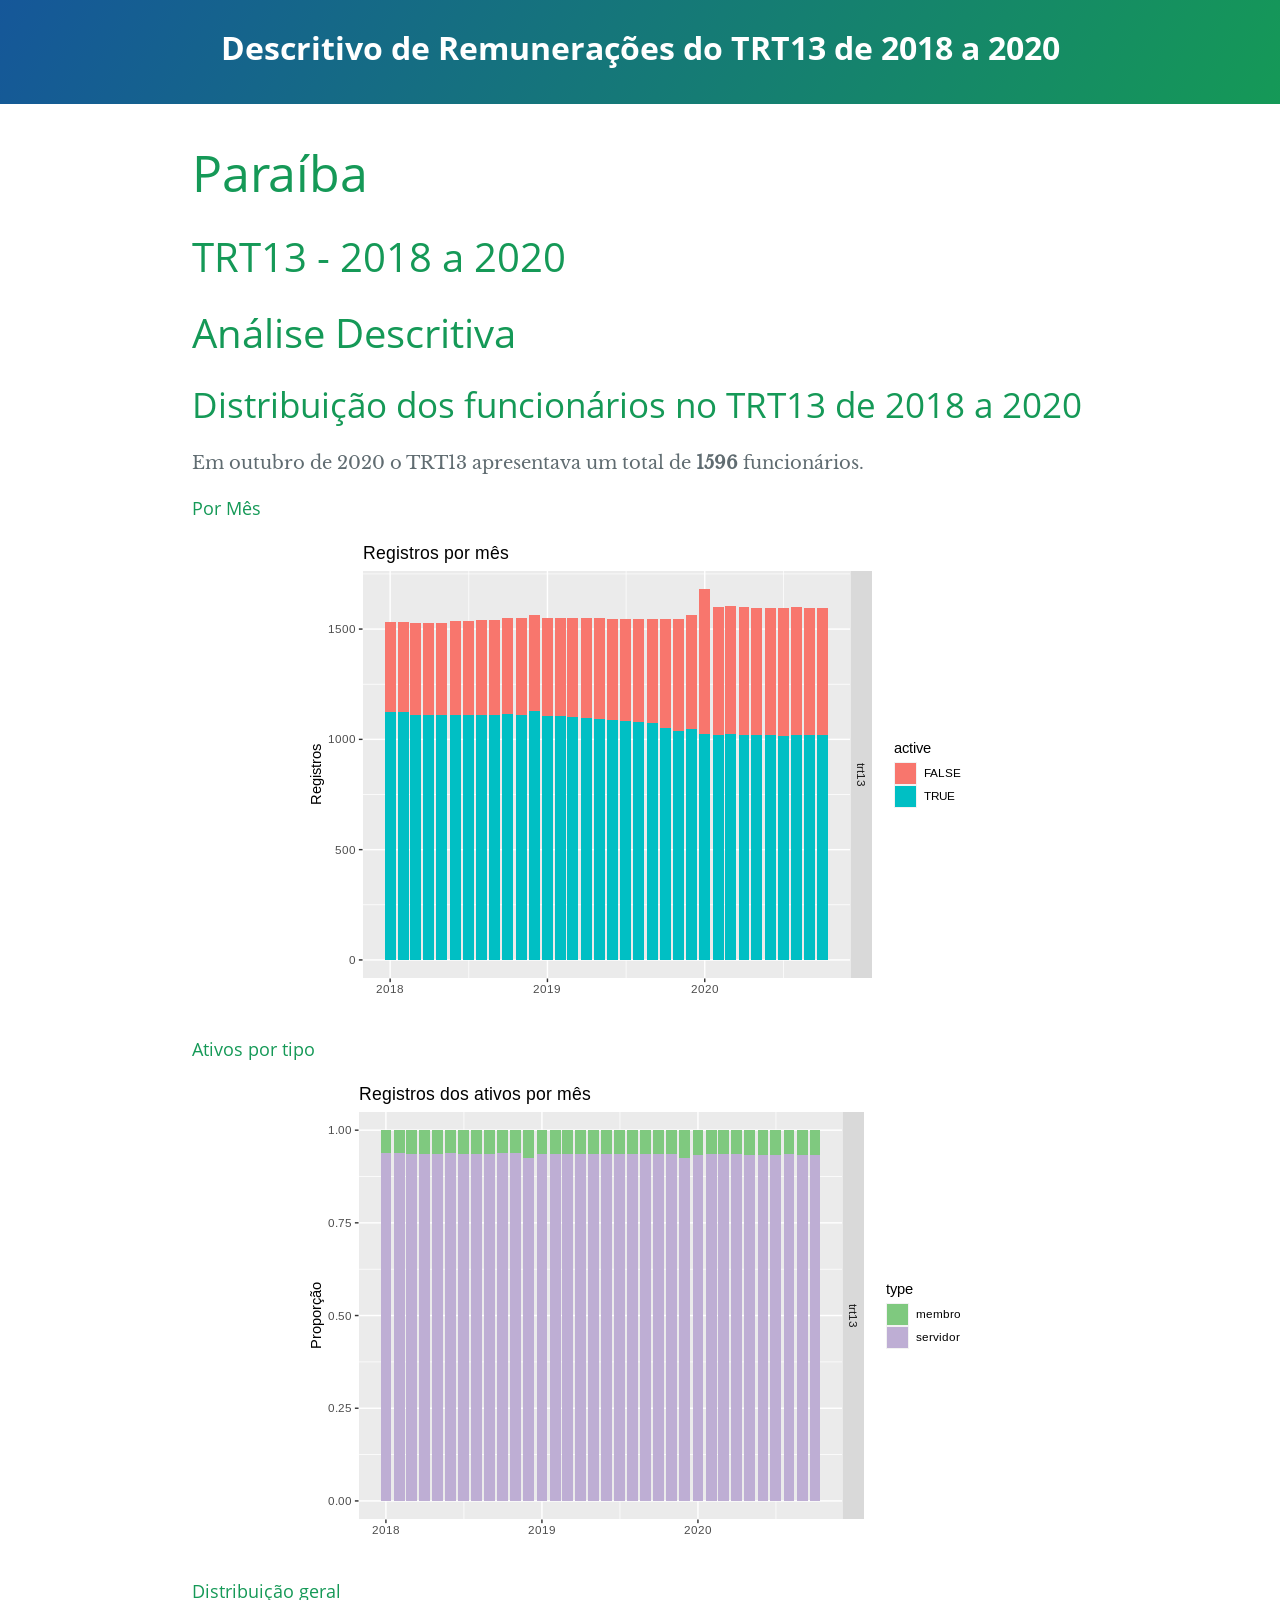
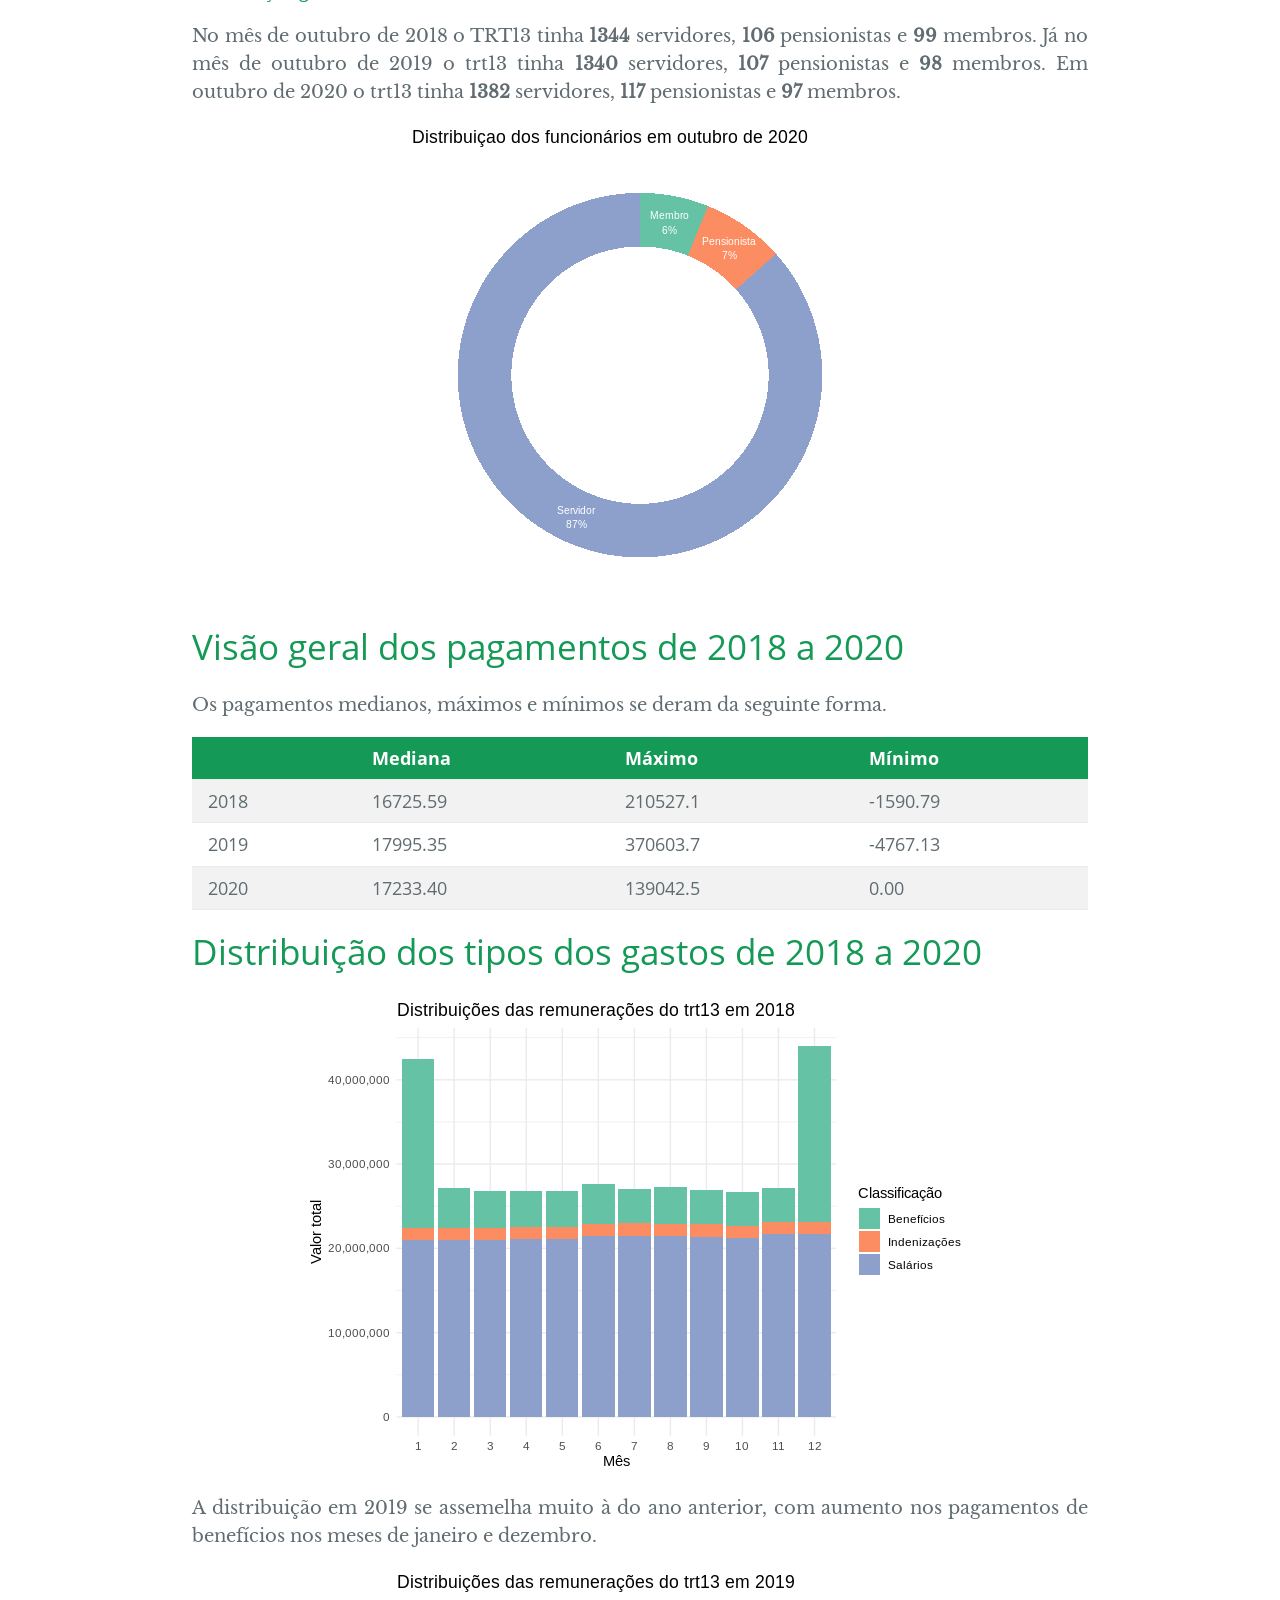
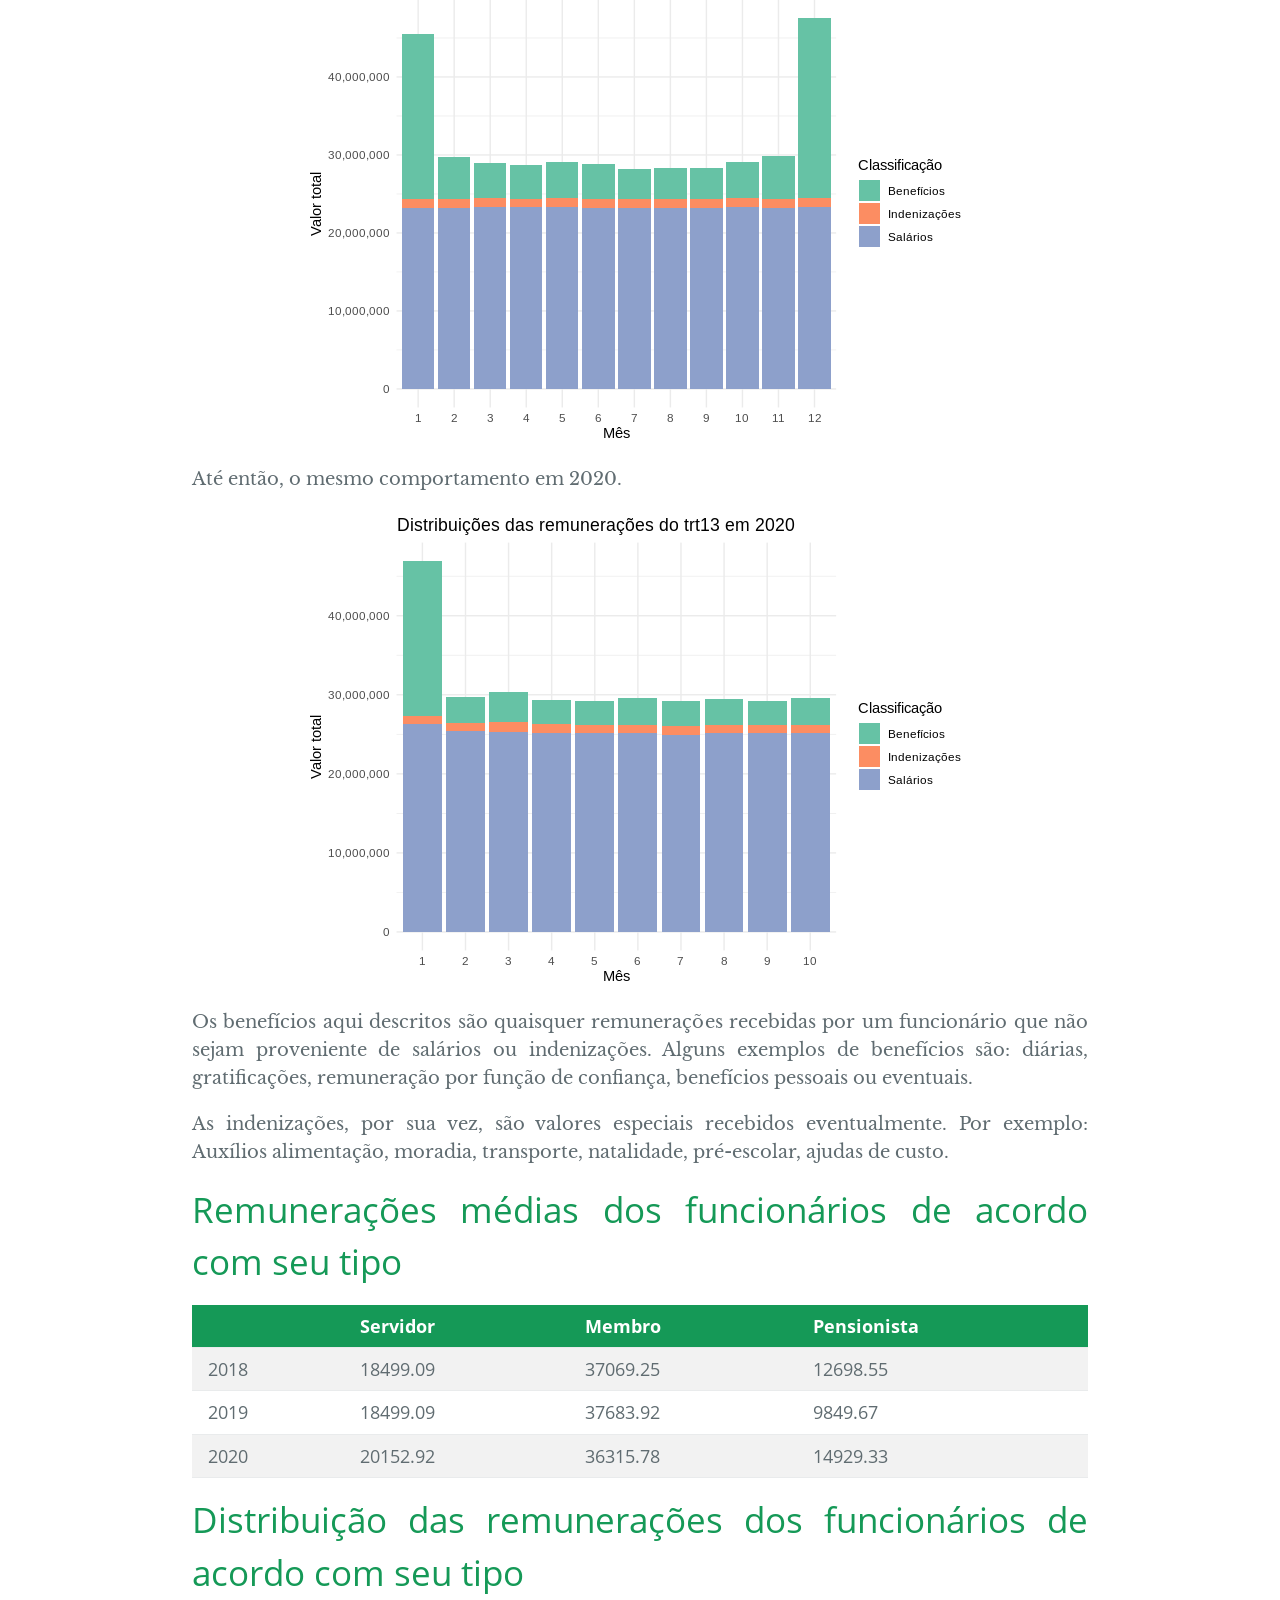
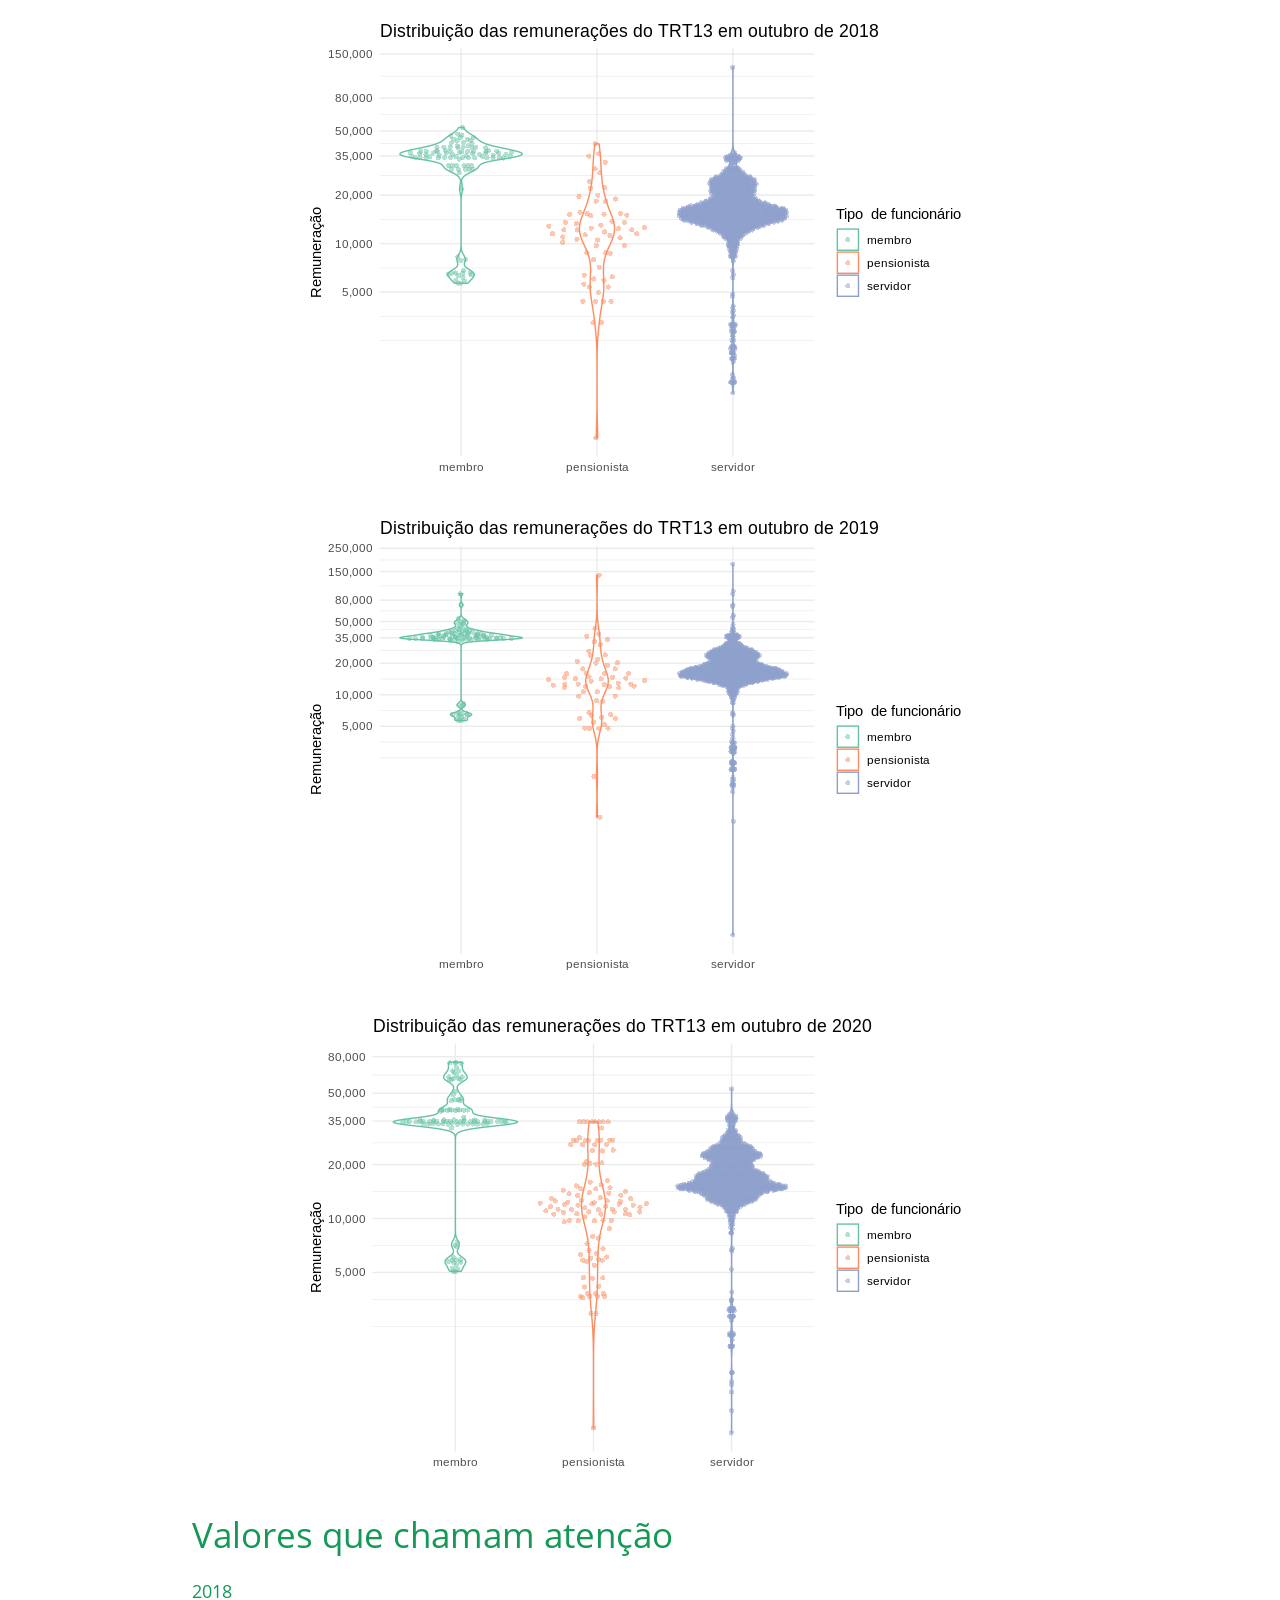
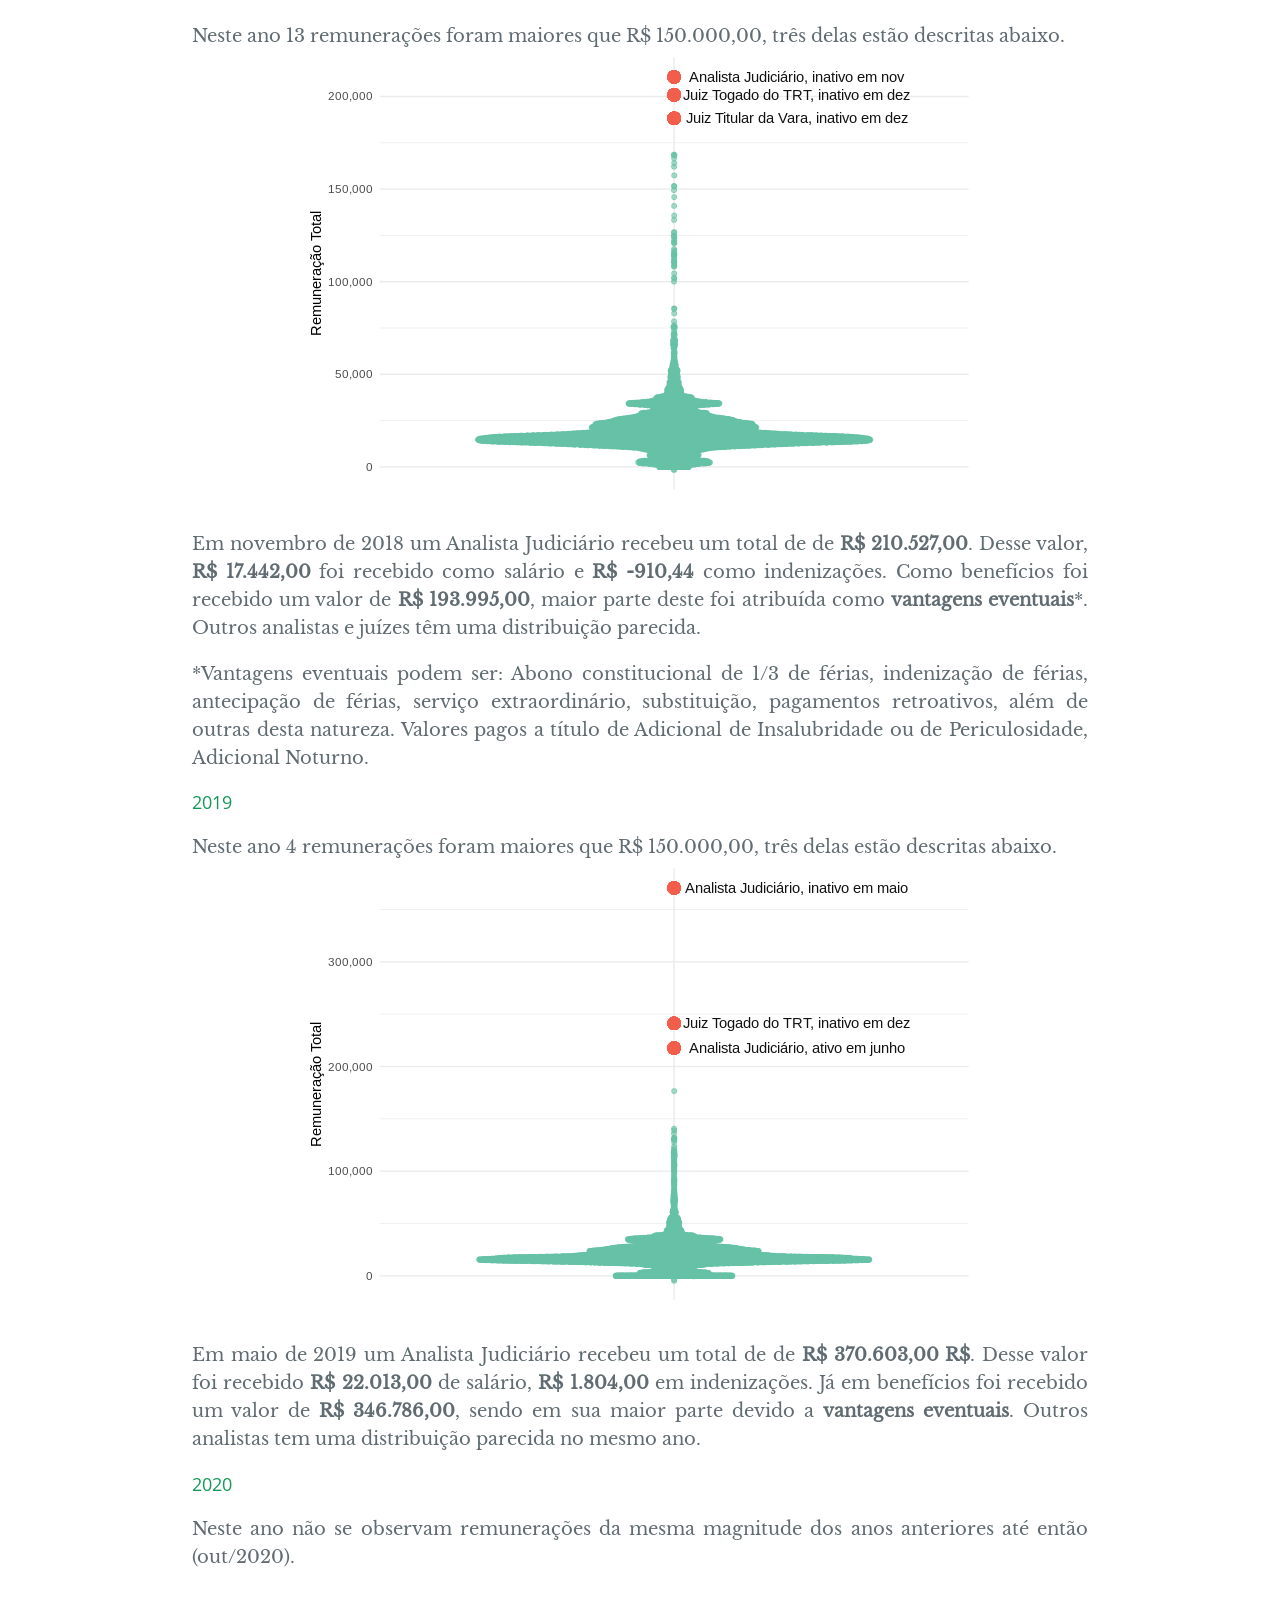
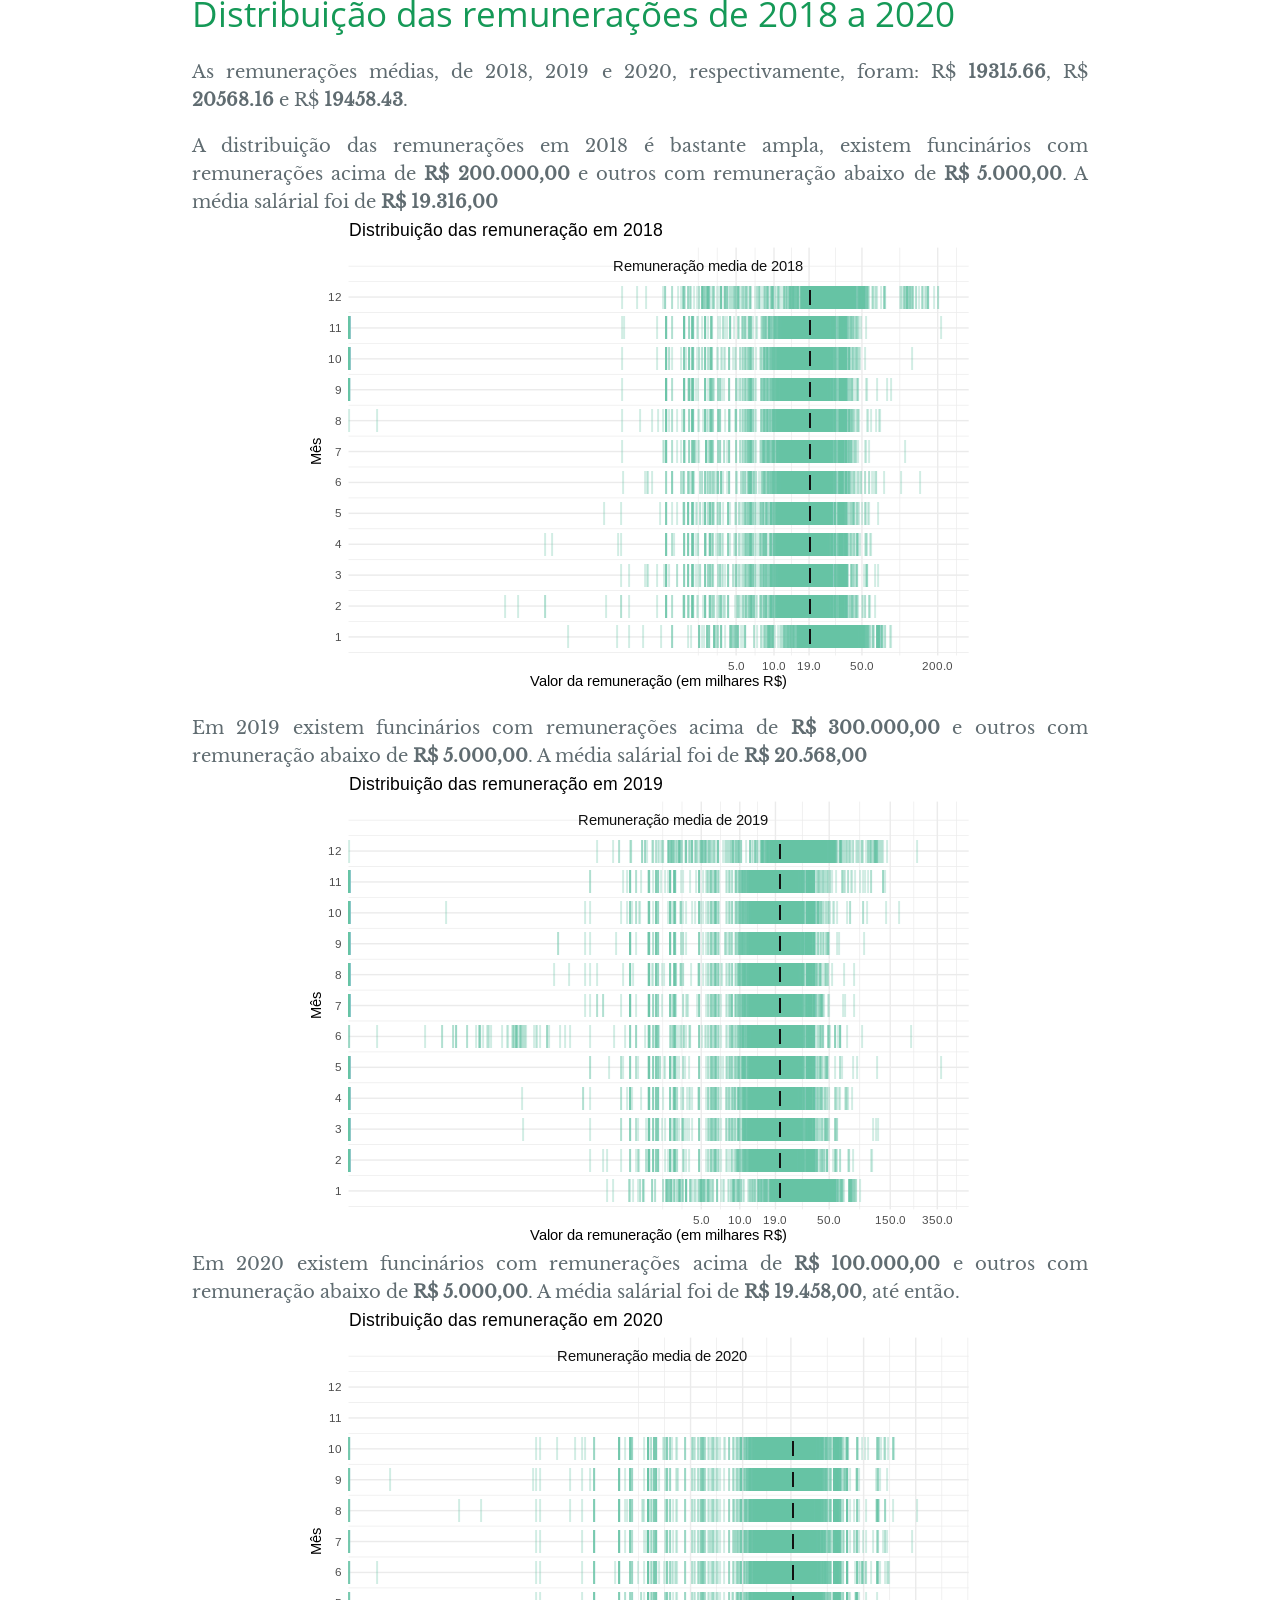
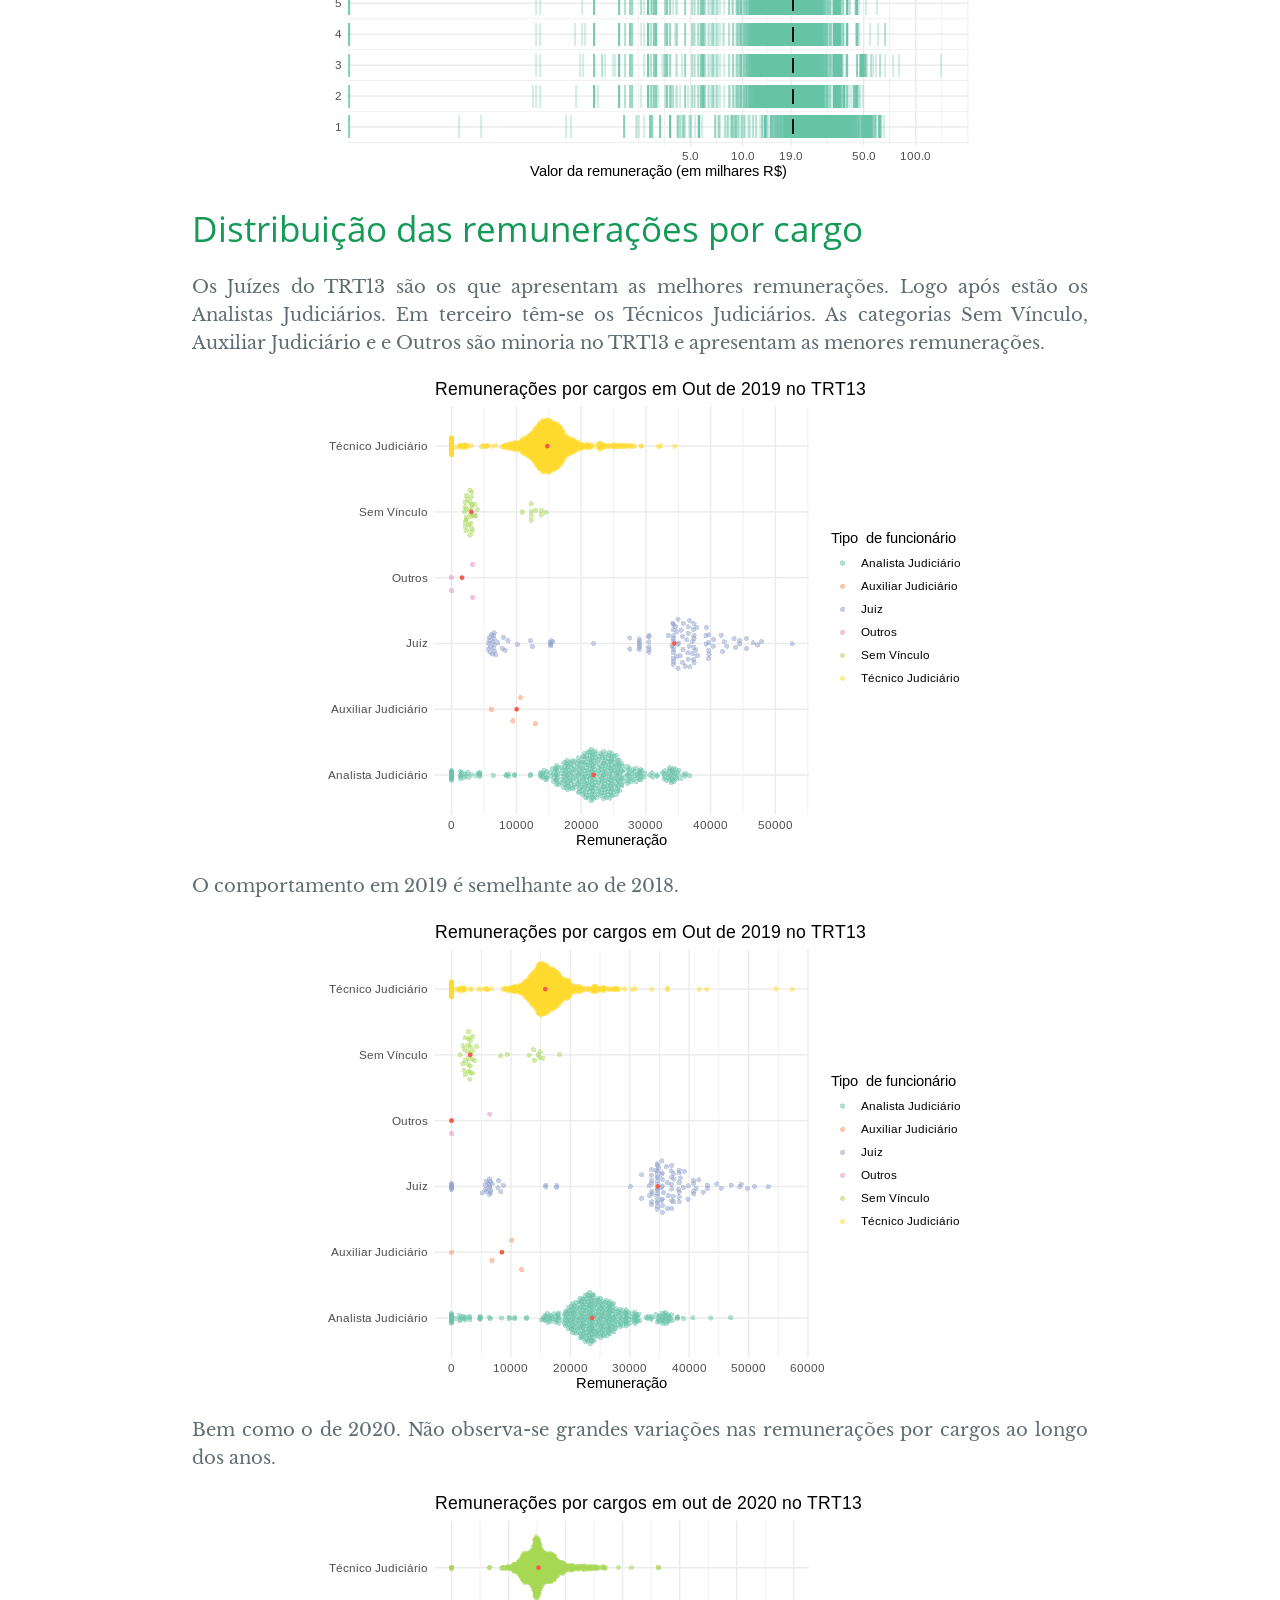
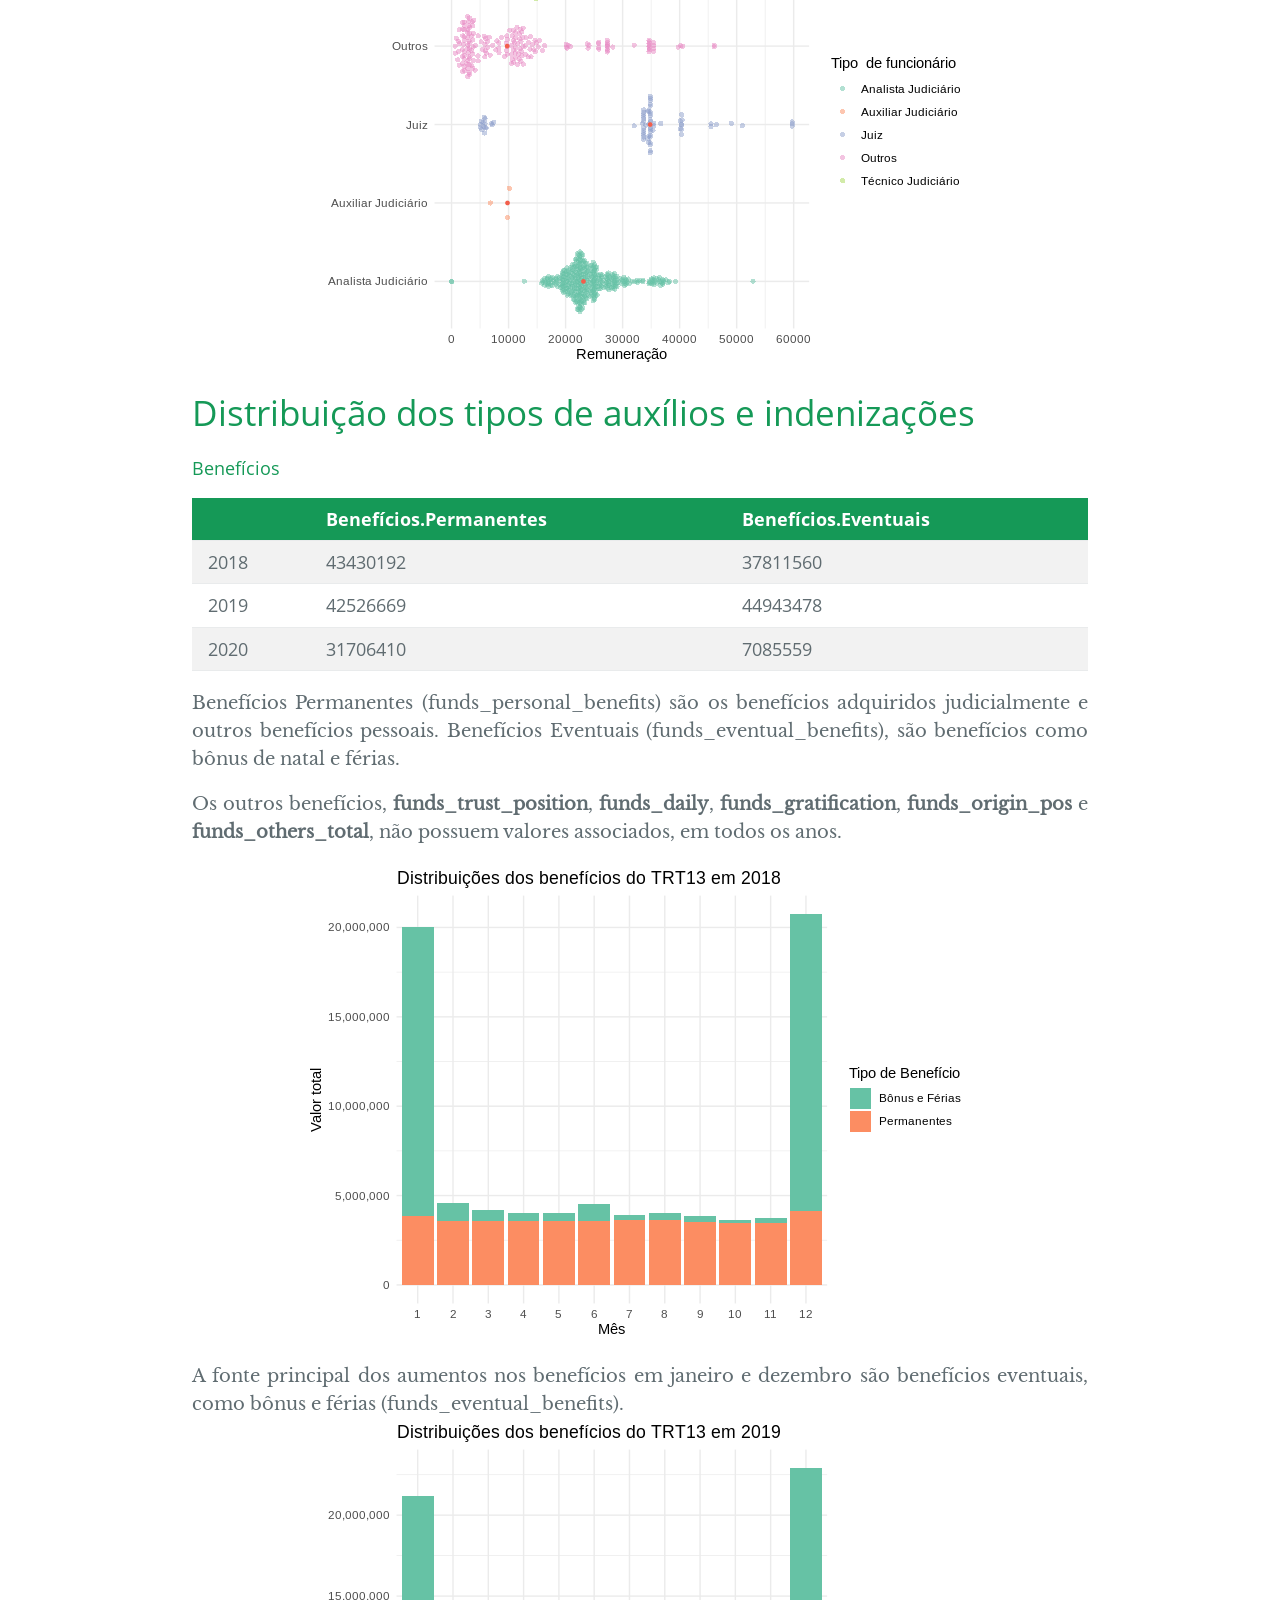
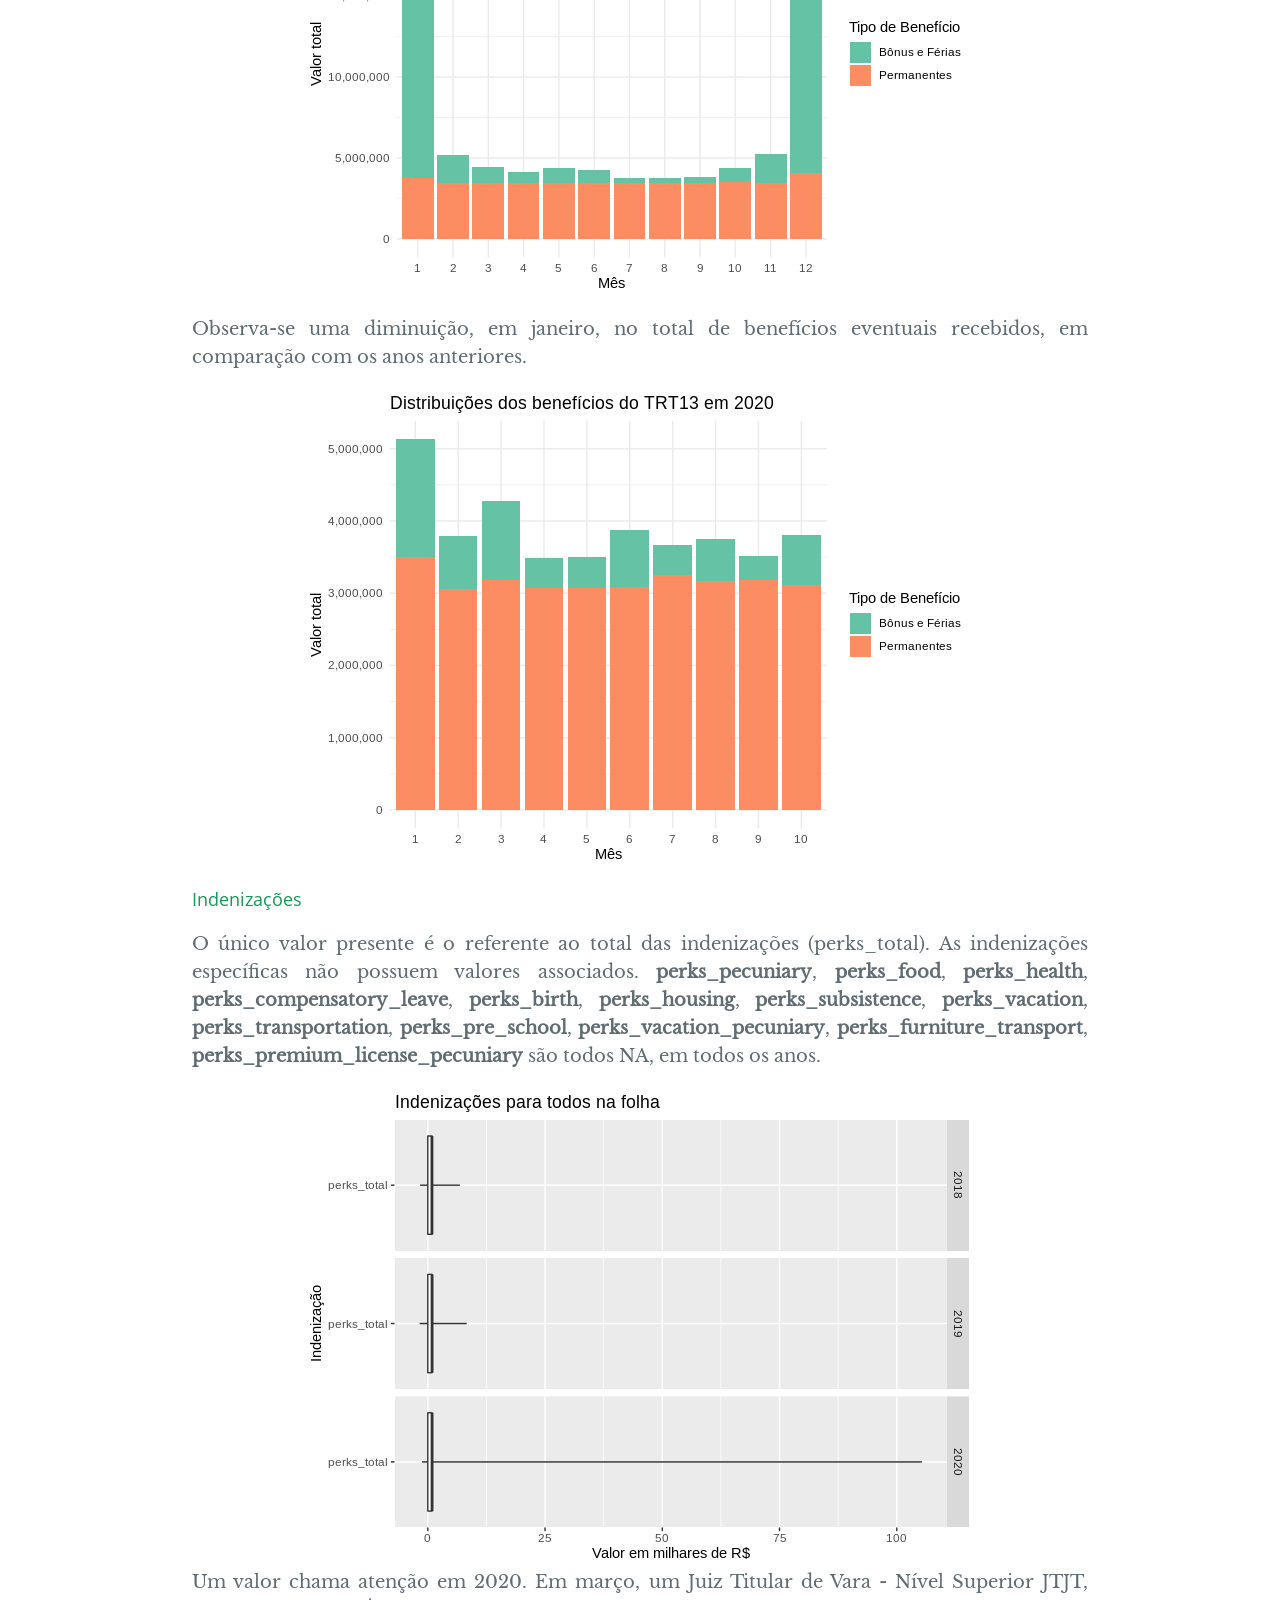
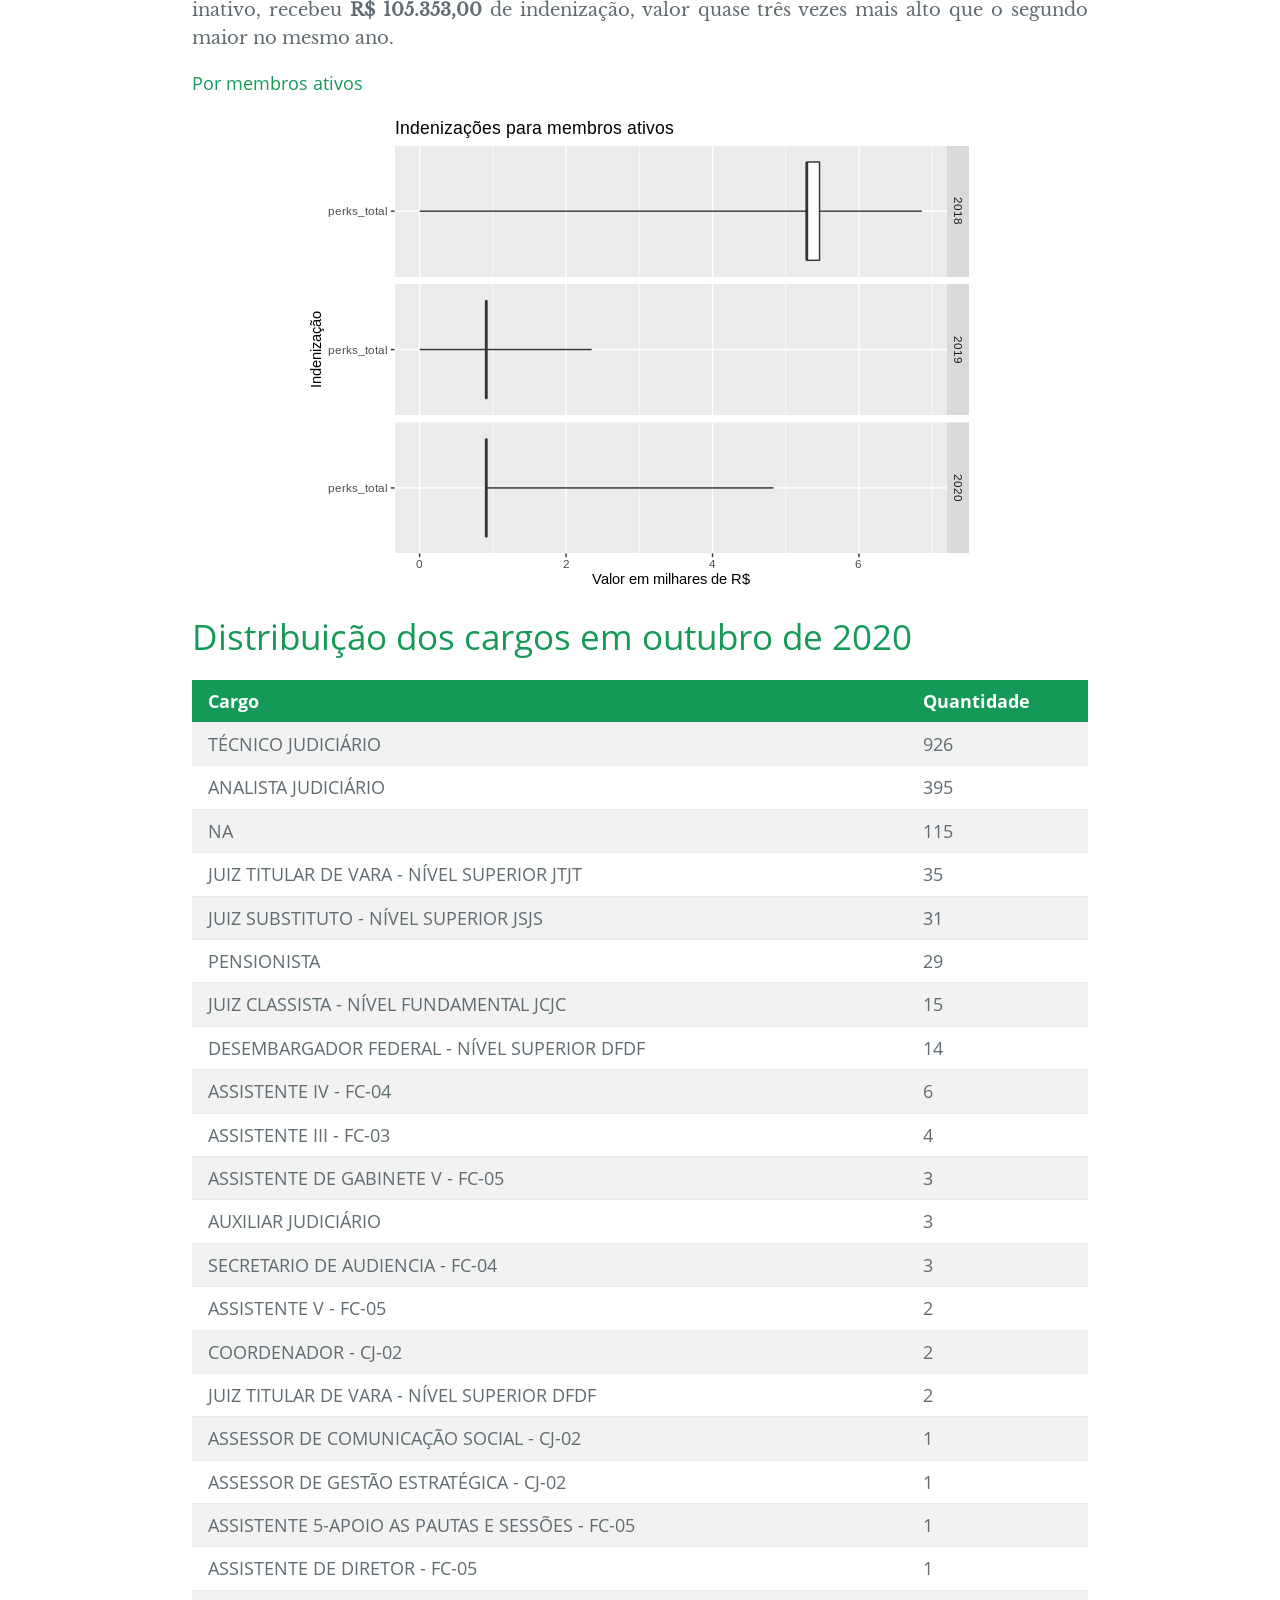
==== docs/descritivo-trt13-2018-2020.html @ f3db94b2 "Adiciona HTML do relatório" ====
<!DOCTYPE html>

<html>

<head>

<meta charset="utf-8" />
<meta name="generator" content="pandoc" />
<meta http-equiv="X-UA-Compatible" content="IE=EDGE" />

<meta name="viewport" content="width=device-width, initial-scale=1" />



<title>Descritivo de Remunerações do TRT13 de 2018 a 2020</title>

<style type="text/css">.pagedtable {
overflow: auto;
padding-left: 8px;
padding-right: 8px;
}
.pagedtable-wrapper {
border: 1px solid #ccc;
border-radius: 4px;
margin-bottom: 10px;
}
.pagedtable table {
width: 100%;
max-width: 100%;
margin: 0;
}
.pagedtable th {
padding: 0 5px 0 5px;
border: none;
border-bottom: 2px solid #dddddd;
min-width: 45px;
}
.pagedtable-empty th {
display: none;
}
.pagedtable td {
padding: 0 4px 0 4px;
}
.pagedtable .even {
background-color: rgba(140, 140, 140, 0.1);
}
.pagedtable-padding-col {
display: none;
}
.pagedtable a {
-webkit-touch-callout: none;
-webkit-user-select: none;
-khtml-user-select: none;
-moz-user-select: none;
-ms-user-select: none;
user-select: none;
}
.pagedtable-index-nav {
cursor: pointer;
padding: 0 5px 0 5px;
float: right;
border: 0;
}
.pagedtable-index-nav-disabled {
cursor: default;
text-decoration: none;
color: #999;
}
a.pagedtable-index-nav-disabled:hover {
text-decoration: none;
color: #999;
}
.pagedtable-indexes {
cursor: pointer;
float: right;
border: 0;
}
.pagedtable-index-current {
cursor: default;
text-decoration: none;
font-weight: bold;
color: #333;
border: 0;
}
a.pagedtable-index-current:hover {
text-decoration: none;
font-weight: bold;
color: #333;
}
.pagedtable-index {
width: 30px;
display: inline-block;
text-align: center;
border: 0;
}
.pagedtable-index-separator-left {
display: inline-block;
color: #333;
font-size: 9px;
padding: 0 0 0 0;
cursor: default;
}
.pagedtable-index-separator-right {
display: inline-block;
color: #333;
font-size: 9px;
padding: 0 4px 0 0;
cursor: default;
}
.pagedtable-footer {
padding-top: 4px;
padding-bottom: 5px;
}
.pagedtable-not-empty .pagedtable-footer {
border-top: 2px solid #dddddd;
}
.pagedtable-info {
overflow: hidden;
color: #999;
white-space: nowrap;
text-overflow: ellipsis;
}
.pagedtable-header-name {
overflow: hidden;
text-overflow: ellipsis;
}
.pagedtable-header-type {
color: #999;
font-weight: 400;
}
.pagedtable-na-cell {
font-style: italic;
opacity: 0.3;
}
</style>
<script>// Production steps of ECMA-262, Edition 5, 15.4.4.18
// Reference: http://es5.github.io/#x15.4.4.18
if (!Array.prototype.forEach) {

  Array.prototype.forEach = function(callback, thisArg) {

    var T, k;

    if (this === null) {
      throw new TypeError(' this is null or not defined');
    }

    // 1. Let O be the result of calling toObject() passing the
    // |this| value as the argument.
    var O = Object(this);

    // 2. Let lenValue be the result of calling the Get() internal
    // method of O with the argument "length".
    // 3. Let len be toUint32(lenValue).
    var len = O.length >>> 0;

    // 4. If isCallable(callback) is false, throw a TypeError exception.
    // See: http://es5.github.com/#x9.11
    if (typeof callback !== "function") {
      throw new TypeError(callback + ' is not a function');
    }

    // 5. If thisArg was supplied, let T be thisArg; else let
    // T be undefined.
    if (arguments.length > 1) {
      T = thisArg;
    }

    // 6. Let k be 0
    k = 0;

    // 7. Repeat, while k < len
    while (k < len) {

      var kValue;

      // a. Let Pk be ToString(k).
      //    This is implicit for LHS operands of the in operator
      // b. Let kPresent be the result of calling the HasProperty
      //    internal method of O with argument Pk.
      //    This step can be combined with c
      // c. If kPresent is true, then
      if (k in O) {

        // i. Let kValue be the result of calling the Get internal
        // method of O with argument Pk.
        kValue = O[k];

        // ii. Call the Call internal method of callback with T as
        // the this value and argument list containing kValue, k, and O.
        callback.call(T, kValue, k, O);
      }
      // d. Increase k by 1.
      k++;
    }
    // 8. return undefined
  };
}

// Production steps of ECMA-262, Edition 5, 15.4.4.19
// Reference: http://es5.github.io/#x15.4.4.19
if (!Array.prototype.map) {

  Array.prototype.map = function(callback, thisArg) {

    var T, A, k;

    if (this == null) {
      throw new TypeError(' this is null or not defined');
    }

    // 1. Let O be the result of calling ToObject passing the |this|
    //    value as the argument.
    var O = Object(this);

    // 2. Let lenValue be the result of calling the Get internal
    //    method of O with the argument "length".
    // 3. Let len be ToUint32(lenValue).
    var len = O.length >>> 0;

    // 4. If IsCallable(callback) is false, throw a TypeError exception.
    // See: http://es5.github.com/#x9.11
    if (typeof callback !== 'function') {
      throw new TypeError(callback + ' is not a function');
    }

    // 5. If thisArg was supplied, let T be thisArg; else let T be undefined.
    if (arguments.length > 1) {
      T = thisArg;
    }

    // 6. Let A be a new array created as if by the expression new Array(len)
    //    where Array is the standard built-in constructor with that name and
    //    len is the value of len.
    A = new Array(len);

    // 7. Let k be 0
    k = 0;

    // 8. Repeat, while k < len
    while (k < len) {

      var kValue, mappedValue;

      // a. Let Pk be ToString(k).
      //   This is implicit for LHS operands of the in operator
      // b. Let kPresent be the result of calling the HasProperty internal
      //    method of O with argument Pk.
      //   This step can be combined with c
      // c. If kPresent is true, then
      if (k in O) {

        // i. Let kValue be the result of calling the Get internal
        //    method of O with argument Pk.
        kValue = O[k];

        // ii. Let mappedValue be the result of calling the Call internal
        //     method of callback with T as the this value and argument
        //     list containing kValue, k, and O.
        mappedValue = callback.call(T, kValue, k, O);

        // iii. Call the DefineOwnProperty internal method of A with arguments
        // Pk, Property Descriptor
        // { Value: mappedValue,
        //   Writable: true,
        //   Enumerable: true,
        //   Configurable: true },
        // and false.

        // In browsers that support Object.defineProperty, use the following:
        // Object.defineProperty(A, k, {
        //   value: mappedValue,
        //   writable: true,
        //   enumerable: true,
        //   configurable: true
        // });

        // For best browser support, use the following:
        A[k] = mappedValue;
      }
      // d. Increase k by 1.
      k++;
    }

    // 9. return A
    return A;
  };
}

var PagedTable = function (pagedTable) {
  var me = this;

  var source = function(pagedTable) {
    var sourceElems = [].slice.call(pagedTable.children).filter(function(e) {
      return e.hasAttribute("data-pagedtable-source");
    });

    if (sourceElems === null || sourceElems.length !== 1) {
      throw("A single data-pagedtable-source was not found");
    }

    return JSON.parse(sourceElems[0].innerHTML);
  }(pagedTable);

  var options = function(source) {
    var options = typeof(source.options) !== "undefined" &&
      source.options !== null ? source.options : {};

    var columns = typeof(options.columns) !== "undefined" ? options.columns : {};
    var rows = typeof(options.rows) !== "undefined" ? options.rows : {};

    var positiveIntOrNull = function(value) {
      return parseInt(value) >= 0 ? parseInt(value) : null;
    };

    return {
      pages: positiveIntOrNull(options.pages),
      rows: {
        min: positiveIntOrNull(rows.min),
        max: positiveIntOrNull(rows.max),
        total: positiveIntOrNull(rows.total)
      },
      columns: {
        min: positiveIntOrNull(columns.min),
        max: positiveIntOrNull(columns.max),
        total: positiveIntOrNull(columns.total)
      }
    };
  }(source);

  var Measurer = function() {

    // set some default initial values that will get adjusted in runtime
    me.measures = {
      padding: 12,
      character: 8,
      height: 15,
      defaults: true
    };

    me.calculate = function(measuresCell) {
      if (!me.measures.defaults)
        return;

      var measuresCellStyle = window.getComputedStyle(measuresCell, null);

      var newPadding = parsePadding(measuresCellStyle.paddingLeft) +
            parsePadding(measuresCellStyle.paddingRight);

      var sampleString = "ABCDEFGHIJ0123456789";
      var newCharacter = Math.ceil(measuresCell.clientWidth / sampleString.length);

      if (newPadding <= 0 || newCharacter <= 0)
        return;

      me.measures.padding = newPadding;
      me.measures.character = newCharacter;
      me.measures.height = measuresCell.clientHeight;
      me.measures.defaults = false;
    };

    return me;
  };

  var Page = function(data, options) {
    var me = this;

    var defaults = {
      max: 7,
      rows: 10
    };

    var totalPages = function() {
      return Math.ceil(data.length / me.rows);
    };

    me.number = 0;
    me.max = options.pages !== null ? options.pages : defaults.max;
    me.visible = me.max;
    me.rows = options.rows.min !== null ? options.rows.min : defaults.rows;
    me.total = totalPages();

    me.setRows = function(newRows) {
      me.rows = newRows;
      me.total = totalPages();
    };

    me.setPageNumber = function(newPageNumber) {
      if (newPageNumber < 0) newPageNumber = 0;
      if (newPageNumber >= me.total) newPageNumber = me.total - 1;

      me.number = newPageNumber;
    };

    me.setVisiblePages = function(visiblePages) {
      me.visible = Math.min(me.max, visiblePages);
      me.setPageNumber(me.number);
    };

    me.getVisiblePageRange = function() {
      var start = me.number - Math.max(Math.floor((me.visible - 1) / 2), 0);
      var end = me.number + Math.floor(me.visible / 2) + 1;
      var pageCount = me.total;

      if (start < 0) {
        var diffToStart = 0 - start;
        start += diffToStart;
        end += diffToStart;
      }

      if (end > pageCount) {
        var diffToEnd = end - pageCount;
        start -= diffToEnd;
        end -= diffToEnd;
      }

      start = start < 0 ? 0 : start;
      end = end >= pageCount ? pageCount : end;

      var first = false;
      var last = false;

      if (start > 0 && me.visible > 1) {
        start = start + 1;
        first = true;
      }

      if (end < pageCount && me.visible > 2) {
        end = end - 1;
        last = true;
      }

      return {
        first: first,
        start: start,
        end: end,
        last: last
      };
    };

    me.getRowStart = function() {
      var rowStart = page.number * page.rows;
      if (rowStart < 0)
        rowStart = 0;

      return rowStart;
    };

    me.getRowEnd = function() {
      var rowStart = me.getRowStart();
      return Math.min(rowStart + me.rows, data.length);
    };

    me.getPaddingRows = function() {
      var rowStart = me.getRowStart();
      var rowEnd = me.getRowEnd();
      return data.length > me.rows ? me.rows - (rowEnd - rowStart) : 0;
    };
  };

  var Columns = function(data, columns, options) {
    var me = this;

    me.defaults = {
      min: 5
    };

    me.number = 0;
    me.visible = 0;
    me.total = columns.length;
    me.subset = [];
    me.padding = 0;
    me.min = options.columns.min !== null ? options.columns.min : me.defaults.min;
    me.max = options.columns.max !== null ? options.columns.max : null;
    me.widths = {};

    var widthsLookAhead = Math.max(100, options.rows.min);
    var paddingColChars = 10;

    me.emptyNames = function() {
      columns.forEach(function(column) {
        if (columns.label !== null && columns.label !== "")
          return false;
      });

      return true;
    };

    var parsePadding = function(value) {
      return parseInt(value) >= 0 ? parseInt(value) : 0;
    };

    me.calculateWidths = function(measures) {
      columns.forEach(function(column) {
        var maxChars = Math.max(
          column.label.toString().length,
          column.type.toString().length
        );

        for (var idxRow = 0; idxRow < Math.min(widthsLookAhead, data.length); idxRow++) {
          maxChars = Math.max(maxChars, data[idxRow][column.name.toString()].length);
        }

        me.widths[column.name] = {
          // width in characters
          chars: maxChars,
          // width for the inner html columns
          inner: maxChars * measures.character,
          // width adding outer styles like padding
          outer: maxChars * measures.character + measures.padding
        };
      });
    };

    me.getWidth = function() {
      var widthOuter = 0;
      for (var idxCol = 0; idxCol < me.subset.length; idxCol++) {
        var columnName = me.subset[idxCol].name;
        widthOuter = widthOuter + me.widths[columnName].outer;
      }

      widthOuter = widthOuter + me.padding * paddingColChars * measurer.measures.character;

      if (me.hasMoreLeftColumns()) {
        widthOuter = widthOuter + columnNavigationWidthPX + measurer.measures.padding;
      }

      if (me.hasMoreRightColumns()) {
        widthOuter = widthOuter + columnNavigationWidthPX + measurer.measures.padding;
      }

      return widthOuter;
    };

    me.updateSlice = function() {
      if (me.number + me.visible >= me.total)
        me.number = me.total - me.visible;

      if (me.number < 0) me.number = 0;

      me.subset = columns.slice(me.number, Math.min(me.number + me.visible, me.total));

      me.subset = me.subset.map(function(column) {
        Object.keys(column).forEach(function(colKey) {
          column[colKey] = column[colKey] === null ? "" : column[colKey].toString();
        });

        column.width = null;
        return column;
      });
    };

    me.setVisibleColumns = function(columnNumber, newVisibleColumns, paddingCount) {
      me.number = columnNumber;
      me.visible = newVisibleColumns;
      me.padding = paddingCount;

      me.updateSlice();
    };

    me.incColumnNumber = function(increment) {
      me.number = me.number + increment;
    };

    me.setColumnNumber = function(newNumber) {
      me.number = newNumber;
    };

    me.setPaddingCount = function(newPadding) {
      me.padding = newPadding;
    };

    me.getPaddingCount = function() {
      return me.padding;
    };

    me.hasMoreLeftColumns = function() {
      return me.number > 0;
    };

    me.hasMoreRightColumns = function() {
      return me.number + me.visible < me.total;
    };

    me.updateSlice(0);
    return me;
  };

  var data = source.data;
  var page = new Page(data, options);
  var measurer = new Measurer(data, options);
  var columns = new Columns(data, source.columns, options);

  var table = null;
  var tableDiv = null;
  var header = null;
  var footer = null;
  var tbody = null;

  // Caches pagedTable.clientWidth, specially for webkit
  var cachedPagedTableClientWidth = null;

  var onChangeCallbacks = [];

  var clearSelection = function() {
    if(document.selection && document.selection.empty) {
      document.selection.empty();
    } else if(window.getSelection) {
      var sel = window.getSelection();
      sel.removeAllRanges();
    }
  };

  var columnNavigationWidthPX = 5;

  var renderColumnNavigation = function(increment, backwards) {
    var arrow = document.createElement("div");
    arrow.setAttribute("style",
      "border-top: " + columnNavigationWidthPX + "px solid transparent;" +
      "border-bottom: " + columnNavigationWidthPX + "px solid transparent;" +
      "border-" + (backwards ? "right" : "left") + ": " + columnNavigationWidthPX + "px solid;");

    var header = document.createElement("th");
    header.appendChild(arrow);
    header.setAttribute("style",
      "cursor: pointer;" +
      "vertical-align: middle;" +
      "min-width: " + columnNavigationWidthPX + "px;" +
      "width: " + columnNavigationWidthPX + "px;");

    header.onclick = function() {
      columns.incColumnNumber(backwards ? -1 : increment);

      me.animateColumns(backwards);
      renderFooter();

      clearSelection();
      triggerOnChange();
    };

    return header;
  };

  var maxColumnWidth = function(width) {
    var padding = 80;
    var columnMax = Math.max(cachedPagedTableClientWidth - padding, 0);

    return parseInt(width) > 0 ?
      Math.min(columnMax, parseInt(width)) + "px" :
      columnMax + "px";
  };

  var clearHeader = function() {
    var thead = pagedTable.querySelectorAll("thead")[0];
    thead.innerHTML = "";
  };

  var renderHeader = function(clear) {
    cachedPagedTableClientWidth = pagedTable.clientWidth;

    var fragment = document.createDocumentFragment();

    header = document.createElement("tr");
    fragment.appendChild(header);

    if (columns.number > 0)
      header.appendChild(renderColumnNavigation(-columns.visible, true));

    columns.subset = columns.subset.map(function(columnData) {
      var column = document.createElement("th");
      column.setAttribute("align", columnData.align);
      column.style.textAlign = columnData.align;

      column.style.maxWidth = maxColumnWidth(null);
      if (columnData.width) {
        column.style.minWidth =
          column.style.maxWidth = maxColumnWidth(columnData.width);
      }

      var columnName = document.createElement("div");
      columnName.setAttribute("class", "pagedtable-header-name");
      if (columnData.label === "") {
        columnName.innerHTML = "&nbsp;";
      }
      else {
        columnName.appendChild(document.createTextNode(columnData.label));
      }
      column.appendChild(columnName);

      var columnType = document.createElement("div");
      columnType.setAttribute("class", "pagedtable-header-type");
      if (columnData.type === "") {
        columnType.innerHTML = "&nbsp;";
      }
      else {
        columnType.appendChild(document.createTextNode("<" + columnData.type + ">"));
      }
      column.appendChild(columnType);

      header.appendChild(column);

      columnData.element = column;

      return columnData;
    });

    for (var idx = 0; idx < columns.getPaddingCount(); idx++) {
      var paddingCol = document.createElement("th");
      paddingCol.setAttribute("class", "pagedtable-padding-col");
      header.appendChild(paddingCol);
    }

    if (columns.number + columns.visible < columns.total)
      header.appendChild(renderColumnNavigation(columns.visible, false));

    if (typeof(clear) == "undefined" || clear) clearHeader();
    var thead = pagedTable.querySelectorAll("thead")[0];
    thead.appendChild(fragment);
  };

  me.animateColumns = function(backwards) {
    var thead = pagedTable.querySelectorAll("thead")[0];

    var headerOld = thead.querySelectorAll("tr")[0];
    var tbodyOld = table.querySelectorAll("tbody")[0];

    me.fitColumns(backwards);

    renderHeader(false);

    header.style.opacity = "0";
    header.style.transform = backwards ? "translateX(-30px)" : "translateX(30px)";
    header.style.transition = "transform 200ms linear, opacity 200ms";
    header.style.transitionDelay = "0";

    renderBody(false);

    if (headerOld) {
      headerOld.style.position = "absolute";
      headerOld.style.transform = "translateX(0px)";
      headerOld.style.opacity = "1";
      headerOld.style.transition = "transform 100ms linear, opacity 100ms";
      headerOld.setAttribute("class", "pagedtable-remove-head");
      if (headerOld.style.transitionEnd) {
        headerOld.addEventListener("transitionend", function() {
          var headerOldByClass = thead.querySelector(".pagedtable-remove-head");
          if (headerOldByClass) thead.removeChild(headerOldByClass);
        });
      }
      else {
        thead.removeChild(headerOld);
      }
    }

    if (tbodyOld) table.removeChild(tbodyOld);

    tbody.style.opacity = "0";
    tbody.style.transition = "transform 200ms linear, opacity 200ms";
    tbody.style.transitionDelay = "0ms";

    // force relayout
    window.getComputedStyle(header).opacity;
    window.getComputedStyle(tbody).opacity;

    if (headerOld) {
      headerOld.style.transform = backwards ? "translateX(20px)" : "translateX(-30px)";
      headerOld.style.opacity = "0";
    }

    header.style.transform = "translateX(0px)";
    header.style.opacity = "1";

    tbody.style.opacity = "1";
  }

  me.onChange = function(callback) {
    onChangeCallbacks.push(callback);
  };

  var triggerOnChange = function() {
    onChangeCallbacks.forEach(function(onChange) {
      onChange();
    });
  };

  var clearBody = function() {
    if (tbody) {
      table.removeChild(tbody);
      tbody = null;
    }
  };

  var renderBody = function(clear) {
    cachedPagedTableClientWidth = pagedTable.clientWidth

    var fragment = document.createDocumentFragment();

    var pageData = data.slice(page.getRowStart(), page.getRowEnd());

    pageData.forEach(function(dataRow, idxRow) {
      var htmlRow = document.createElement("tr");
      htmlRow.setAttribute("class", (idxRow % 2 !==0) ? "even" : "odd");

      if (columns.hasMoreLeftColumns())
        htmlRow.appendChild(document.createElement("td"));

      columns.subset.forEach(function(columnData) {
        var cellName = columnData.name;
        var dataCell = dataRow[cellName];
        var htmlCell = document.createElement("td");

        if (dataCell === "NA") htmlCell.setAttribute("class", "pagedtable-na-cell");
        if (dataCell === "__NA__") dataCell = "NA";

        var cellText = document.createTextNode(dataCell);
        htmlCell.appendChild(cellText);
        if (dataCell.length > 50) {
          htmlCell.setAttribute("title", dataCell);
        }
        htmlCell.setAttribute("align", columnData.align);
        htmlCell.style.textAlign = columnData.align;
        htmlCell.style.maxWidth = maxColumnWidth(null);
        if (columnData.width) {
          htmlCell.style.minWidth = htmlCell.style.maxWidth = maxColumnWidth(columnData.width);
        }
        htmlRow.appendChild(htmlCell);
      });

      for (var idx = 0; idx < columns.getPaddingCount(); idx++) {
        var paddingCol = document.createElement("td");
        paddingCol.setAttribute("class", "pagedtable-padding-col");
        htmlRow.appendChild(paddingCol);
      }

      if (columns.hasMoreRightColumns())
        htmlRow.appendChild(document.createElement("td"));

      fragment.appendChild(htmlRow);
    });

    for (var idxPadding = 0; idxPadding < page.getPaddingRows(); idxPadding++) {
      var paddingRow = document.createElement("tr");

      var paddingCellRow = document.createElement("td");
      paddingCellRow.innerHTML = "&nbsp;";
      paddingCellRow.setAttribute("colspan", "100%");
      paddingRow.appendChild(paddingCellRow);

      fragment.appendChild(paddingRow);
    }

    if (typeof(clear) == "undefined" || clear) clearBody();
    tbody = document.createElement("tbody");
    tbody.appendChild(fragment);

    table.appendChild(tbody);
  };

  var getLabelInfo = function() {
    var pageStart = page.getRowStart();
    var pageEnd = page.getRowEnd();
    var totalRows = data.length;

    var totalRowsLabel = options.rows.total ? options.rows.total : totalRows;
    var totalRowsLabelFormat = totalRowsLabel.toString().replace(/(\d)(?=(\d\d\d)+(?!\d))/g, '$1,');

    var infoText = (pageStart + 1) + "-" + pageEnd + " of " + totalRowsLabelFormat + " rows";
    if (totalRows < page.rows) {
      infoText = totalRowsLabel + " row" + (totalRows != 1 ? "s" : "");
    }
    if (columns.total > columns.visible) {
      var totalColumnsLabel = options.columns.total ? options.columns.total : columns.total;

      infoText = infoText + " | " + (columns.number + 1) + "-" +
        (Math.min(columns.number + columns.visible, columns.total)) +
        " of " + totalColumnsLabel + " columns";
    }

    return infoText;
  };

  var clearFooter = function() {
    footer = pagedTable.querySelectorAll("div.pagedtable-footer")[0];
    footer.innerHTML = "";

    return footer;
  };

  var createPageLink = function(idxPage) {
    var pageLink = document.createElement("a");
    pageLinkClass = idxPage === page.number ? "pagedtable-index pagedtable-index-current" : "pagedtable-index";
    pageLink.setAttribute("class", pageLinkClass);
    pageLink.setAttribute("data-page-index", idxPage);
    pageLink.onclick = function() {
      page.setPageNumber(parseInt(this.getAttribute("data-page-index")));
      renderBody();
      renderFooter();

      triggerOnChange();
    };

    pageLink.appendChild(document.createTextNode(idxPage + 1));

    return pageLink;
  }

  var renderFooter = function() {
    footer = clearFooter();

    var next = document.createElement("a");
    next.appendChild(document.createTextNode("Next"));
    next.onclick = function() {
      page.setPageNumber(page.number + 1);
      renderBody();
      renderFooter();

      triggerOnChange();
    };
    if (data.length > page.rows) footer.appendChild(next);

    var pageNumbers = document.createElement("div");
    pageNumbers.setAttribute("class", "pagedtable-indexes");

    var pageRange = page.getVisiblePageRange();

    if (pageRange.first) {
      var pageLink = createPageLink(0);
      pageNumbers.appendChild(pageLink);

      var pageSeparator = document.createElement("div");
      pageSeparator.setAttribute("class", "pagedtable-index-separator-left");
      pageSeparator.appendChild(document.createTextNode("..."))
      pageNumbers.appendChild(pageSeparator);
    }

    for (var idxPage = pageRange.start; idxPage < pageRange.end; idxPage++) {
      var pageLink = createPageLink(idxPage);

      pageNumbers.appendChild(pageLink);
    }

    if (pageRange.last) {
      var pageSeparator = document.createElement("div");
      pageSeparator.setAttribute("class", "pagedtable-index-separator-right");
      pageSeparator.appendChild(document.createTextNode("..."))
      pageNumbers.appendChild(pageSeparator);

      var pageLink = createPageLink(page.total - 1);
      pageNumbers.appendChild(pageLink);
    }

    if (data.length > page.rows) footer.appendChild(pageNumbers);

    var previous = document.createElement("a");
    previous.appendChild(document.createTextNode("Previous"));
    previous.onclick = function() {
      page.setPageNumber(page.number - 1);
      renderBody();
      renderFooter();

      triggerOnChange();
    };
    if (data.length > page.rows) footer.appendChild(previous);

    var infoLabel = document.createElement("div");
    infoLabel.setAttribute("class", "pagedtable-info");
    infoLabel.setAttribute("title", getLabelInfo());
    infoLabel.appendChild(document.createTextNode(getLabelInfo()));
    footer.appendChild(infoLabel);

    var enabledClass = "pagedtable-index-nav";
    var disabledClass = "pagedtable-index-nav pagedtable-index-nav-disabled";
    previous.setAttribute("class", page.number <= 0 ? disabledClass : enabledClass);
    next.setAttribute("class", (page.number + 1) * page.rows >= data.length ? disabledClass : enabledClass);
  };

  var measuresCell = null;

  var renderMeasures = function() {
    var measuresTable = document.createElement("table");
    measuresTable.style.visibility = "hidden";
    measuresTable.style.position = "absolute";
    measuresTable.style.whiteSpace = "nowrap";
    measuresTable.style.height = "auto";
    measuresTable.style.width = "auto";

    var measuresRow = document.createElement("tr");
    measuresTable.appendChild(measuresRow);

    measuresCell = document.createElement("td");
    var sampleString = "ABCDEFGHIJ0123456789";
    measuresCell.appendChild(document.createTextNode(sampleString));

    measuresRow.appendChild(measuresCell);

    tableDiv.appendChild(measuresTable);
  }

  me.init = function() {
    tableDiv = document.createElement("div");
    pagedTable.appendChild(tableDiv);
    var pagedTableClass = data.length > 0 ?
      "pagedtable pagedtable-not-empty" :
      "pagedtable pagedtable-empty";

    if (columns.total == 0 || (columns.emptyNames() && data.length == 0)) {
      pagedTableClass = pagedTableClass + " pagedtable-empty-columns";
    }

    tableDiv.setAttribute("class", pagedTableClass);

    renderMeasures();
    measurer.calculate(measuresCell);
    columns.calculateWidths(measurer.measures);

    table = document.createElement("table");
    table.setAttribute("cellspacing", "0");
    table.setAttribute("class", "table table-condensed");
    tableDiv.appendChild(table);

    table.appendChild(document.createElement("thead"));

    var footerDiv = document.createElement("div");
    footerDiv.setAttribute("class", "pagedtable-footer");
    tableDiv.appendChild(footerDiv);

    // if the host has not yet provided horizontal space, render hidden
    if (tableDiv.clientWidth <= 0) {
      tableDiv.style.opacity = "0";
    }

    me.render();

    // retry seizing columns later if the host has not provided space
    function retryFit() {
      if (tableDiv.clientWidth <= 0) {
        setTimeout(retryFit, 100);
      } else {
        me.render();
        triggerOnChange();
      }
    }
    if (tableDiv.clientWidth <= 0) {
      retryFit();
    }
  };

  var registerWidths = function() {
    columns.subset = columns.subset.map(function(column) {
      column.width = columns.widths[column.name].inner;
      return column;
    });
  };

  var parsePadding = function(value) {
    return parseInt(value) >= 0 ? parseInt(value) : 0;
  };

  me.fixedHeight = function() {
    return options.rows.max != null;
  }

  me.fitRows = function() {
    if (me.fixedHeight())
      return;

    measurer.calculate(measuresCell);

    var rows = options.rows.min !== null ? options.rows.min : 0;
    var headerHeight = header !== null && header.offsetHeight > 0 ? header.offsetHeight : 0;
    var footerHeight = footer !== null && footer.offsetHeight > 0 ? footer.offsetHeight : 0;

    if (pagedTable.offsetHeight > 0) {
      var availableHeight = pagedTable.offsetHeight - headerHeight - footerHeight;
      rows = Math.floor((availableHeight) / measurer.measures.height);
    }

    rows = options.rows.min !== null ? Math.max(options.rows.min, rows) : rows;

    page.setRows(rows);
  }

  // The goal of this function is to add as many columns as possible
  // starting from left-to-right, when the right most limit is reached
  // it tries to add columns from the left as well.
  //
  // When startBackwards is true columns are added from right-to-left
  me.fitColumns = function(startBackwards) {
    measurer.calculate(measuresCell);
    columns.calculateWidths(measurer.measures);

    if (tableDiv.clientWidth > 0) {
      tableDiv.style.opacity = 1;
    }

    var visibleColumns = tableDiv.clientWidth <= 0 ? Math.max(columns.min, 1) : 1;
    var columnNumber = columns.number;
    var paddingCount = 0;

    // track a list of added columns as we build the visible ones to allow us
    // to remove columns when they don't fit anymore.
    var columnHistory = [];

    var lastTableHeight = 0;
    var backwards = startBackwards;

    var tableDivStyle = window.getComputedStyle(tableDiv, null);
    var tableDivPadding = parsePadding(tableDivStyle.paddingLeft) +
      parsePadding(tableDivStyle.paddingRight);

    var addPaddingCol = false;
    var currentWidth = 0;

    while (true) {
      columns.setVisibleColumns(columnNumber, visibleColumns, paddingCount);
      currentWidth = columns.getWidth();

      if (tableDiv.clientWidth - tableDivPadding < currentWidth) {
        break;
      }

      columnHistory.push({
        columnNumber: columnNumber,
        visibleColumns: visibleColumns,
        paddingCount: paddingCount
      });

      if (columnHistory.length > 100) {
        console.error("More than 100 tries to fit columns, aborting");
        break;
      }

      if (columns.max !== null &&
        columns.visible + columns.getPaddingCount() >= columns.max) {
        break;
      }

      // if we run out of right-columns
      if (!backwards && columnNumber + columns.visible >= columns.total) {
        // if we started adding right-columns, try adding left-columns
        if (!startBackwards && columnNumber > 0) {
          backwards = true;
        }
        else if (columns.min === null || visibleColumns + columns.getPaddingCount() >= columns.min) {
          break;
        }
        else {
          paddingCount = paddingCount + 1;
        }
      }

      // if we run out of left-columns
      if (backwards && columnNumber == 0) {
        // if we started adding left-columns, try adding right-columns
        if (startBackwards && columnNumber + columns.visible < columns.total) {
          backwards = false;
        }
        else if (columns.min === null || visibleColumns + columns.getPaddingCount() >= columns.min) {
          break;
        }
        else {
          paddingCount = paddingCount + 1;
        }
      }

      // when moving backwards try fitting left columns first
      if (backwards && columnNumber > 0) {
        columnNumber = columnNumber - 1;
      }

      if (columnNumber + visibleColumns < columns.total) {
        visibleColumns = visibleColumns + 1;
      }
    }

    var lastRenderableColumn = {
        columnNumber: columnNumber,
        visibleColumns: visibleColumns,
        paddingCount: paddingCount
    };

    if (columnHistory.length > 0) {
      lastRenderableColumn = columnHistory[columnHistory.length - 1];
    }

    columns.setVisibleColumns(
      lastRenderableColumn.columnNumber,
      lastRenderableColumn.visibleColumns,
      lastRenderableColumn.paddingCount);

    if (pagedTable.offsetWidth > 0) {
      page.setVisiblePages(Math.max(Math.ceil(1.0 * (pagedTable.offsetWidth - 250) / 40), 2));
    }

    registerWidths();
  };

  me.fit = function(startBackwards) {
    me.fitRows();
    me.fitColumns(startBackwards);
  }

  me.render = function() {
    me.fitColumns(false);

    // render header/footer to measure height accurately
    renderHeader();
    renderFooter();

    me.fitRows();
    renderBody();

    // re-render footer to match new rows
    renderFooter();
  }

  var resizeLastWidth = -1;
  var resizeLastHeight = -1;
  var resizeNewWidth = -1;
  var resizeNewHeight = -1;
  var resizePending = false;

  me.resize = function(newWidth, newHeight) {

    function resizeDelayed() {
      resizePending = false;

      if (
        (resizeNewWidth !== resizeLastWidth) ||
        (!me.fixedHeight() && resizeNewHeight !== resizeLastHeight)
      ) {
        resizeLastWidth = resizeNewWidth;
        resizeLastHeight = resizeNewHeight;

        setTimeout(resizeDelayed, 200);
        resizePending = true;
      } else {
        me.render();
        triggerOnChange();

        resizeLastWidth = -1;
        resizeLastHeight = -1;
      }
    }

    resizeNewWidth = newWidth;
    resizeNewHeight = newHeight;

    if (!resizePending) resizeDelayed();
  };
};

var PagedTableDoc;
(function (PagedTableDoc) {
  var allPagedTables = [];

  PagedTableDoc.initAll = function() {
    allPagedTables = [];

    var pagedTables = [].slice.call(document.querySelectorAll('[data-pagedtable="false"],[data-pagedtable=""]'));
    pagedTables.forEach(function(pagedTable, idx) {
      pagedTable.setAttribute("data-pagedtable", "true");
      pagedTable.setAttribute("pagedtable-page", 0);
      pagedTable.setAttribute("class", "pagedtable-wrapper");

      var pagedTableInstance = new PagedTable(pagedTable);
      pagedTableInstance.init();

      allPagedTables.push(pagedTableInstance);
    });
  };

  PagedTableDoc.resizeAll = function() {
    allPagedTables.forEach(function(pagedTable) {
      pagedTable.render();
    });
  };

  window.addEventListener("resize", PagedTableDoc.resizeAll);

  return PagedTableDoc;
})(PagedTableDoc || (PagedTableDoc = {}));

window.onload = function() {
  PagedTableDoc.initAll();
};
</script>





<style type="text/css">@font-face{font-family:"Open Sans";font-style:normal;font-weight:400;src:local("Open Sans"),local("OpenSans"),url([data-uri]) format("woff")}@font-face{font-family:"Open Sans";font-style:normal;font-weight:700;src:local("Open Sans Bold"),local("OpenSans-Bold"),url([data-uri]) format("woff")}*{box-sizing:border-box}body{padding:0;margin:0;font-family:"Open Sans","Helvetica Neue",Helvetica,Arial,sans-serif;font-size:16px;line-height:1.5;color:#606c71}a{color:#1e6bb8;text-decoration:none}a:hover{text-decoration:underline}.page-header{color:#fff;text-align:center;background-color:#159957;background-image:linear-gradient(120deg,#155799,#159957);padding:1.5rem 2rem}.page-header :last-child{margin-bottom:.5rem}@media screen and (max-width:42em){.page-header{padding:1rem 1rem}}.project-name{margin-top:0;margin-bottom:.1rem;font-size:2rem}@media screen and (max-width:42em){.project-name{font-size:1.75rem}}.project-tagline{margin-bottom:2rem;font-weight:400;opacity:.7;font-size:1.5rem}@media screen and (max-width:42em){.project-tagline{font-size:1.2rem}}.project-author,.project-date{font-weight:400;opacity:.7;font-size:1.2rem}@media screen and (max-width:42em){.project-author,.project-date{font-size:1rem}}.main-content,.toc{max-width:64rem;padding:2rem 4rem;margin:0 auto;font-size:1.1rem}.toc{padding-bottom:0}.toc .toc-box{padding:1.5rem;background-color:#f3f6fa;border:solid 1px #dce6f0;border-radius:.3rem}.toc .toc-box .toc-title{margin:0 0 .5rem;text-align:center}.toc .toc-box>ul{margin:0;padding-left:1.5rem}@media screen and (min-width:42em) and (max-width:64em){.toc{padding:2rem 2rem 0}}@media screen and (max-width:42em){.toc{padding:2rem 1rem 0;font-size:1rem}}.main-content :first-child{margin-top:0}@media screen and (min-width:42em) and (max-width:64em){.main-content{padding:2rem}}@media screen and (max-width:42em){.main-content{padding:2rem 1rem;font-size:1rem}}.main-content img{max-width:100%}.main-content h1,.main-content h2,.main-content h3,.main-content h4,.main-content h5,.main-content h6{margin-top:2rem;margin-bottom:1rem;font-weight:400;color:#159957}.main-content p{margin-bottom:1em}.main-content code{padding:2px 4px;font-family:Consolas,"Liberation Mono",Menlo,Courier,monospace;color:#567482;background-color:#f3f6fa;border-radius:.3rem}.main-content pre{padding:.8rem;margin-top:0;margin-bottom:1rem;font:1rem Consolas,"Liberation Mono",Menlo,Courier,monospace;color:#567482;word-wrap:normal;background-color:#f3f6fa;border:solid 1px #dce6f0;border-radius:.3rem;line-height:1.45;overflow:auto}@media screen and (max-width:42em){.main-content pre{font-size:.9rem}}.main-content pre>code{padding:0;margin:0;color:#567482;word-break:normal;white-space:pre;background:0 0;border:0}@media screen and (max-width:42em){.main-content pre>code{font-size:.9rem}}.main-content pre code,.main-content pre tt{display:inline;max-width:initial;padding:0;margin:0;overflow:initial;line-height:inherit;word-wrap:normal;background-color:transparent;border:0}.main-content pre code:after,.main-content pre code:before,.main-content pre tt:after,.main-content pre tt:before{content:normal}.main-content ol,.main-content ul{margin-top:0}.main-content blockquote{padding:0 1rem;margin-left:0;color:#819198;border-left:.3rem solid #dce6f0;font-size:1.2rem}.main-content blockquote>:first-child{margin-top:0}.main-content blockquote>:last-child{margin-bottom:0}@media screen and (max-width:42em){.main-content blockquote{font-size:1.1rem}}.main-content table{width:100%;overflow:auto;word-break:normal;word-break:keep-all;-webkit-overflow-scrolling:touch;border-collapse:collapse;border-spacing:0;margin:1rem 0}.main-content table th{font-weight:700;background-color:#159957;color:#fff}.main-content table td,.main-content table th{padding:.5rem 1rem;border-bottom:1px solid #e9ebec;text-align:left}.main-content table tr:nth-child(odd){background-color:#f2f2f2}.main-content dl{padding:0}.main-content dl dt{padding:0;margin-top:1rem;font-size:1rem;font-weight:700}.main-content dl dd{padding:0;margin-bottom:1rem}.main-content hr{height:2px;padding:0;margin:1rem 0;background-color:#eff0f1;border:0}code span.kw { color: #a71d5d; font-weight: normal; } 
code span.dt { color: #795da3; } 
code span.dv { color: #0086b3; } 
code span.bn { color: #0086b3; } 
code span.fl { color: #0086b3; } 
code span.ch { color: #4070a0; } 
code span.st { color: #183691; } 
code span.co { color: #969896; font-style: italic; } 
code span.ot { color: #007020; } 
@font-face {
font-family: 'Libre Baskerville';
font-style: italic;
font-weight: 400;
font-display: swap;
src: url([data-uri]) format('truetype');
}
@font-face {
font-family: 'Libre Baskerville';
font-style: normal;
font-weight: 400;
font-display: swap;
src: url([data-uri]) format('truetype');
}
body {
background: white;
text-align: justify;
}
p, li {
text-align: justify;
line-height: 1.75rem;
font-family: Libre Baskerville;
margin-bottom: 0.75rem;
}
.logo{
display: block;
margin-left: auto;
margin-right: auto;
width: 100px;
}
img {
display: block;
margin-left: auto;
margin-right: auto;
}
h1 {
font-size: 50px;
}
h2 { font-size: 40px;
}
h3 { font-size: 35px;
}
</style>





</head>

<body>




<section class="page-header">
<h1 class="title toc-ignore project-name">Descritivo de Remunerações do TRT13 de 2018 a 2020</h1>
</section>



<section class="main-content">
<div id="paraíba" class="section level1">
<h1>Paraíba</h1>
<div id="trt13---2018-a-2020" class="section level2">
<h2>TRT13 - 2018 a 2020</h2>
</div>
<div id="análise-descritiva" class="section level2">
<h2>Análise Descritiva</h2>
<div id="distribuição-dos-funcionários-no-trt13-de-2018-a-2020" class="section level3">
<h3>Distribuição dos funcionários no TRT13 de 2018 a 2020</h3>
<p>Em outubro de 2020 o TRT13 apresentava um total de <strong>1596</strong> funcionários.</p>
<div id="por-mês" class="section level4">
<h4>Por Mês</h4>
<p><img src="[data-uri]" /><!-- --></p>
</div>
<div id="ativos-por-tipo" class="section level4">
<h4>Ativos por tipo</h4>
<p><img src="[data-uri]" /><!-- --></p>
</div>
<div id="distribuição-geral" class="section level4">
<h4>Distribuição geral</h4>
<p>No mês de outubro de 2018 o TRT13 tinha <strong>1344</strong> servidores, <strong>106</strong> pensionistas e <strong>99</strong> membros. Já no mês de outubro de 2019 o trt13 tinha <strong>1340</strong> servidores, <strong>107</strong> pensionistas e <strong>98</strong> membros. Em outubro de 2020 o trt13 tinha <strong>1382</strong> servidores, <strong>117</strong> pensionistas e <strong>97</strong> membros.</p>
<p><img src="[data-uri]" /><!-- --></p>
</div>
</div>
<div id="visão-geral-dos-pagamentos-de-2018-a-2020" class="section level3">
<h3>Visão geral dos pagamentos de 2018 a 2020</h3>
<p>Os pagamentos medianos, máximos e mínimos se deram da seguinte forma.</p>
<table>
<thead>
<tr class="header">
<th></th>
<th align="right">Mediana</th>
<th align="right">Máximo</th>
<th align="right">Mínimo</th>
</tr>
</thead>
<tbody>
<tr class="odd">
<td>2018</td>
<td align="right">16725.59</td>
<td align="right">210527.1</td>
<td align="right">-1590.79</td>
</tr>
<tr class="even">
<td>2019</td>
<td align="right">17995.35</td>
<td align="right">370603.7</td>
<td align="right">-4767.13</td>
</tr>
<tr class="odd">
<td>2020</td>
<td align="right">17233.40</td>
<td align="right">139042.5</td>
<td align="right">0.00</td>
</tr>
</tbody>
</table>
</div>
<div id="distribuição-dos-tipos-dos-gastos-de-2018-a-2020" class="section level3">
<h3>Distribuição dos tipos dos gastos de 2018 a 2020</h3>
<p><img src="[data-uri]" /><!-- --></p>
<p>A distribuição em 2019 se assemelha muito à do ano anterior, com aumento nos pagamentos de benefícios nos meses de janeiro e dezembro.</p>
<p><img src="[data-uri]" /><!-- --></p>
<p>Até então, o mesmo comportamento em 2020.</p>
<p><img src="[data-uri]" /><!-- --></p>
<p>Os benefícios aqui descritos são quaisquer remunerações recebidas por um funcionário que não sejam proveniente de salários ou indenizações. Alguns exemplos de benefícios são: diárias, gratificações, remuneração por função de confiança, benefícios pessoais ou eventuais.</p>
<p>As indenizações, por sua vez, são valores especiais recebidos eventualmente. Por exemplo: Auxílios alimentação, moradia, transporte, natalidade, pré-escolar, ajudas de custo.</p>
</div>
<div id="remunerações-médias-dos-funcionários-de-acordo-com-seu-tipo" class="section level3">
<h3>Remunerações médias dos funcionários de acordo com seu tipo</h3>
<table>
<thead>
<tr class="header">
<th></th>
<th align="right">Servidor</th>
<th align="right">Membro</th>
<th align="right">Pensionista</th>
</tr>
</thead>
<tbody>
<tr class="odd">
<td>2018</td>
<td align="right">18499.09</td>
<td align="right">37069.25</td>
<td align="right">12698.55</td>
</tr>
<tr class="even">
<td>2019</td>
<td align="right">18499.09</td>
<td align="right">37683.92</td>
<td align="right">9849.67</td>
</tr>
<tr class="odd">
<td>2020</td>
<td align="right">20152.92</td>
<td align="right">36315.78</td>
<td align="right">14929.33</td>
</tr>
</tbody>
</table>
</div>
<div id="distribuição-das-remunerações-dos-funcionários-de-acordo-com-seu-tipo" class="section level3">
<h3>Distribuição das remunerações dos funcionários de acordo com seu tipo</h3>
<p><img src="[data-uri]" /><!-- --></p>
<p><img src="[data-uri]" /><!-- --></p>
<p><img src="[data-uri]" /><!-- --></p>
</div>
<div id="valores-que-chamam-atenção" class="section level3">
<h3>Valores que chamam atenção</h3>
<div id="section" class="section level4">
<h4>2018</h4>
<p>Neste ano 13 remunerações foram maiores que R$ 150.000,00, três delas estão descritas abaixo. <img src="[data-uri]" /><!-- --> Em novembro de 2018 um Analista Judiciário recebeu um total de de <strong>R$ 210.527,00</strong>. Desse valor, <strong>R$ 17.442,00</strong> foi recebido como salário e <strong>R$ -910,44</strong> como indenizações. Como benefícios foi recebido um valor de <strong>R$ 193.995,00</strong>, maior parte deste foi atribuída como <strong>vantagens eventuais</strong>*. Outros analistas e juízes têm uma distribuição parecida.</p>
<p>*Vantagens eventuais podem ser: Abono constitucional de 1/3 de férias, indenização de férias, antecipação de férias, serviço extraordinário, substituição, pagamentos retroativos, além de outras desta natureza. Valores pagos a título de Adicional de Insalubridade ou de Periculosidade, Adicional Noturno.</p>
</div>
<div id="section-1" class="section level4">
<h4>2019</h4>
<p>Neste ano 4 remunerações foram maiores que R$ 150.000,00, três delas estão descritas abaixo. <img src="[data-uri]" /><!-- --> Em maio de 2019 um Analista Judiciário recebeu um total de de <strong>R$ 370.603,00 R$</strong>. Desse valor foi recebido <strong>R$ 22.013,00</strong> de salário, <strong>R$ 1.804,00</strong> em indenizações. Já em benefícios foi recebido um valor de <strong>R$ 346.786,00</strong>, sendo em sua maior parte devido a <strong>vantagens eventuais</strong>. Outros analistas tem uma distribuição parecida no mesmo ano.</p>
</div>
<div id="section-2" class="section level4">
<h4>2020</h4>
<p>Neste ano não se observam remunerações da mesma magnitude dos anos anteriores até então (out/2020).</p>
</div>
</div>
<div id="distribuição-das-remunerações-de-2018-a-2020" class="section level3">
<h3>Distribuição das remunerações de 2018 a 2020</h3>
<p>As remunerações médias, de 2018, 2019 e 2020, respectivamente, foram: R$ <strong>19315.66</strong>, R$ <strong>20568.16</strong> e R$ <strong>19458.43</strong>.</p>
<p>A distribuição das remunerações em 2018 é bastante ampla, existem funcinários com remunerações acima de <strong>R$ 200.000,00</strong> e outros com remuneração abaixo de <strong>R$ 5.000,00</strong>. A média salárial foi de <strong>R$ 19.316,00</strong> <img src="[data-uri]" /><!-- --></p>
<p>Em 2019 existem funcinários com remunerações acima de <strong>R$ 300.000,00</strong> e outros com remuneração abaixo de <strong>R$ 5.000,00</strong>. A média salárial foi de <strong>R$ 20.568,00</strong> <img src="[data-uri]" /><!-- --> Em 2020 existem funcinários com remunerações acima de <strong>R$ 100.000,00</strong> e outros com remuneração abaixo de <strong>R$ 5.000,00</strong>. A média salárial foi de <strong>R$ 19.458,00</strong>, até então. <img src="[data-uri]" /><!-- --></p>
</div>
<div id="distribuição-das-remunerações-por-cargo" class="section level3">
<h3>Distribuição das remunerações por cargo</h3>
<p>Os Juízes do TRT13 são os que apresentam as melhores remunerações. Logo após estão os Analistas Judiciários. Em terceiro têm-se os Técnicos Judiciários. As categorias Sem Vínculo, Auxiliar Judiciário e e Outros são minoria no TRT13 e apresentam as menores remunerações.</p>
<p><img src="[data-uri]" /><!-- --></p>
<p>O comportamento em 2019 é semelhante ao de 2018.</p>
<p><img src="[data-uri]" /><!-- --></p>
<p>Bem como o de 2020. Não observa-se grandes variações nas remunerações por cargos ao longo dos anos.</p>
<p><img src="[data-uri]" /><!-- --></p>
</div>
<div id="distribuição-dos-tipos-de-auxílios-e-indenizações" class="section level3">
<h3>Distribuição dos tipos de auxílios e indenizações</h3>
<div id="benefícios" class="section level4">
<h4>Benefícios</h4>
<table>
<thead>
<tr class="header">
<th></th>
<th align="right">Benefícios.Permanentes</th>
<th align="right">Benefícios.Eventuais</th>
</tr>
</thead>
<tbody>
<tr class="odd">
<td>2018</td>
<td align="right">43430192</td>
<td align="right">37811560</td>
</tr>
<tr class="even">
<td>2019</td>
<td align="right">42526669</td>
<td align="right">44943478</td>
</tr>
<tr class="odd">
<td>2020</td>
<td align="right">31706410</td>
<td align="right">7085559</td>
</tr>
</tbody>
</table>
<p>Benefícios Permanentes (funds_personal_benefits) são os benefícios adquiridos judicialmente e outros benefícios pessoais. Benefícios Eventuais (funds_eventual_benefits), são benefícios como bônus de natal e férias.</p>
<p>Os outros benefícios, <strong>funds_trust_position</strong>, <strong>funds_daily</strong>, <strong>funds_gratification</strong>, <strong>funds_origin_pos</strong> e <strong>funds_others_total</strong>, não possuem valores associados, em todos os anos.</p>
<p><img src="[data-uri]" /><!-- --></p>
<p>A fonte principal dos aumentos nos benefícios em janeiro e dezembro são benefícios eventuais, como bônus e férias (funds_eventual_benefits). <img src="[data-uri]" /><!-- --></p>
<p>Observa-se uma diminuição, em janeiro, no total de benefícios eventuais recebidos, em comparação com os anos anteriores.</p>
<p><img src="[data-uri]" /><!-- --></p>
</div>
<div id="indenizações" class="section level4">
<h4>Indenizações</h4>
<p>O único valor presente é o referente ao total das indenizações (perks_total). As indenizações específicas não possuem valores associados. <strong>perks_pecuniary</strong>, <strong>perks_food</strong>, <strong>perks_health</strong>, <strong>perks_compensatory_leave</strong>, <strong>perks_birth</strong>, <strong>perks_housing</strong>, <strong>perks_subsistence</strong>, <strong>perks_vacation</strong>, <strong>perks_transportation</strong>, <strong>perks_pre_school</strong>, <strong>perks_vacation_pecuniary</strong>, <strong>perks_furniture_transport</strong>, <strong>perks_premium_license_pecuniary</strong> são todos NA, em todos os anos.</p>
<p><img src="[data-uri]" /><!-- --> Um valor chama atenção em 2020. Em março, um Juiz Titular de Vara - Nível Superior JTJT, inativo, recebeu <strong>R$ 105.353,00</strong> de indenização, valor quase três vezes mais alto que o segundo maior no mesmo ano.</p>
</div>
<div id="por-membros-ativos" class="section level4">
<h4>Por membros ativos</h4>
<p><img src="[data-uri]" /><!-- --></p>
</div>
</div>
<div id="distribuição-dos-cargos-em-outubro-de-2020" class="section level3">
<h3>Distribuição dos cargos em outubro de 2020</h3>
<table>
<thead>
<tr class="header">
<th align="left">Cargo</th>
<th align="right">Quantidade</th>
</tr>
</thead>
<tbody>
<tr class="odd">
<td align="left">TÉCNICO JUDICIÁRIO</td>
<td align="right">926</td>
</tr>
<tr class="even">
<td align="left">ANALISTA JUDICIÁRIO</td>
<td align="right">395</td>
</tr>
<tr class="odd">
<td align="left">NA</td>
<td align="right">115</td>
</tr>
<tr class="even">
<td align="left">JUIZ TITULAR DE VARA - NÍVEL SUPERIOR JTJT</td>
<td align="right">35</td>
</tr>
<tr class="odd">
<td align="left">JUIZ SUBSTITUTO - NÍVEL SUPERIOR JSJS</td>
<td align="right">31</td>
</tr>
<tr class="even">
<td align="left">PENSIONISTA</td>
<td align="right">29</td>
</tr>
<tr class="odd">
<td align="left">JUIZ CLASSISTA - NÍVEL FUNDAMENTAL JCJC</td>
<td align="right">15</td>
</tr>
<tr class="even">
<td align="left">DESEMBARGADOR FEDERAL - NÍVEL SUPERIOR DFDF</td>
<td align="right">14</td>
</tr>
<tr class="odd">
<td align="left">ASSISTENTE IV - FC-04</td>
<td align="right">6</td>
</tr>
<tr class="even">
<td align="left">ASSISTENTE III - FC-03</td>
<td align="right">4</td>
</tr>
<tr class="odd">
<td align="left">ASSISTENTE DE GABINETE V - FC-05</td>
<td align="right">3</td>
</tr>
<tr class="even">
<td align="left">AUXILIAR JUDICIÁRIO</td>
<td align="right">3</td>
</tr>
<tr class="odd">
<td align="left">SECRETARIO DE AUDIENCIA - FC-04</td>
<td align="right">3</td>
</tr>
<tr class="even">
<td align="left">ASSISTENTE V - FC-05</td>
<td align="right">2</td>
</tr>
<tr class="odd">
<td align="left">COORDENADOR - CJ-02</td>
<td align="right">2</td>
</tr>
<tr class="even">
<td align="left">JUIZ TITULAR DE VARA - NÍVEL SUPERIOR DFDF</td>
<td align="right">2</td>
</tr>
<tr class="odd">
<td align="left">ASSESSOR DE COMUNICAÇÃO SOCIAL - CJ-02</td>
<td align="right">1</td>
</tr>
<tr class="even">
<td align="left">ASSESSOR DE GESTÃO ESTRATÉGICA - CJ-02</td>
<td align="right">1</td>
</tr>
<tr class="odd">
<td align="left">ASSISTENTE 5-APOIO AS PAUTAS E SESSÕES - FC-05</td>
<td align="right">1</td>
</tr>
<tr class="even">
<td align="left">ASSISTENTE DE DIRETOR - FC-05</td>
<td align="right">1</td>
</tr>
<tr class="odd">
<td align="left">ASSISTENTE DE GABINETE IV - FC-04</td>
<td align="right">1</td>
</tr>
<tr class="even">
<td align="left">ASSISTENTE I - FC-01</td>
<td align="right">1</td>
</tr>
<tr class="odd">
<td align="left">ASSISTENTE II - FC-02</td>
<td align="right">1</td>
</tr>
<tr class="even">
<td align="left">CALCULISTA - FC-04</td>
<td align="right">1</td>
</tr>
<tr class="odd">
<td align="left">CHEFE DA SEÇÃO DE PROCESSOS - FC-05</td>
<td align="right">1</td>
</tr>
<tr class="even">
<td align="left">CHEFE DO NUCLEO DE JORNALISMO E MIDIAS SOCIAIS - FC-06</td>
<td align="right">1</td>
</tr>
<tr class="odd">
<td align="left">SECRETÁRIO DA CORREGEDORIA - CJ-03</td>
<td align="right">1</td>
</tr>
</tbody>
</table>
<div class="logo">
<img src="[data-uri]" />
</div>
</div>
</div>
</div>
</section>



<!-- code folding -->


<!-- dynamically load mathjax for compatibility with self-contained -->
<script>
  (function () {
    var script = document.createElement("script");
    script.type = "text/javascript";
    script.src  = "https://mathjax.rstudio.com/latest/MathJax.js?config=TeX-AMS-MML_HTMLorMML";
    document.getElementsByTagName("head")[0].appendChild(script);
  })();
</script>

</body>
</html>
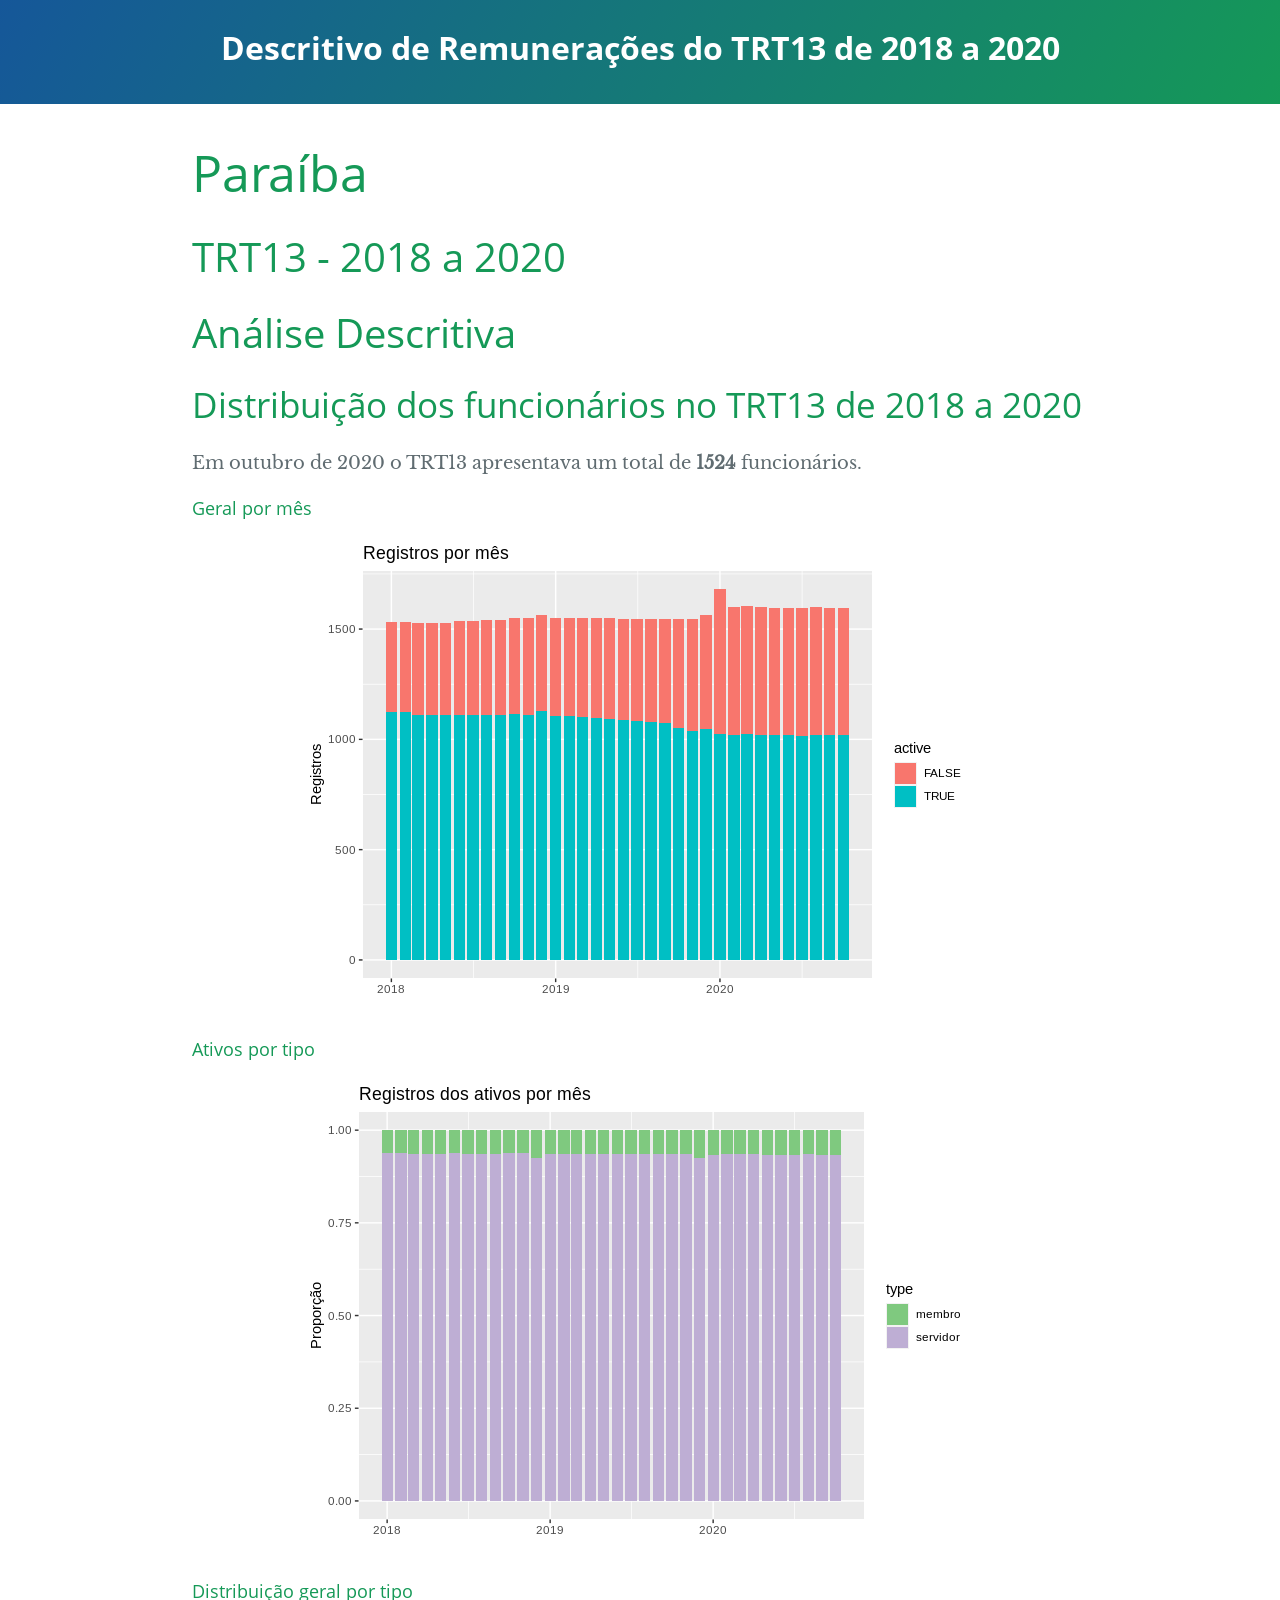
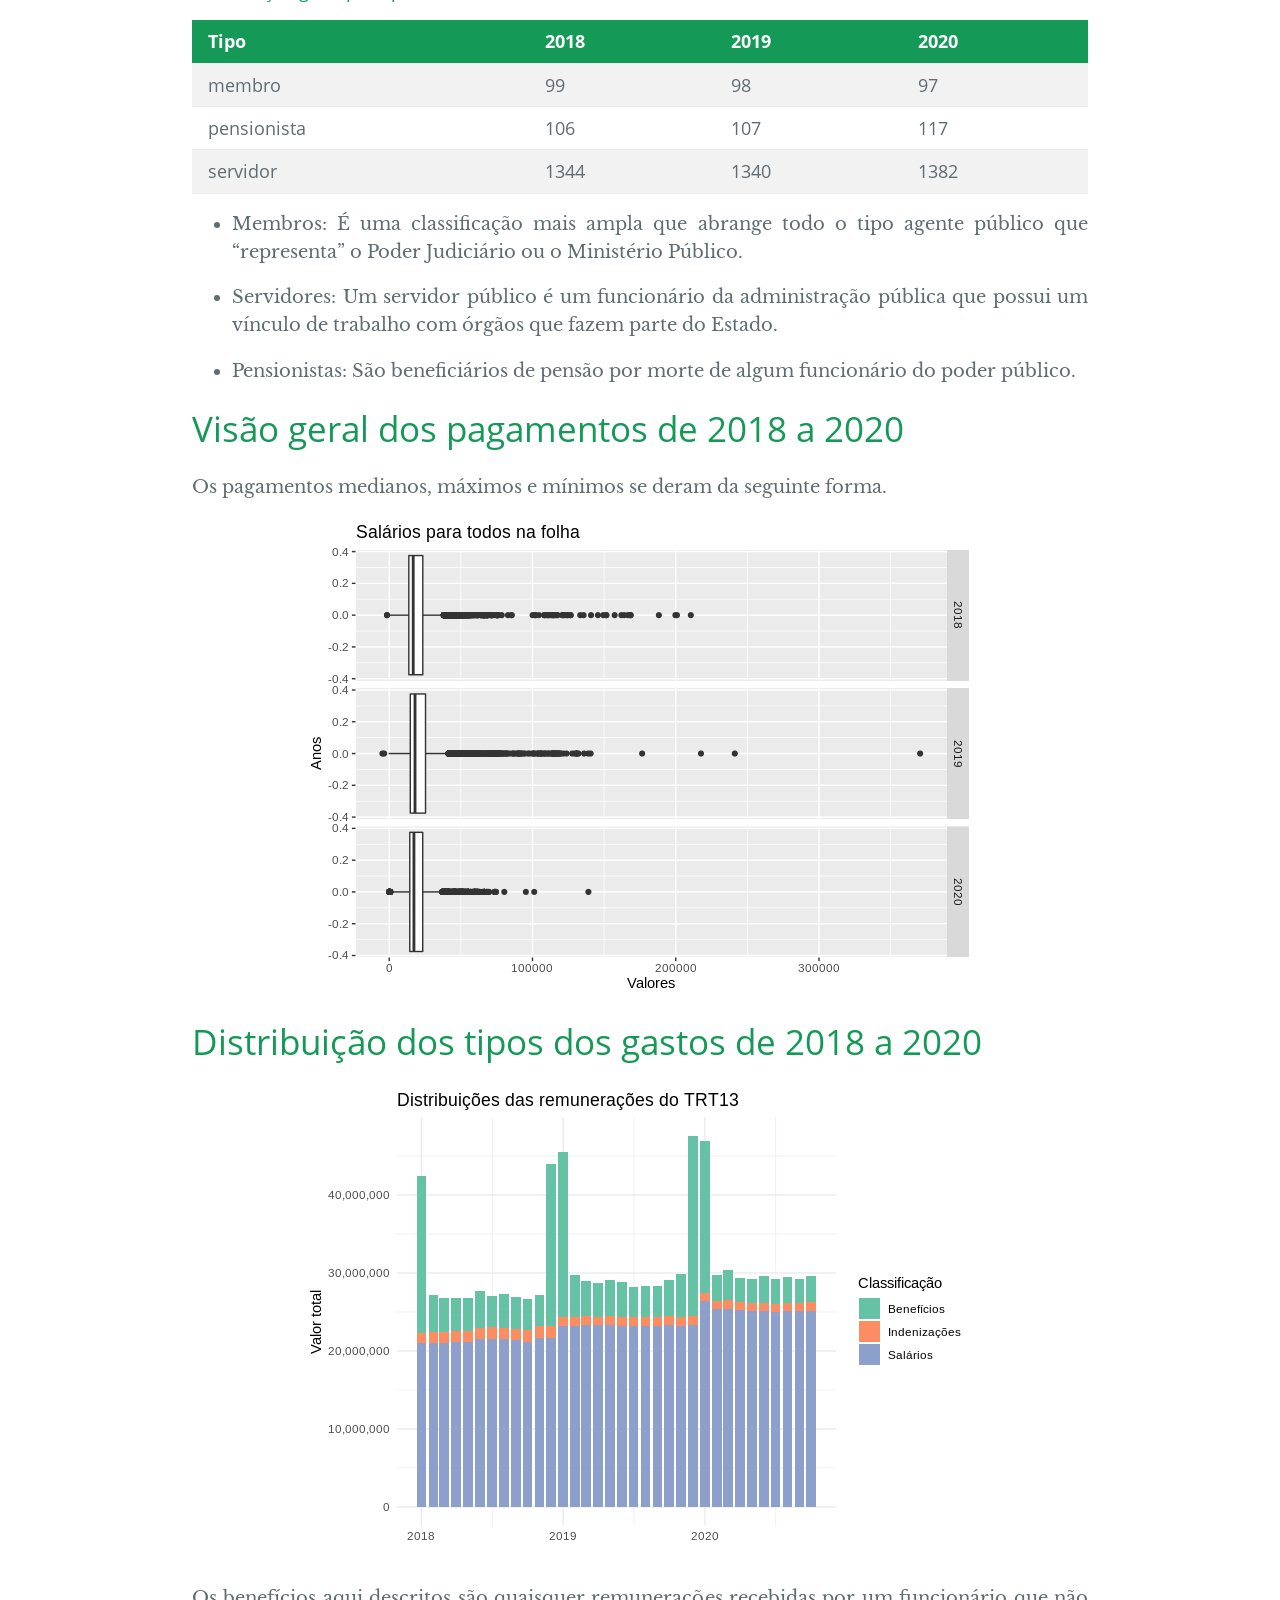
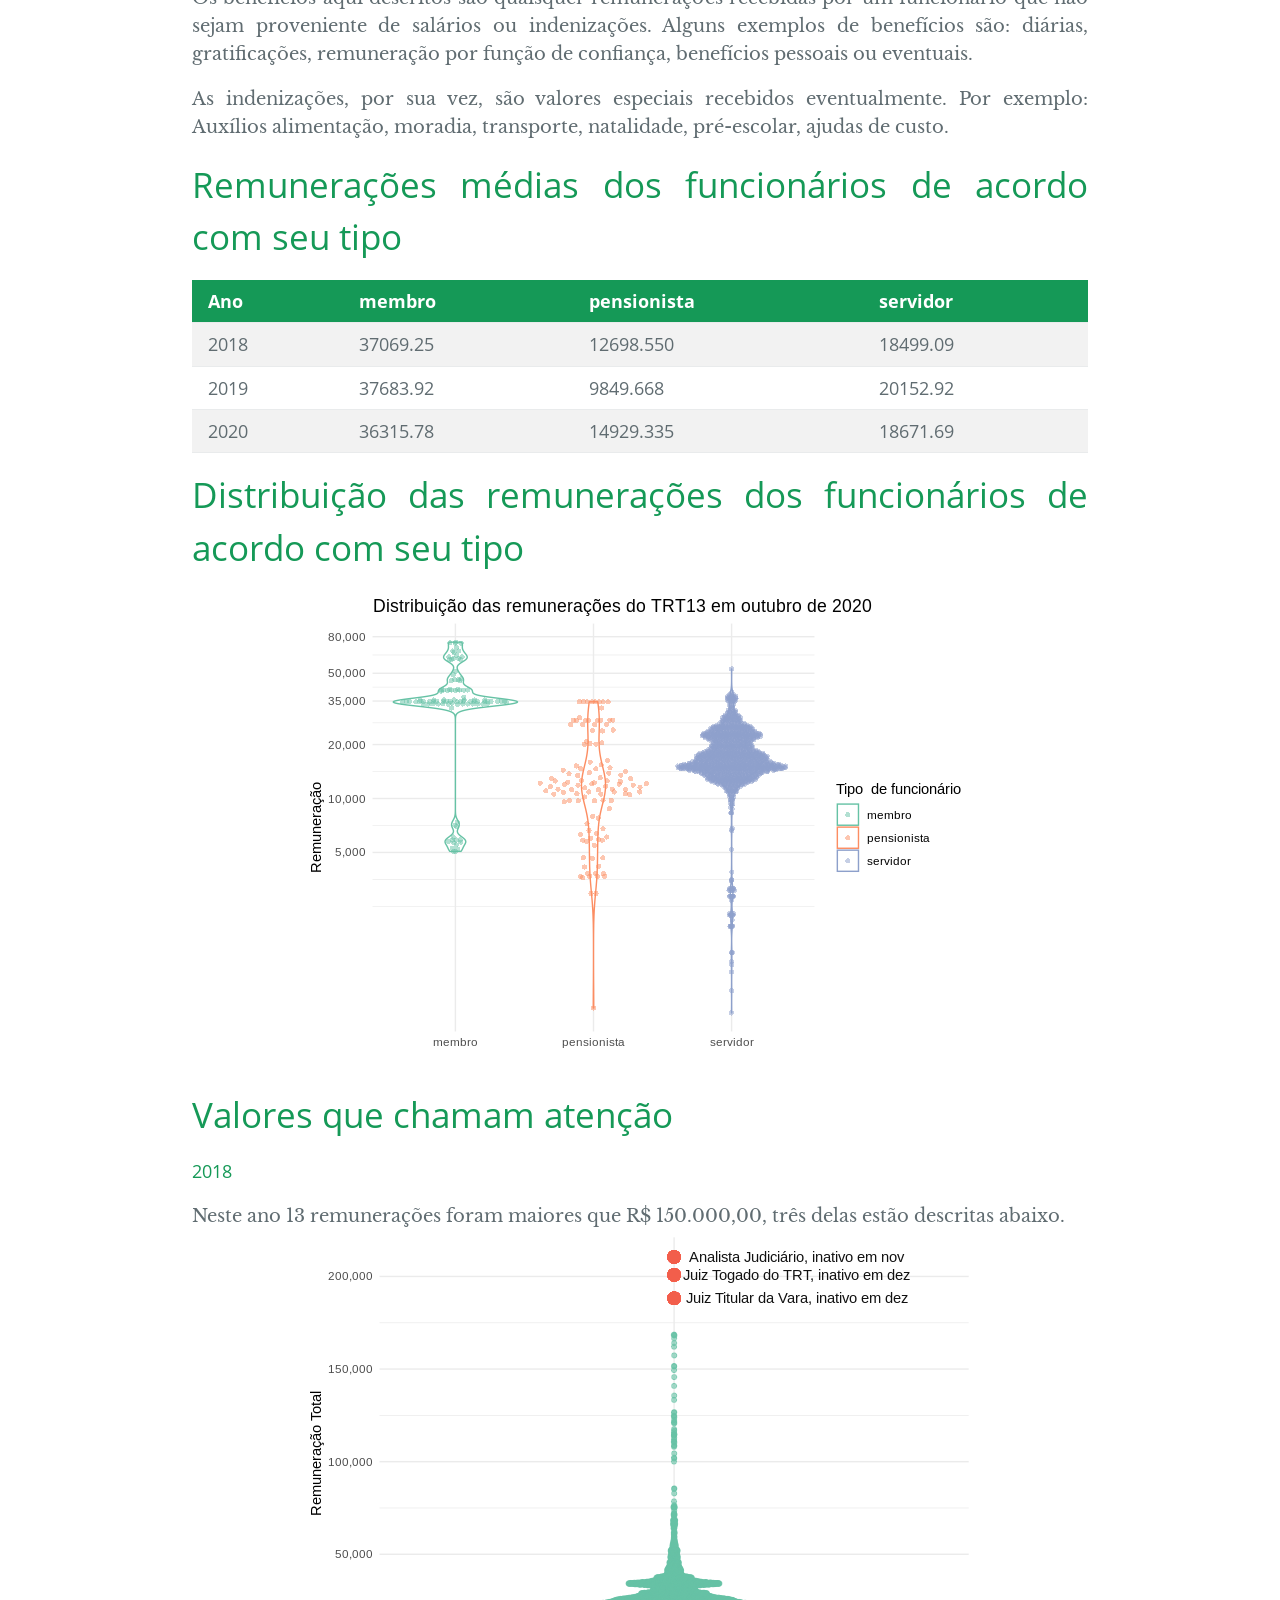
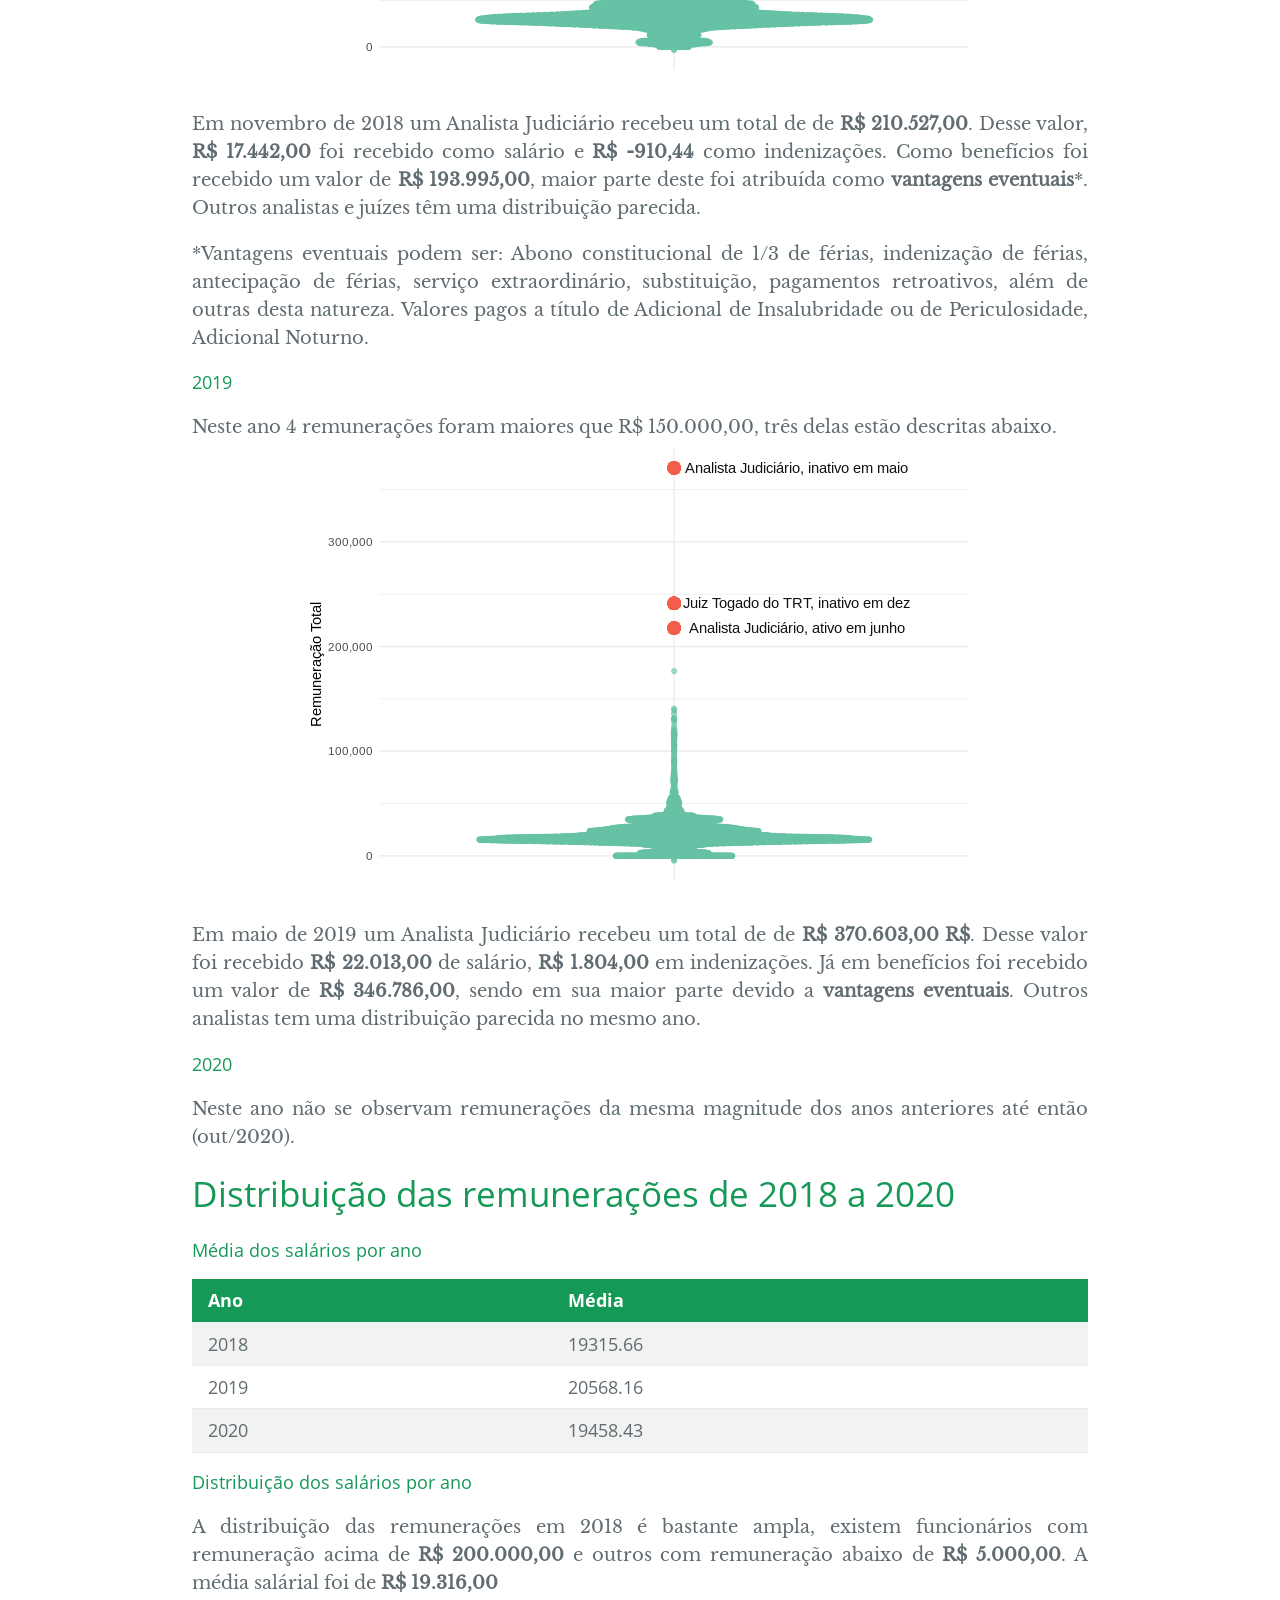
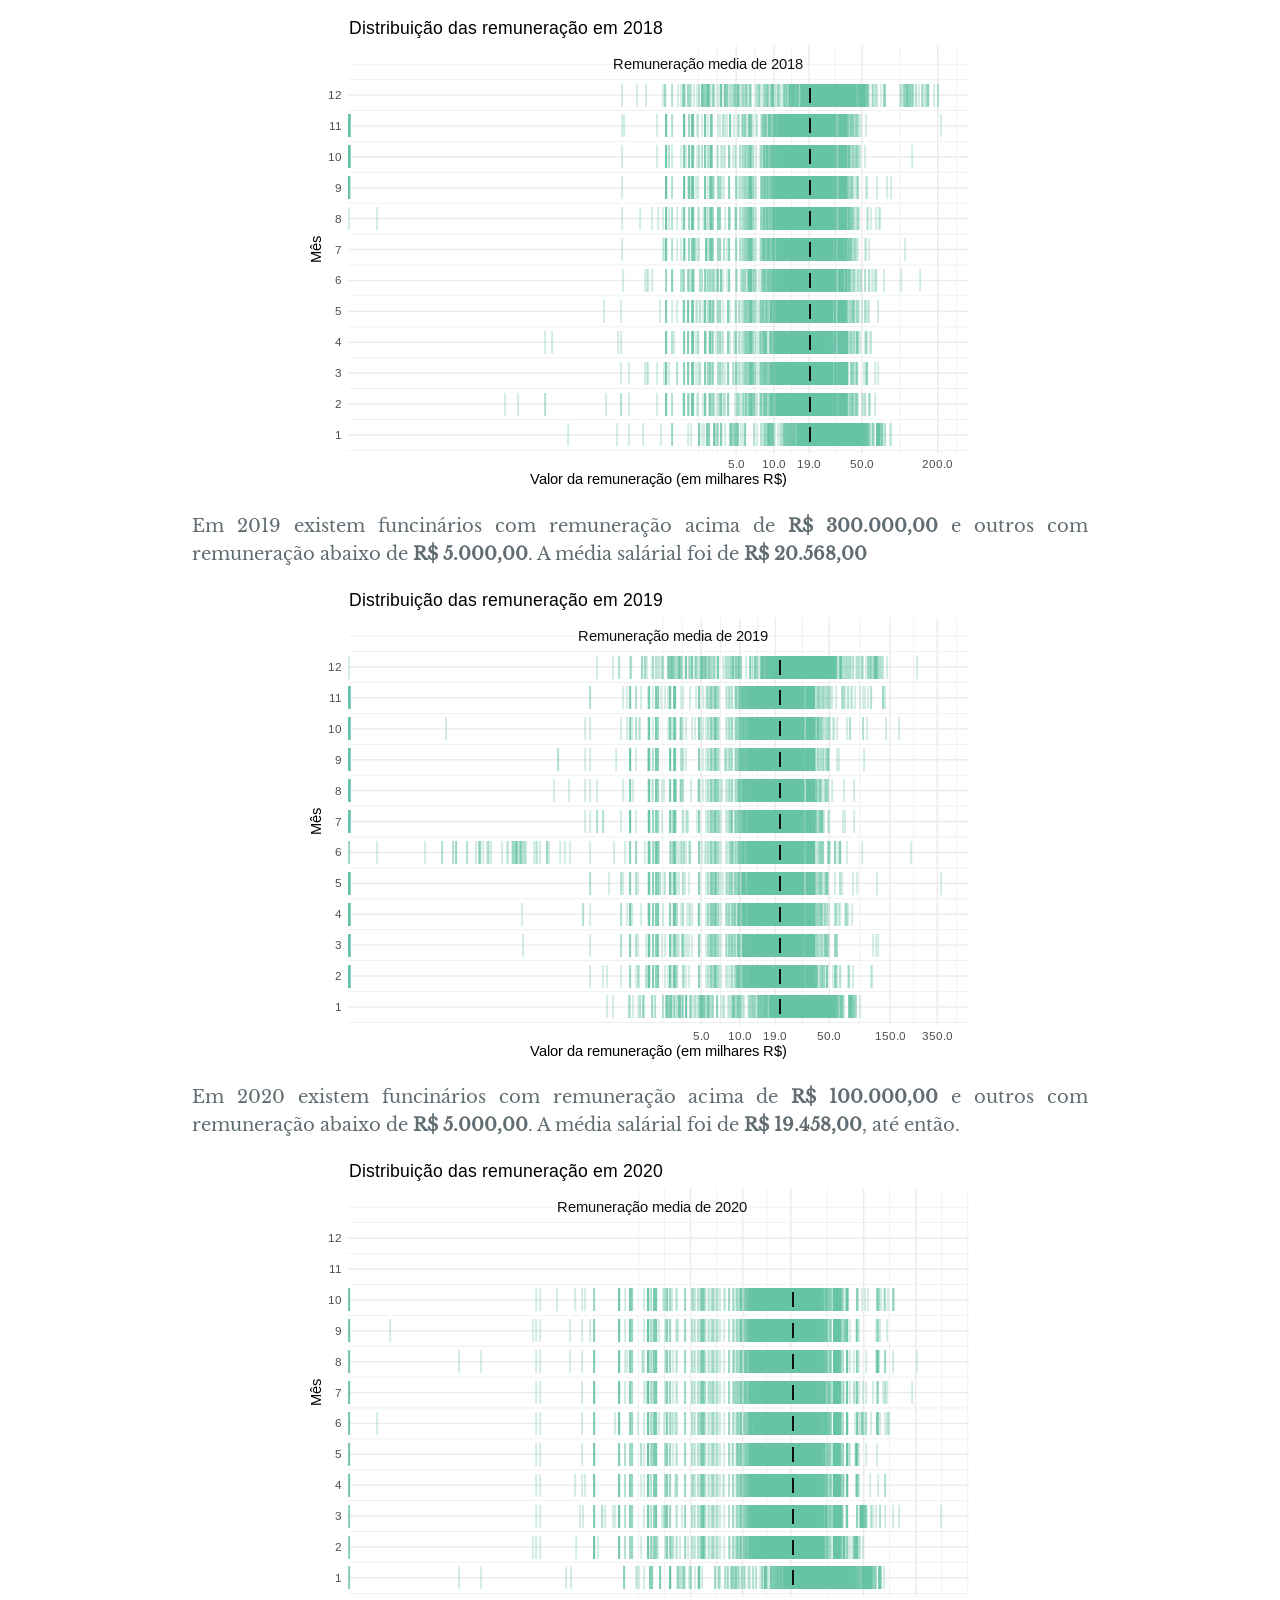
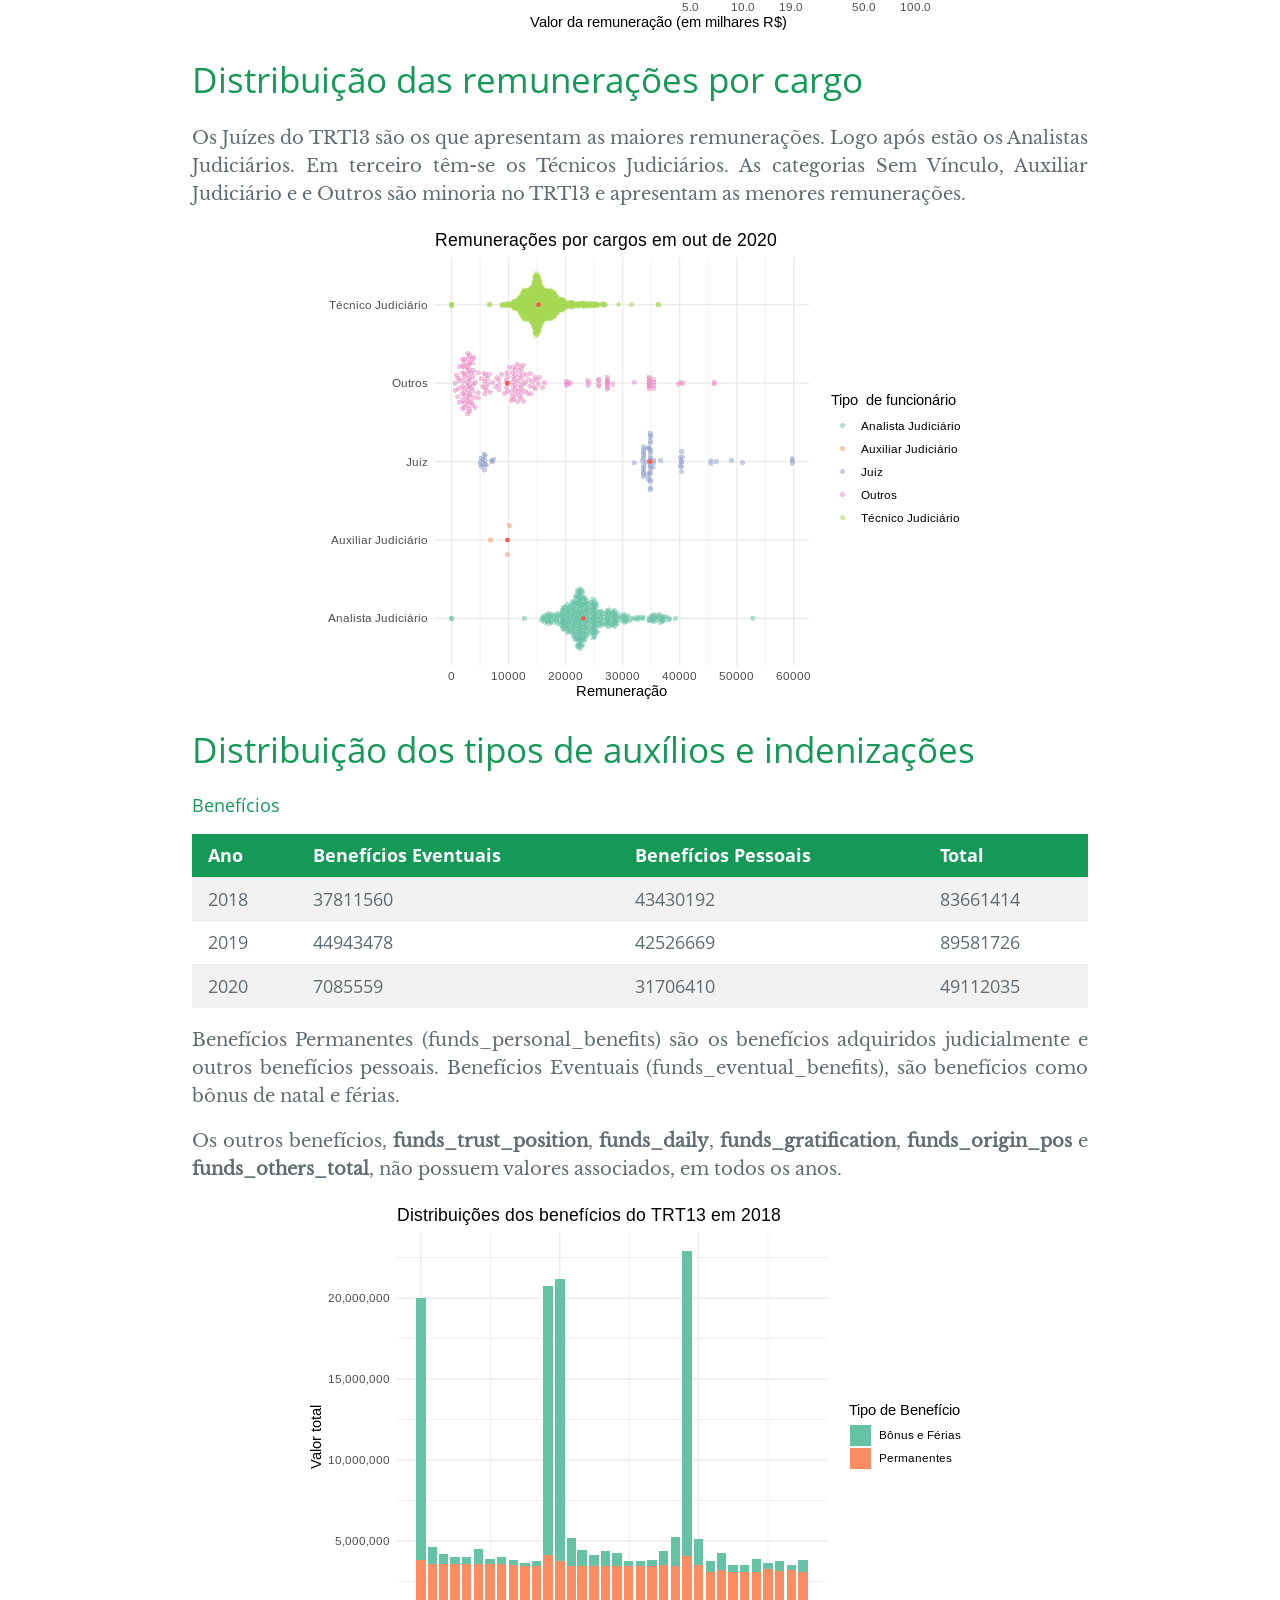
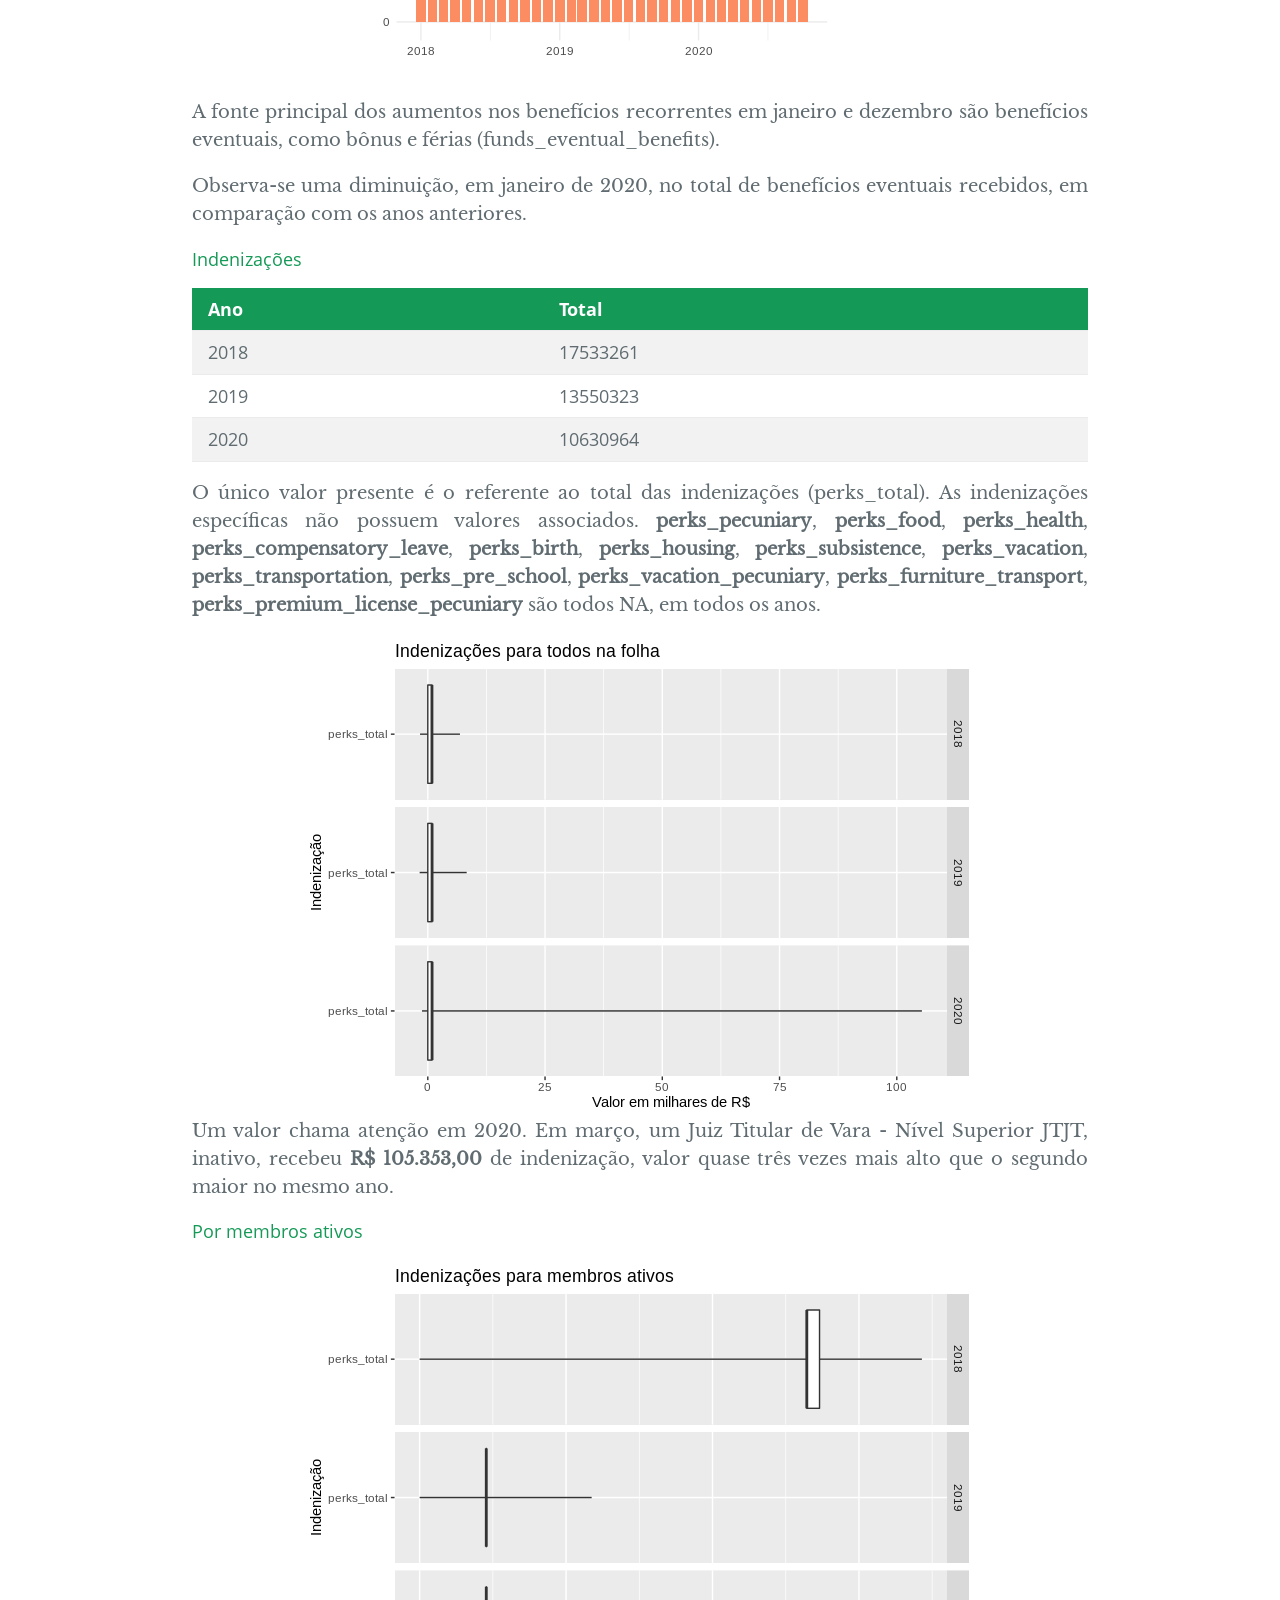
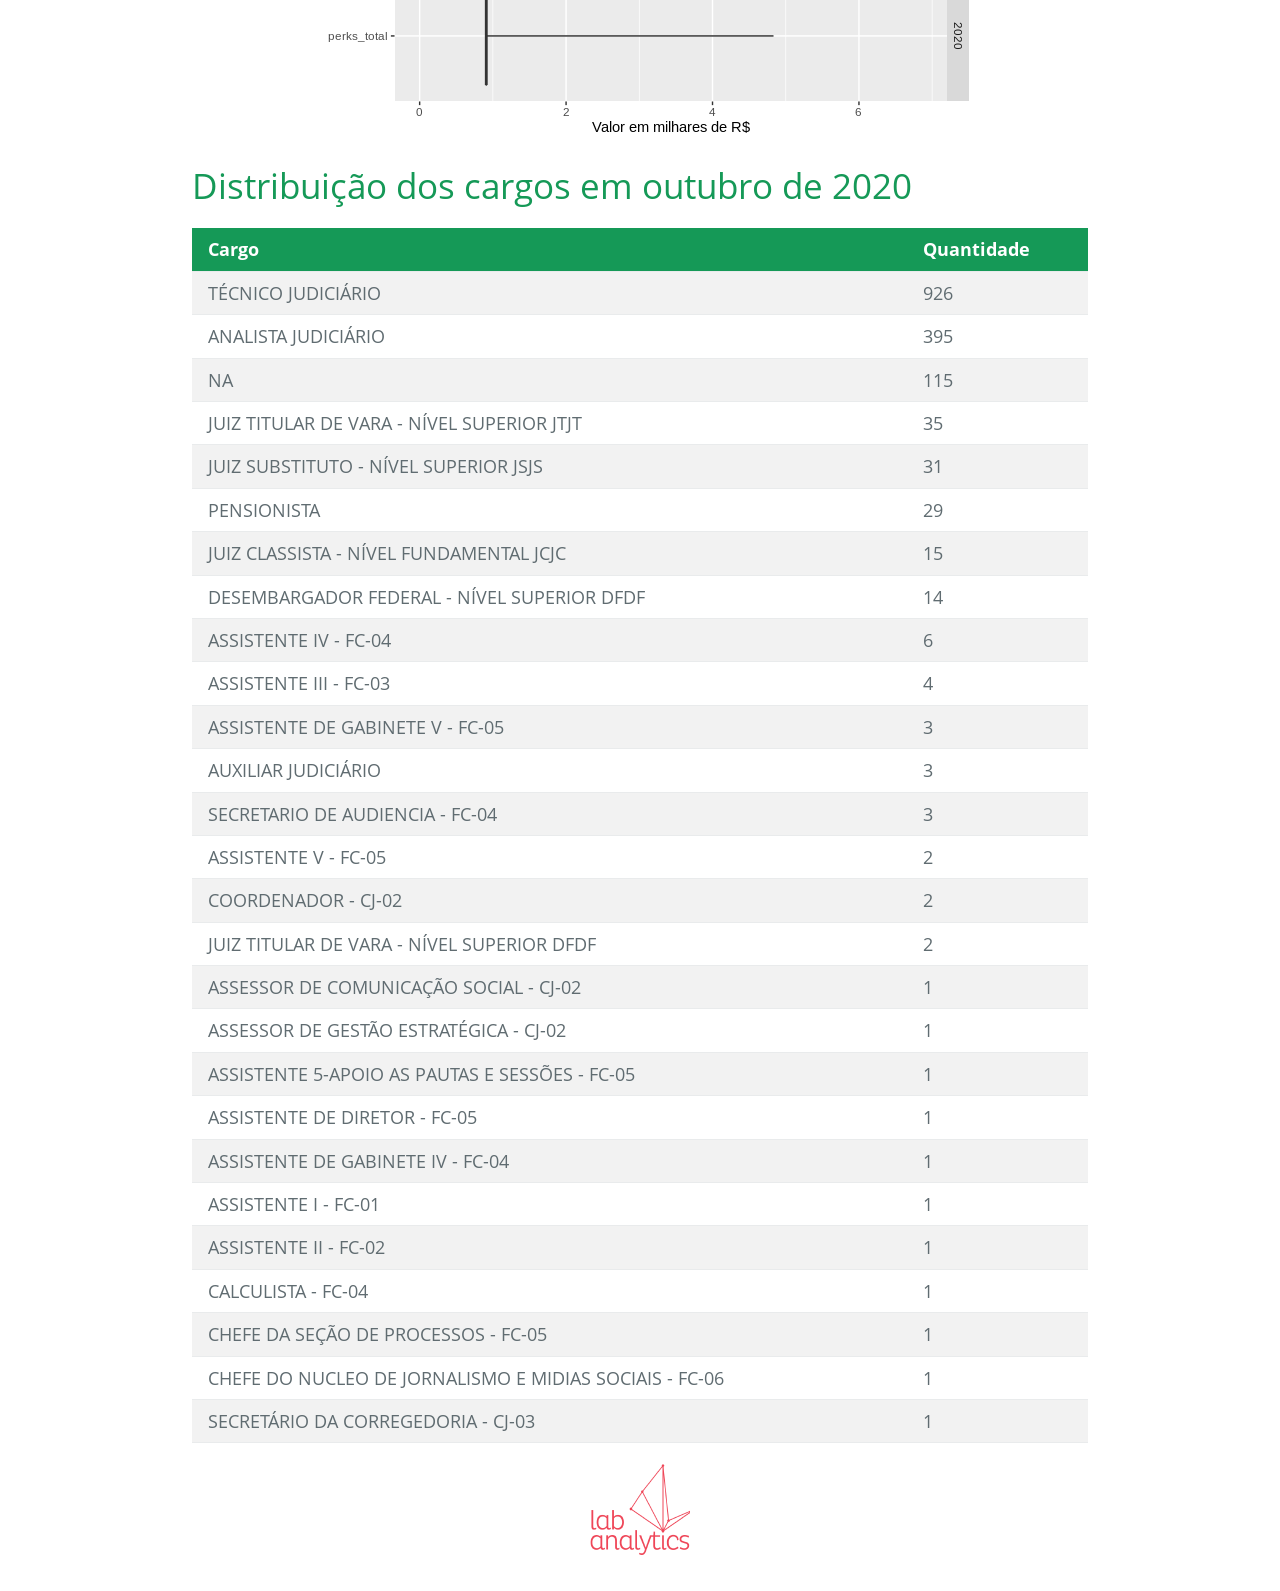
==== commit 5e6624dc: "Adiciona html atualizado" ====
--- a/docs/descritivo-trt13-2018-2020.html
+++ b/docs/descritivo-trt13-2018-2020.html
@@ -1370,62 +1370,62 @@
 <h2>Análise Descritiva</h2>
 <div id="distribuição-dos-funcionários-no-trt13-de-2018-a-2020" class="section level3">
 <h3>Distribuição dos funcionários no TRT13 de 2018 a 2020</h3>
-<p>Em outubro de 2020 o TRT13 apresentava um total de <strong>1596</strong> funcionários.</p>
-<div id="por-mês" class="section level4">
-<h4>Por Mês</h4>
-<p><img src="[data-uri]" /><!-- --></p>
+<p>Em outubro de 2020 o TRT13 apresentava um total de <strong>1524</strong> funcionários.</p>
+<div id="geral-por-mês" class="section level4">
+<h4>Geral por mês</h4>
+<p><img src="[data-uri]" /><!-- --></p>
 </div>
 <div id="ativos-por-tipo" class="section level4">
 <h4>Ativos por tipo</h4>
-<p><img src="[data-uri]" /><!-- --></p>
-</div>
-<div id="distribuição-geral" class="section level4">
-<h4>Distribuição geral</h4>
-<p>No mês de outubro de 2018 o TRT13 tinha <strong>1344</strong> servidores, <strong>106</strong> pensionistas e <strong>99</strong> membros. Já no mês de outubro de 2019 o trt13 tinha <strong>1340</strong> servidores, <strong>107</strong> pensionistas e <strong>98</strong> membros. Em outubro de 2020 o trt13 tinha <strong>1382</strong> servidores, <strong>117</strong> pensionistas e <strong>97</strong> membros.</p>
-<p><img src="[data-uri]" /><!-- --></p>
+<p><img src="[data-uri]" /><!-- --></p>
+</div>
+<div id="distribuição-geral-por-tipo" class="section level4">
+<h4>Distribuição geral por tipo</h4>
+<table>
+<thead>
+<tr class="header">
+<th align="left">Tipo</th>
+<th align="right">2018</th>
+<th align="right">2019</th>
+<th align="right">2020</th>
+</tr>
+</thead>
+<tbody>
+<tr class="odd">
+<td align="left">membro</td>
+<td align="right">99</td>
+<td align="right">98</td>
+<td align="right">97</td>
+</tr>
+<tr class="even">
+<td align="left">pensionista</td>
+<td align="right">106</td>
+<td align="right">107</td>
+<td align="right">117</td>
+</tr>
+<tr class="odd">
+<td align="left">servidor</td>
+<td align="right">1344</td>
+<td align="right">1340</td>
+<td align="right">1382</td>
+</tr>
+</tbody>
+</table>
+<ul>
+<li><p>Membros: É uma classificação mais ampla que abrange todo o tipo agente público que “representa” o Poder Judiciário ou o Ministério Público.</p></li>
+<li><p>Servidores: Um servidor público é um funcionário da administração pública que possui um vínculo de trabalho com órgãos que fazem parte do Estado.</p></li>
+<li><p>Pensionistas: São beneficiários de pensão por morte de algum funcionário do poder público.</p></li>
+</ul>
 </div>
 </div>
 <div id="visão-geral-dos-pagamentos-de-2018-a-2020" class="section level3">
 <h3>Visão geral dos pagamentos de 2018 a 2020</h3>
 <p>Os pagamentos medianos, máximos e mínimos se deram da seguinte forma.</p>
-<table>
-<thead>
-<tr class="header">
-<th></th>
-<th align="right">Mediana</th>
-<th align="right">Máximo</th>
-<th align="right">Mínimo</th>
-</tr>
-</thead>
-<tbody>
-<tr class="odd">
-<td>2018</td>
-<td align="right">16725.59</td>
-<td align="right">210527.1</td>
-<td align="right">-1590.79</td>
-</tr>
-<tr class="even">
-<td>2019</td>
-<td align="right">17995.35</td>
-<td align="right">370603.7</td>
-<td align="right">-4767.13</td>
-</tr>
-<tr class="odd">
-<td>2020</td>
-<td align="right">17233.40</td>
-<td align="right">139042.5</td>
-<td align="right">0.00</td>
-</tr>
-</tbody>
-</table>
+<p><img src="[data-uri]" /><!-- --></p>
 </div>
 <div id="distribuição-dos-tipos-dos-gastos-de-2018-a-2020" class="section level3">
 <h3>Distribuição dos tipos dos gastos de 2018 a 2020</h3>
-<p><img src="[data-uri]" /><!-- --></p>
-<p>A distribuição em 2019 se assemelha muito à do ano anterior, com aumento nos pagamentos de benefícios nos meses de janeiro e dezembro.</p>
-<p><img src="[data-uri]" /><!-- --></p>
-<p>Até então, o mesmo comportamento em 2020.</p>
-<p><img src="[data-uri]" /><!-- --></p>
+<p><img src="[data-uri]" /><!-- --></p>
 <p>Os benefícios aqui descritos são quaisquer remunerações recebidas por um funcionário que não sejam proveniente de salários ou indenizações. Alguns exemplos de benefícios são: diárias, gratificações, remuneração por função de confiança, benefícios pessoais ou eventuais.</p>
 <p>As indenizações, por sua vez, são valores especiais recebidos eventualmente. Por exemplo: Auxílios alimentação, moradia, transporte, natalidade, pré-escolar, ajudas de custo.</p>
 </div>
@@ -1434,38 +1434,36 @@
 <table>
 <thead>
 <tr class="header">
-<th></th>
-<th align="right">Servidor</th>
-<th align="right">Membro</th>
-<th align="right">Pensionista</th>
+<th align="right">Ano</th>
+<th align="right">membro</th>
+<th align="right">pensionista</th>
+<th align="right">servidor</th>
 </tr>
 </thead>
 <tbody>
 <tr class="odd">
-<td>2018</td>
+<td align="right">2018</td>
+<td align="right">37069.25</td>
+<td align="right">12698.550</td>
 <td align="right">18499.09</td>
-<td align="right">37069.25</td>
-<td align="right">12698.55</td>
 </tr>
 <tr class="even">
-<td>2019</td>
-<td align="right">18499.09</td>
+<td align="right">2019</td>
 <td align="right">37683.92</td>
-<td align="right">9849.67</td>
-</tr>
-<tr class="odd">
-<td>2020</td>
+<td align="right">9849.668</td>
 <td align="right">20152.92</td>
+</tr>
+<tr class="odd">
+<td align="right">2020</td>
 <td align="right">36315.78</td>
-<td align="right">14929.33</td>
+<td align="right">14929.335</td>
+<td align="right">18671.69</td>
 </tr>
 </tbody>
 </table>
 </div>
 <div id="distribuição-das-remunerações-dos-funcionários-de-acordo-com-seu-tipo" class="section level3">
 <h3>Distribuição das remunerações dos funcionários de acordo com seu tipo</h3>
-<p><img src="[data-uri]" /><!-- --></p>
-<p><img src="[data-uri]" /><!-- --></p>
 <p><img src="[data-uri]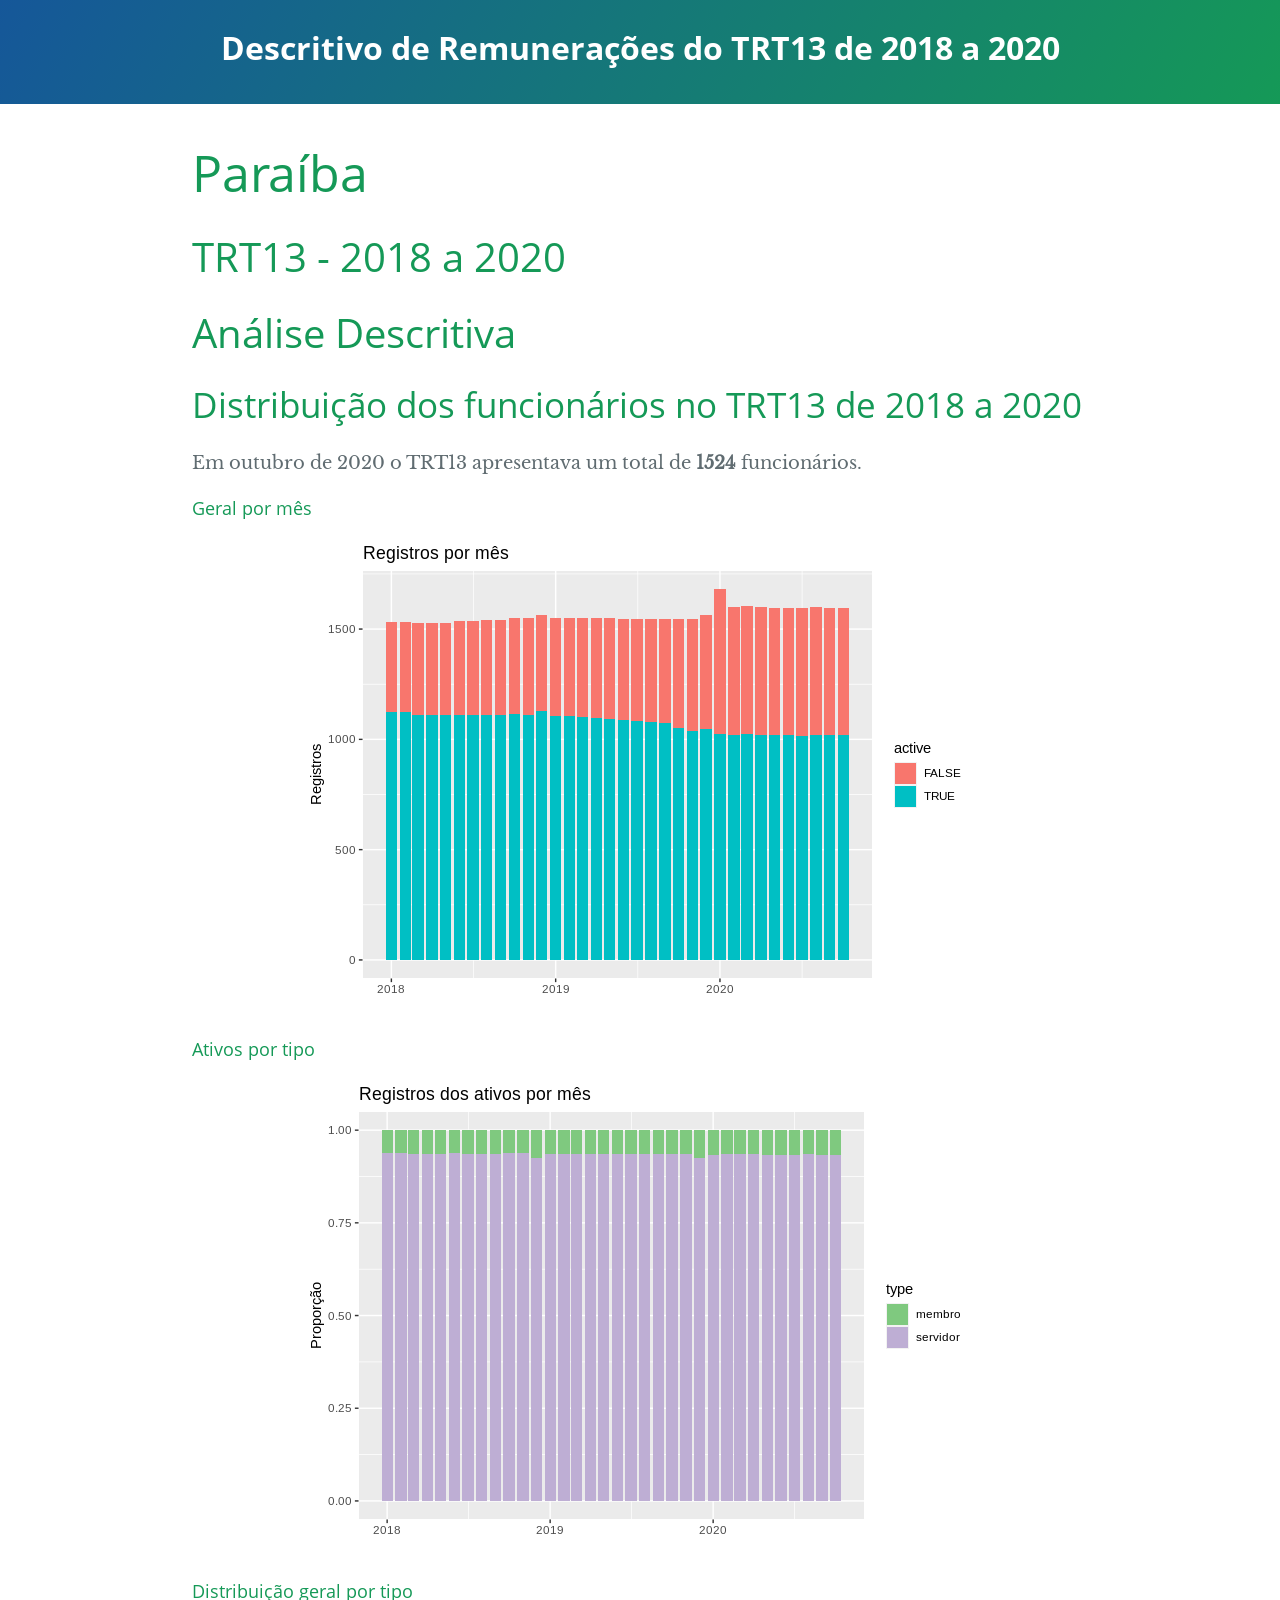
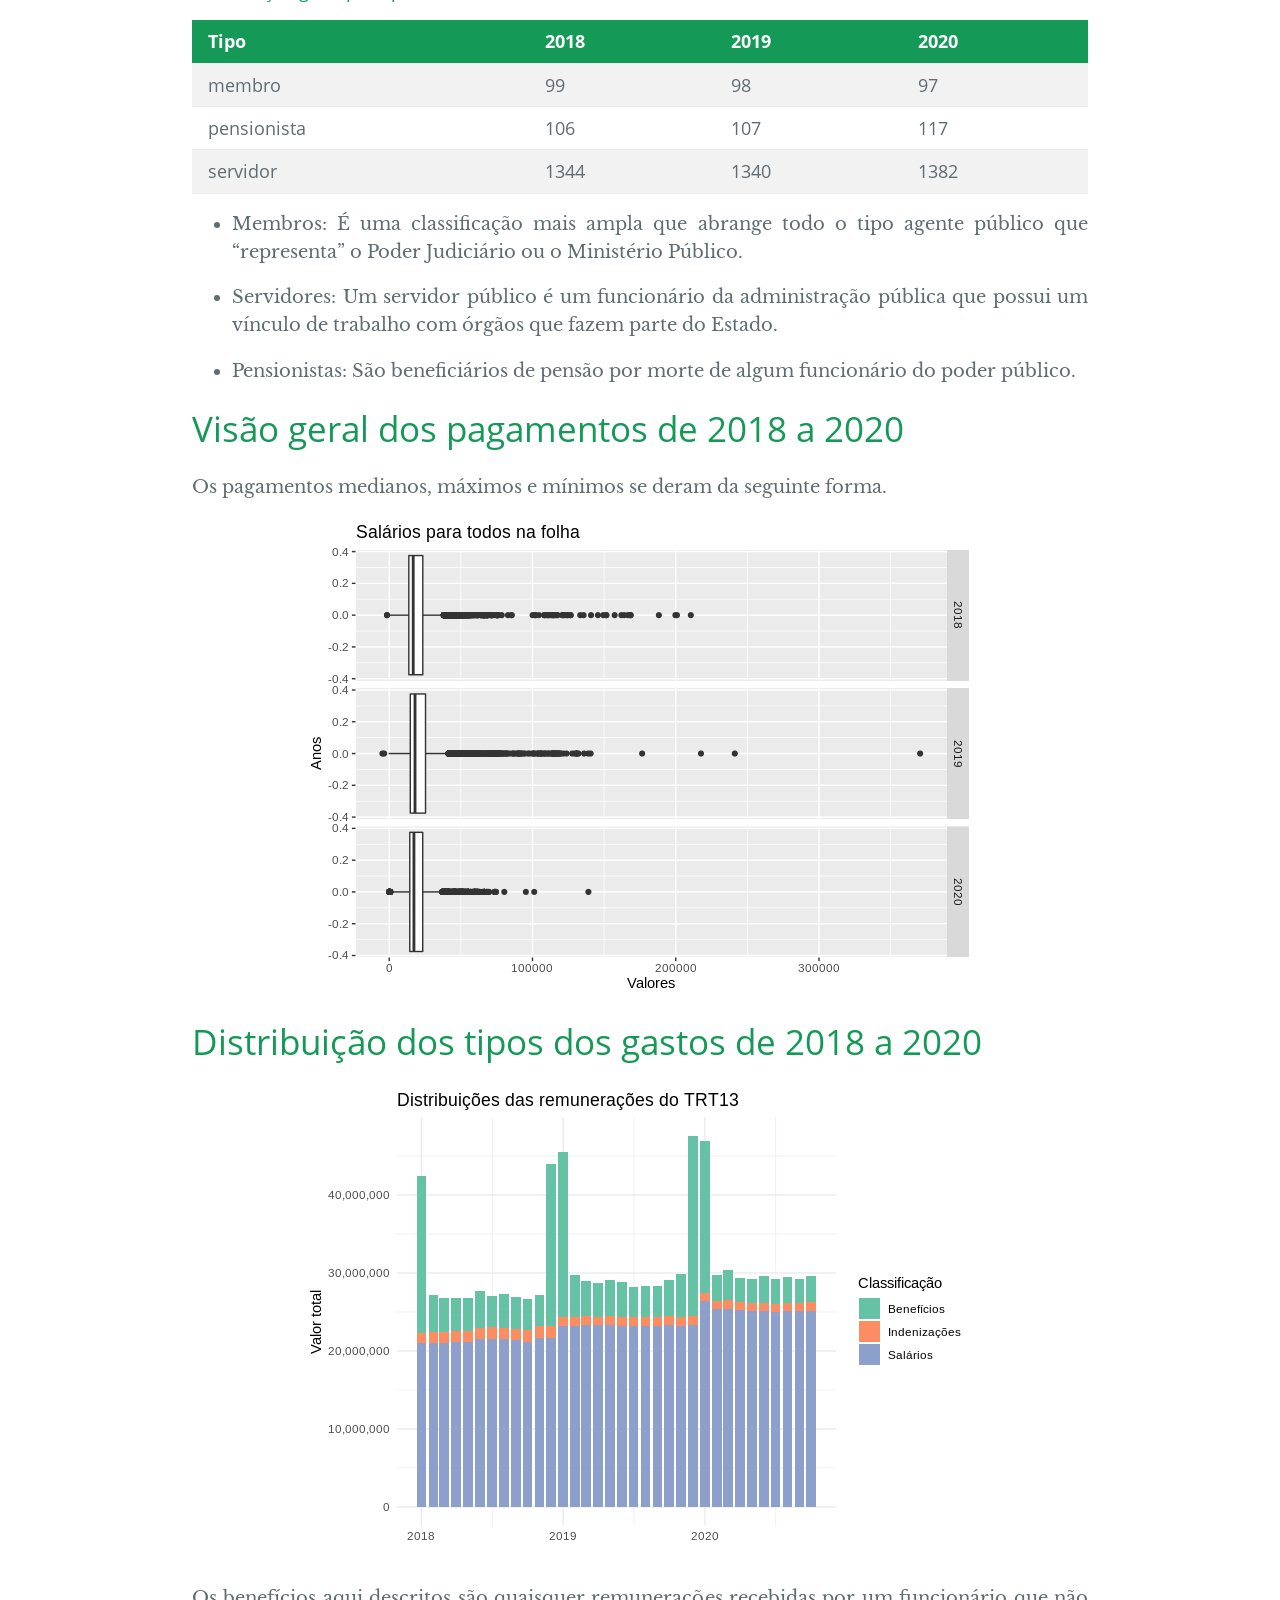
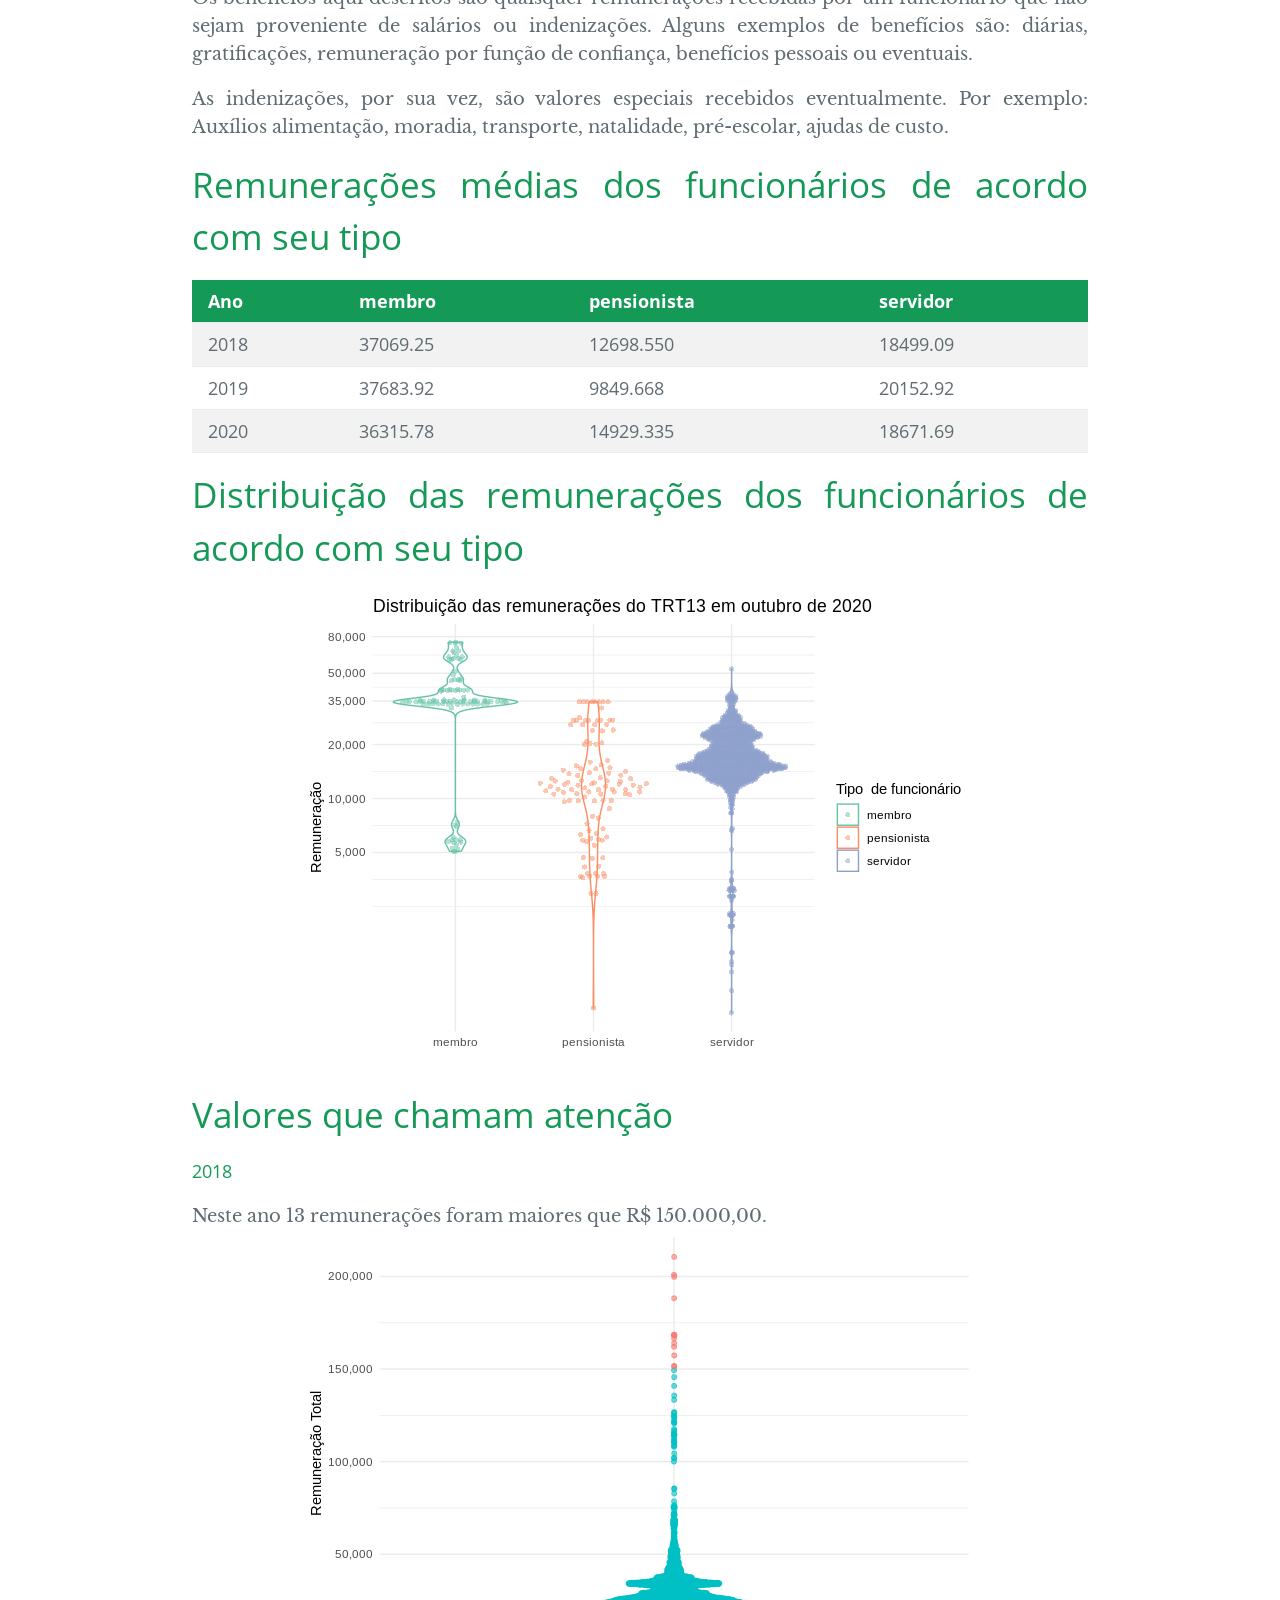
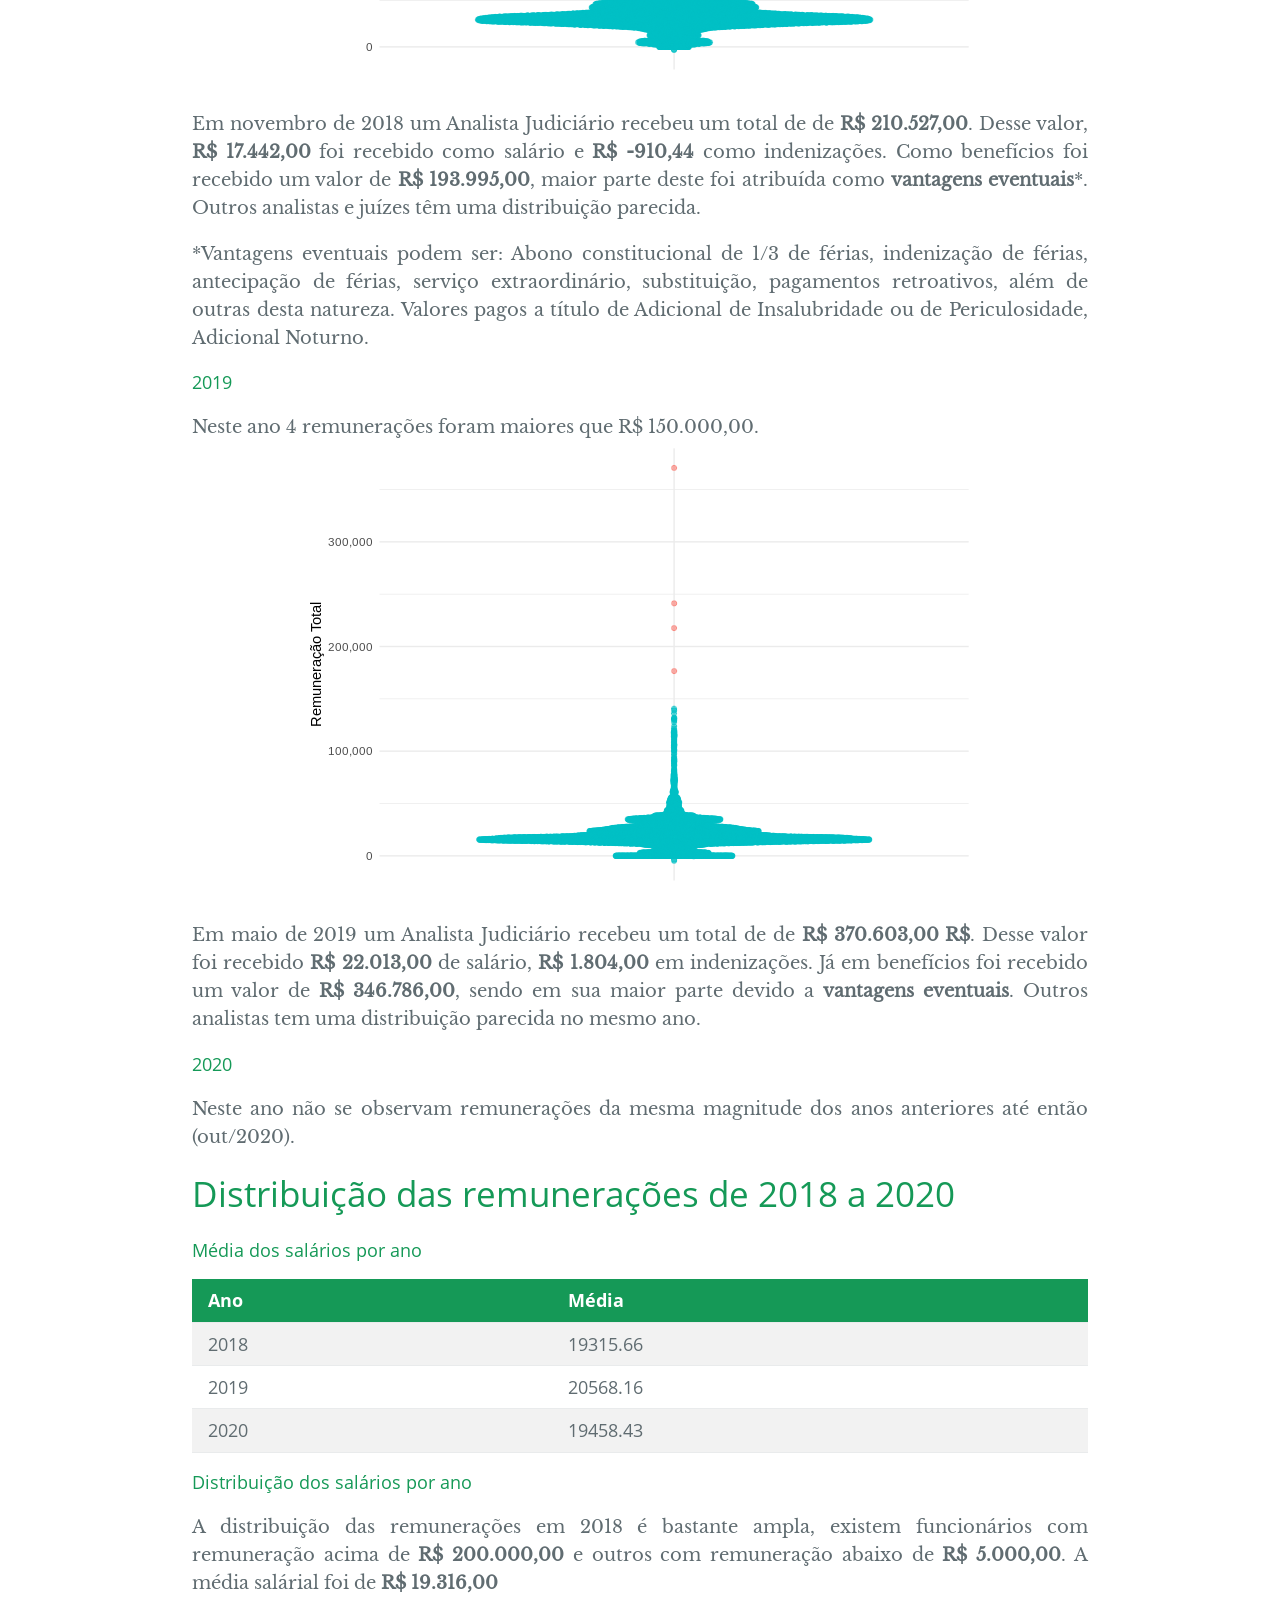
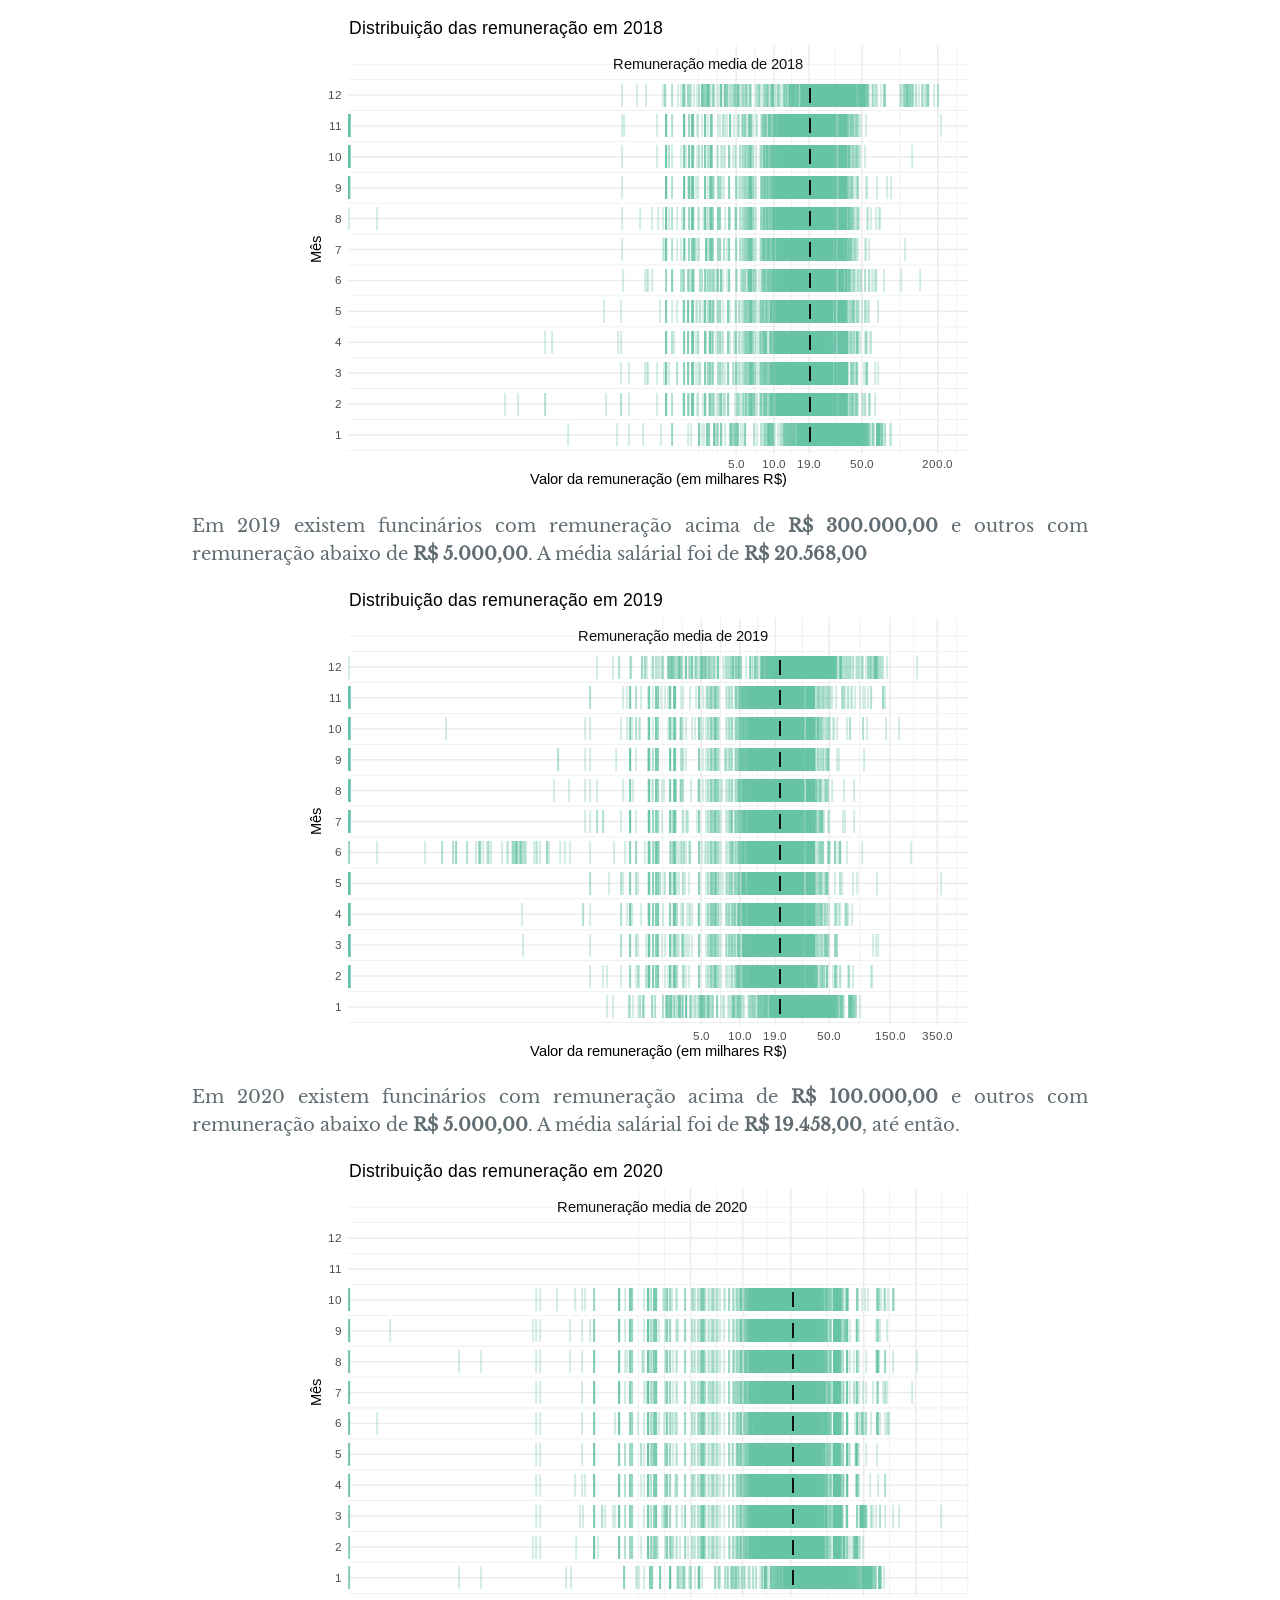
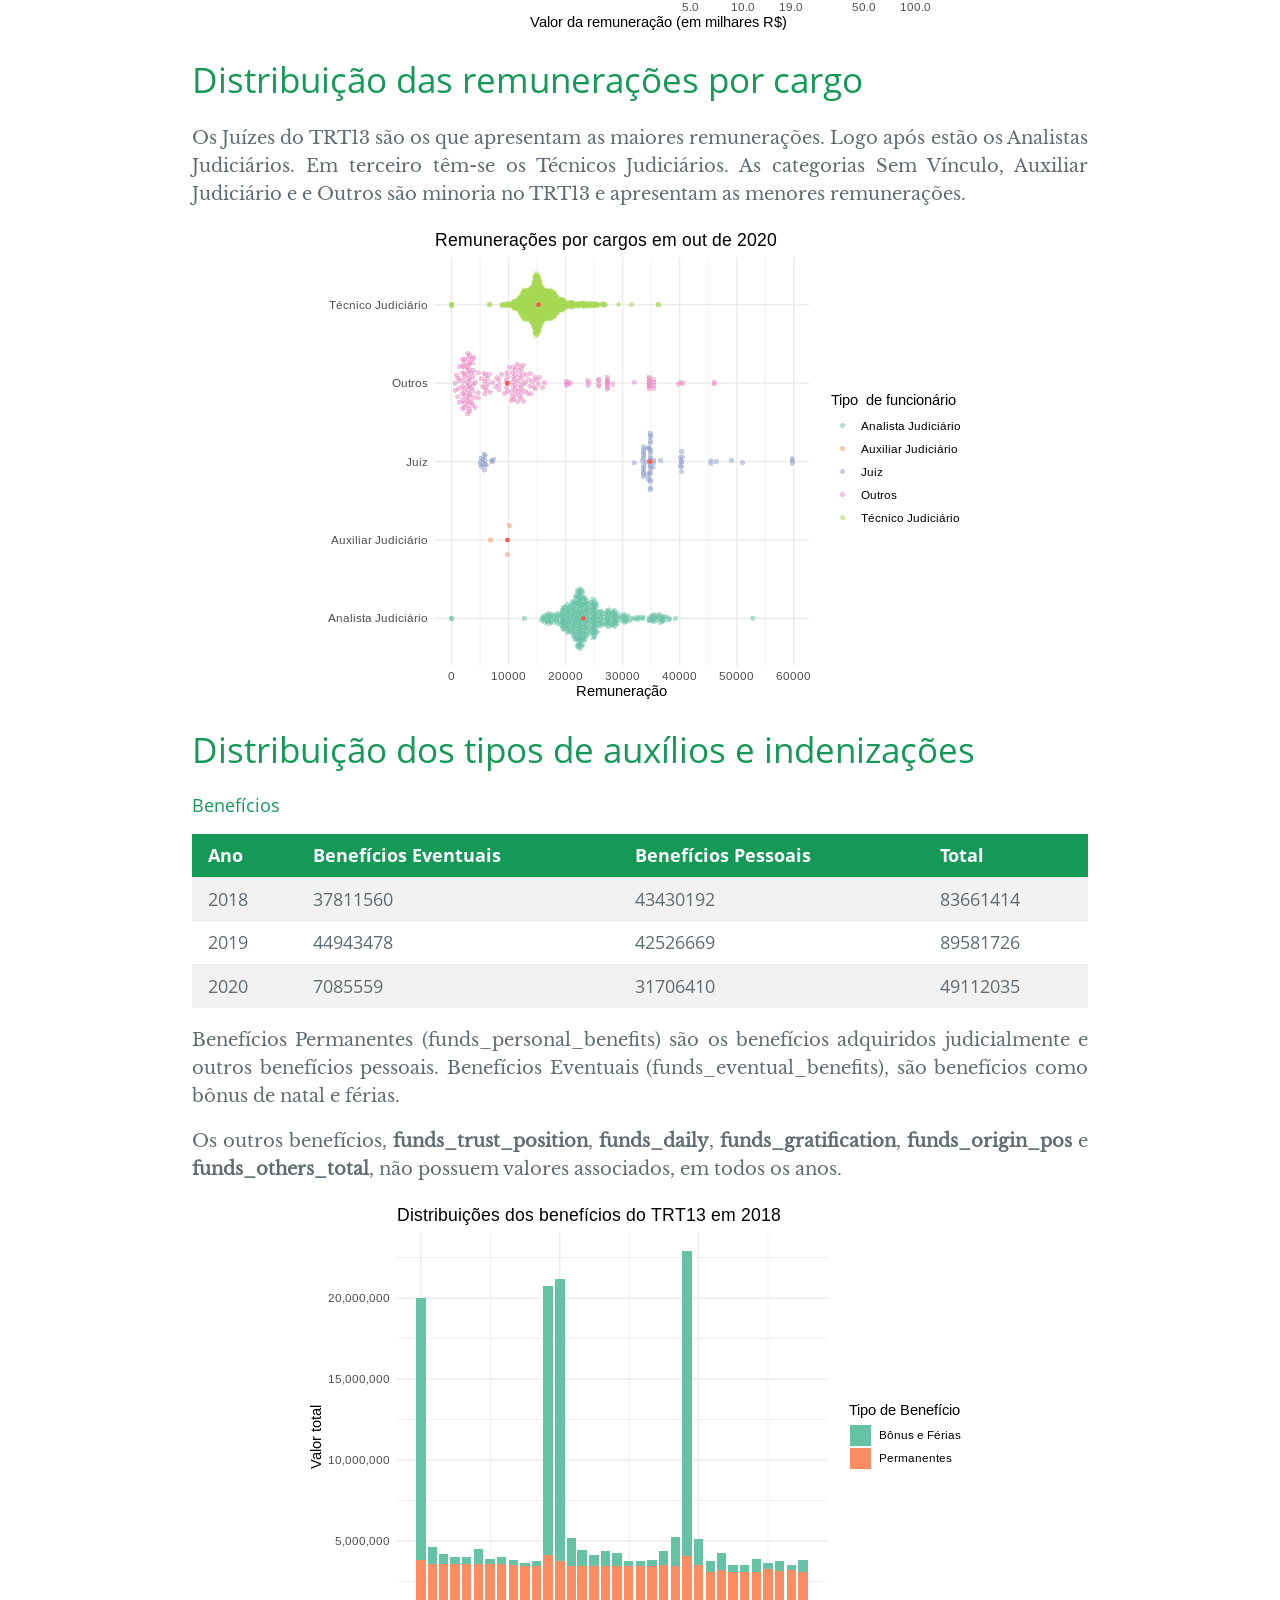
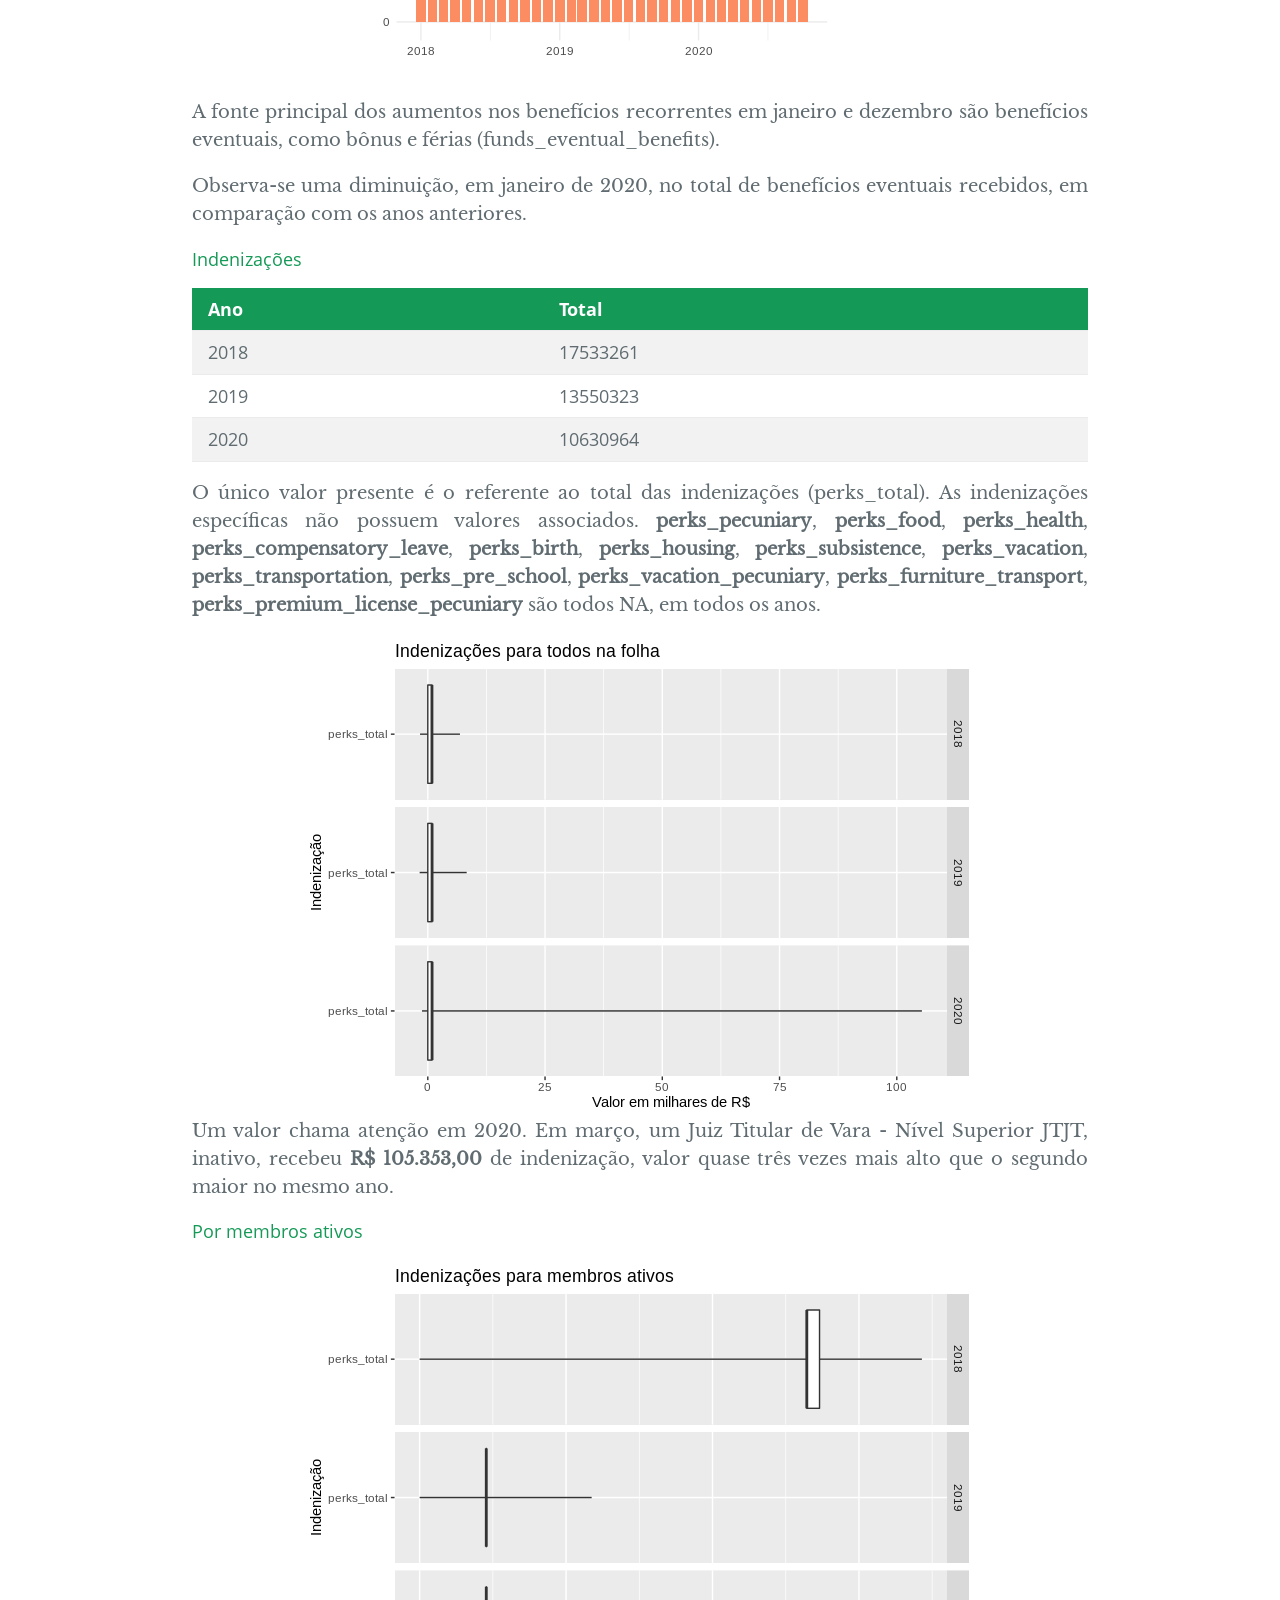
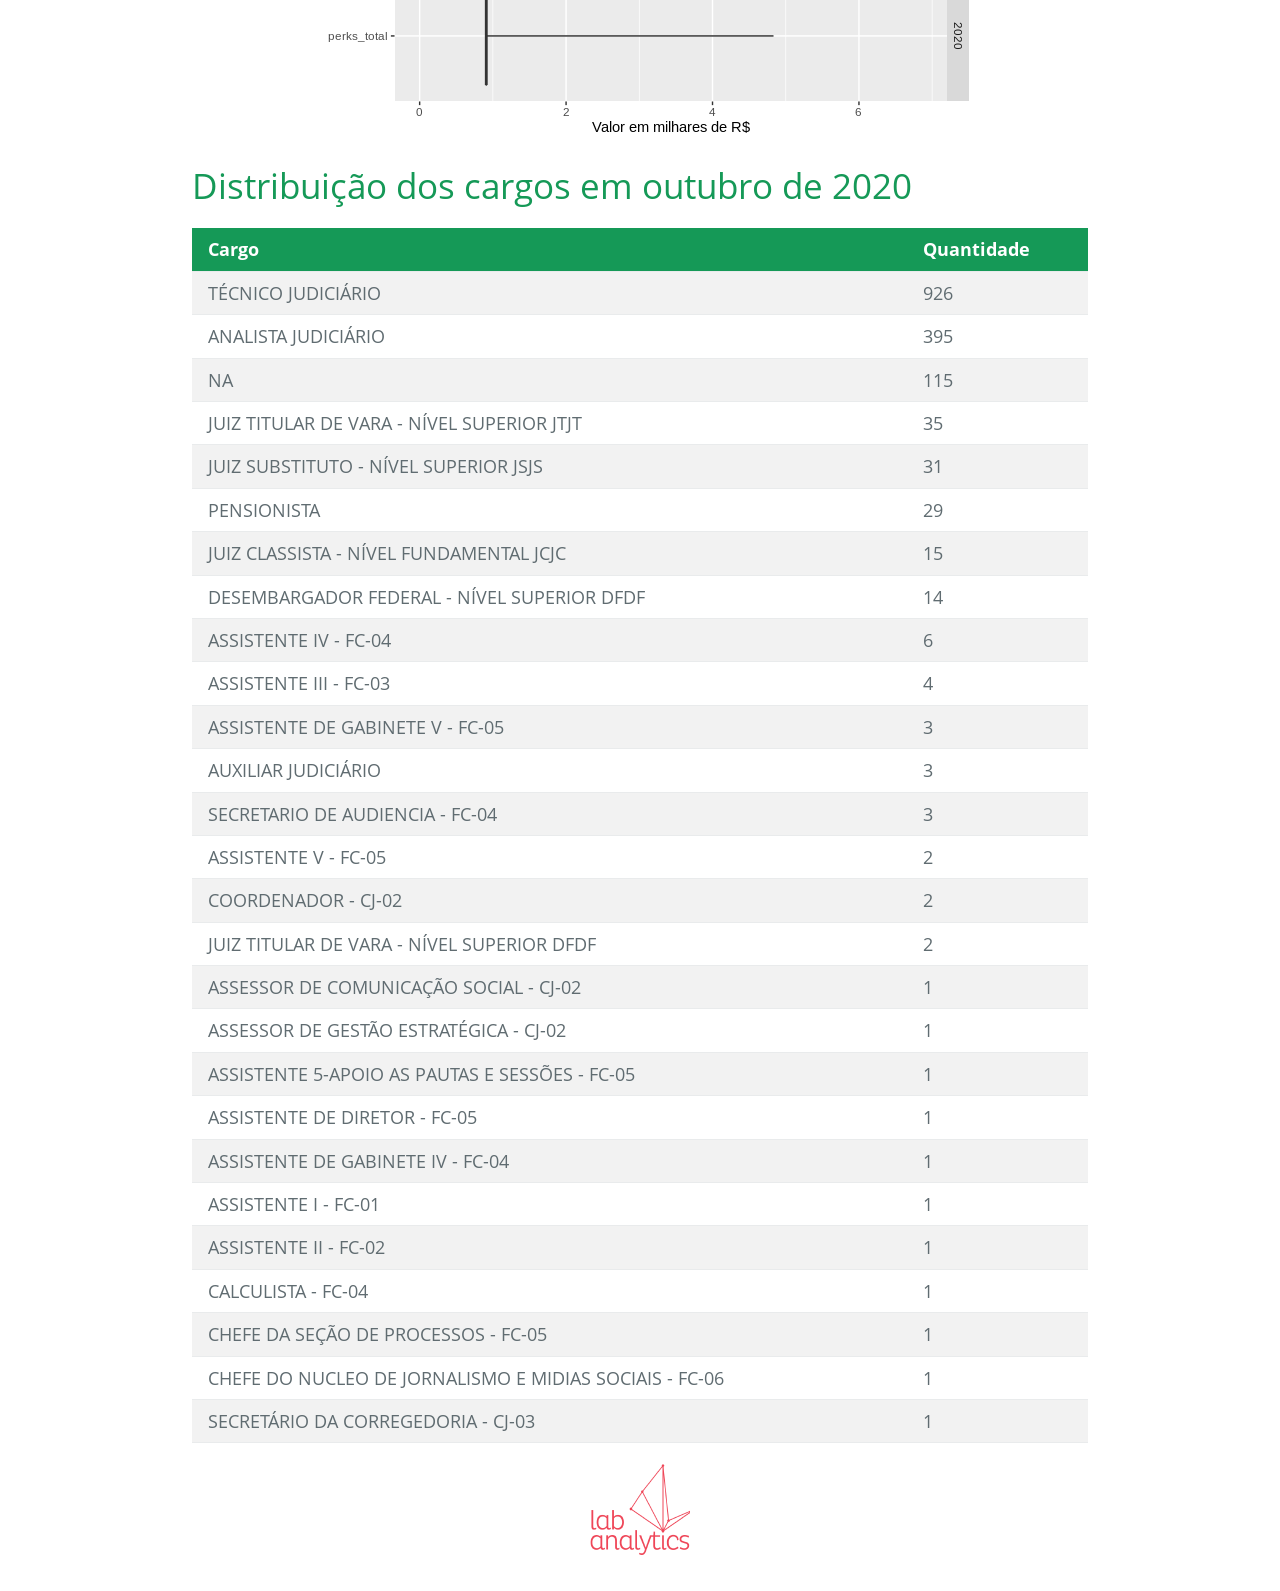
